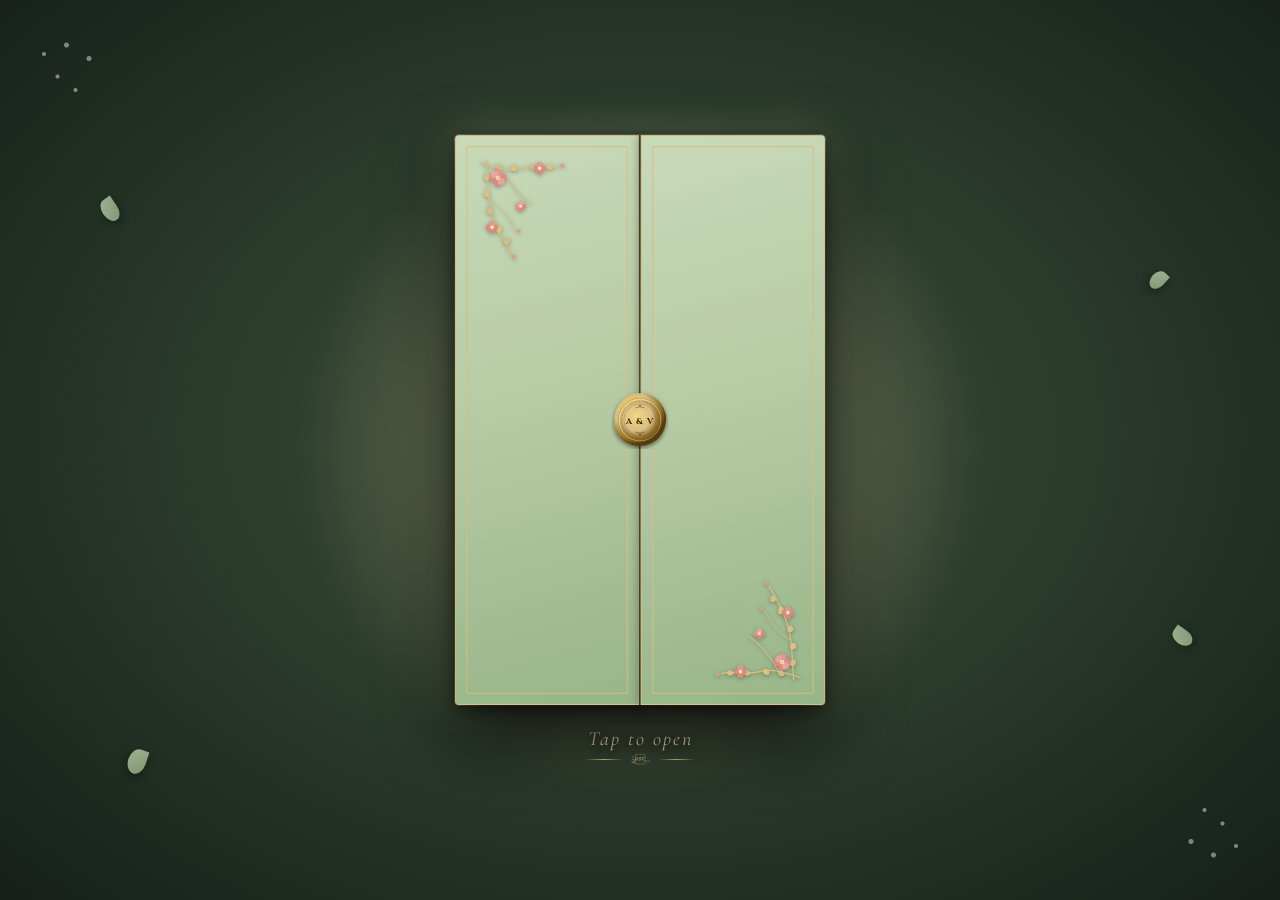
==== bride.html @ 26224802 "Update wedding invitation" ====
<!DOCTYPE html>
<html lang="en">

<head>
    <meta charset="UTF-8">
    <meta name="viewport" content="width=device-width, initial-scale=1.0, maximum-scale=1.0, user-scalable=no">
    <title>Wedding Invitation â€” Arshitha & Vivek</title>
    <meta name="description"
        content="Interactive Digital Wedding Invitation for the wedding celebration of Arshitha & Vivek. Join us on 1st July 2026.">

    <!-- CSS Stylesheets -->
    <link rel="stylesheet" href="css/main.css">
    <link rel="stylesheet" href="css/animations.css">
    <link rel="stylesheet" href="css/envelope.css">
    <link rel="stylesheet" href="css/events.css">
</head>

<body>

    <!-- Falling Petals Canvas Overlay -->
    <canvas id="petals-canvas"></canvas>

    <!-- Floating Background Music Control Button -->
    <button id="music-toggle-btn" class="music-toggle" aria-label="Toggle Background Music">
        <span class="music-icon">ðŸ”‡</span>
    </button>

    <!-- Side Navigation Progress Dots -->
    <div class="nav-dots" id="nav-dots">
        <div class="nav-dot active" data-target="screen-welcome" title="Welcome"></div>
        <div class="nav-dot" data-target="screen-couple" title="Couple Intro"></div>
        <div class="nav-dot" data-target="screen-scratch" title="Scratch Reveal"></div>
        <div class="nav-dot" data-target="screen-haldi" title="Haldi"></div>

        <div class="nav-dot" data-target="screen-jodihaldi" title="Jodi Haldi"></div>
        <div class="nav-dot" data-target="screen-sangeeth" title="Sangeeth"></div>
        <div class="nav-dot" data-target="screen-reception" title="Reception"></div>
        <div class="nav-dot" data-target="screen-muhurtham" title="Muhurtham"></div>
        <div class="nav-dot" data-target="screen-families" title="Families"></div>
        <div class="nav-dot" data-target="screen-venue" title="Venue & Map"></div>
        <div class="nav-dot" data-target="screen-closing" title="With Love"></div>
    </div>

    <!-- ===================================================================
         ENVELOPE INTRO OVERLAY
         Appears before the invitation. Tapping opens the envelope
         and transitions directly to the existing first page.
         =================================================================== -->
    <div id="envelope-intro" role="button" tabindex="0" aria-label="Open wedding invitation"
        title="Tap to open your wedding invitation">

        <!-- Ambient Gypsophila and Petal Accents in Backdrop -->
        <div class="env-bg-decorations" aria-hidden="true">
            <span class="env-petal env-petal-1"></span>
            <span class="env-petal env-petal-2"></span>
            <span class="env-petal env-petal-3"></span>
            <span class="env-petal env-petal-4"></span>
            <span class="env-flora env-flora-tl"></span>
            <span class="env-flora env-flora-br"></span>
        </div>

        <div class="env-scene">

            <!-- The clickable envelope -->
            <button id="env-clickable" aria-label="Open wedding invitation" type="button">

                <div class="env-box">

                    <!-- LEFT GATEFOLD DOOR PANEL (Swings outward to the left) -->
                    <div class="env-panel env-panel-left" id="env-panel-left">
                        <div class="env-panel-face env-panel-front">
                            <!-- Inner Antique Gold Frame -->
                            <div class="env-panel-frame">
                                <!-- Top-Left Corner Floral Vine Decoration (Matches Reference Image) -->
                                <svg class="env-corner-vine env-corner-vine-tl" viewBox="0 0 100 120" fill="none"
                                    xmlns="http://www.w3.org/2000/svg" aria-hidden="true">
                                    <!-- Delicate Gold Vines -->
                                    <path d="M 6 8 C 18 12, 32 18, 48 14 C 62 10, 74 16, 88 12" stroke="#D6BD83"
                                        stroke-width="1.3" stroke-linecap="round" />
                                    <path d="M 12 6 C 14 22, 12 42, 18 62 C 22 76, 28 88, 38 104" stroke="#D6BD83"
                                        stroke-width="1.3" stroke-linecap="round" />
                                    <path d="M 28 15 C 38 32, 48 44, 60 52" stroke="#D6BD83" stroke-width="1.1"
                                        stroke-linecap="round" />
                                    <path d="M 16 48 C 28 54, 38 68, 42 78" stroke="#D6BD83" stroke-width="1"
                                        stroke-linecap="round" />

                                    <!-- Antique Gold Leaves -->
                                    <path d="M 22 10 C 26 8, 30 11, 28 15 C 24 16, 21 13, 22 10 Z" fill="#D6BD83"
                                        opacity="0.95" />
                                    <path d="M 38 11 C 43 9, 46 14, 43 17 C 39 18, 36 14, 38 11 Z" fill="#DFC07C" />
                                    <path d="M 58 11 C 63 8, 67 12, 64 16 C 60 17, 57 13, 58 11 Z" fill="#D6BD83" />
                                    <path d="M 76 11 C 80 8, 84 12, 81 15 C 77 16, 74 13, 76 11 Z" fill="#DFC07C" />
                                    <path d="M 10 26 C 8 21, 13 18, 16 21 C 17 25, 13 28, 10 26 Z" fill="#D6BD83" />
                                    <path d="M 11 44 C 7 40, 11 36, 15 38 C 17 42, 14 46, 11 44 Z" fill="#DFC07C" />
                                    <path d="M 14 62 C 10 58, 14 54, 18 56 C 20 60, 17 64, 14 62 Z" fill="#D6BD83" />
                                    <path d="M 24 82 C 20 78, 23 73, 28 75 C 29 80, 27 84, 24 82 Z" fill="#DFC07C" />
                                    <path d="M 32 94 C 28 90, 32 86, 36 88 C 38 92, 35 96, 32 94 Z" fill="#D6BD83" />

                                    <!-- Soft Floral Blush Blossoms -->
                                    <!-- Main Corner Flower -->
                                    <g transform="translate(24, 24)">
                                        <circle cx="-5" cy="0" r="4.2" fill="#D98B83" opacity="0.95" />
                                        <circle cx="5" cy="0" r="4.2" fill="#D98B83" opacity="0.95" />
                                        <circle cx="0" cy="-5" r="4.2" fill="#E29891" opacity="0.95" />
                                        <circle cx="0" cy="5" r="4.2" fill="#D98B83" opacity="0.95" />
                                        <circle cx="3.5" cy="3.5" r="3.8" fill="#E8A6A0" opacity="0.9" />
                                        <circle cx="-3.5" cy="-3.5" r="3.8" fill="#E8A6A0" opacity="0.9" />
                                        <circle cx="0" cy="0" r="2.2" fill="#FFE5A3" />
                                        <circle cx="0" cy="0" r="1.1" fill="#D6BD83" />
                                    </g>

                                    <!-- Flower Along Top Branch -->
                                    <g transform="translate(68, 14)">
                                        <circle cx="-3.5" cy="0" r="3.2" fill="#D98B83" opacity="0.95" />
                                        <circle cx="3.5" cy="0" r="3.2" fill="#D98B83" opacity="0.95" />
                                        <circle cx="0" cy="-3.5" r="3.2" fill="#E29891" opacity="0.95" />
                                        <circle cx="0" cy="3.5" r="3.2" fill="#D98B83" opacity="0.95" />
                                        <circle cx="0" cy="0" r="1.8" fill="#FFE5A3" />
                                    </g>

                                    <!-- Flower Along Downward Branch -->
                                    <g transform="translate(18, 76)">
                                        <circle cx="-3.5" cy="0" r="3.2" fill="#D98B83" opacity="0.95" />
                                        <circle cx="3.5" cy="0" r="3.2" fill="#D98B83" opacity="0.95" />
                                        <circle cx="0" cy="-3.5" r="3.2" fill="#E29891" opacity="0.95" />
                                        <circle cx="0" cy="3.5" r="3.2" fill="#D98B83" opacity="0.95" />
                                        <circle cx="0" cy="0" r="1.8" fill="#FFE5A3" />
                                    </g>

                                    <!-- Flower Inner Branch -->
                                    <g transform="translate(48, 54)">
                                        <circle cx="-3" cy="0" r="2.8" fill="#E29891" opacity="0.95" />
                                        <circle cx="3" cy="0" r="2.8" fill="#D98B83" opacity="0.95" />
                                        <circle cx="0" cy="-3" r="2.8" fill="#E8A6A0" opacity="0.95" />
                                        <circle cx="0" cy="3" r="2.8" fill="#D98B83" opacity="0.95" />
                                        <circle cx="0" cy="0" r="1.5" fill="#FFE5A3" />
                                    </g>

                                    <!-- Delicate Buds -->
                                    <circle cx="92" cy="11" r="2" fill="#E29891" />
                                    <circle cx="41" cy="107" r="2" fill="#E29891" />
                                    <circle cx="46" cy="80" r="1.8" fill="#E29891" />
                                </svg>
                            </div>
                        </div>
                        <div class="env-panel-face env-panel-back">
                            <div class="env-panel-back-lining"></div>
                        </div>
                    </div><!-- /.env-panel-left -->

                    <!-- RIGHT GATEFOLD DOOR PANEL (Swings outward to the right) -->
                    <div class="env-panel env-panel-right" id="env-panel-right">
                        <div class="env-panel-face env-panel-front">
                            <!-- Inner Antique Gold Frame -->
                            <div class="env-panel-frame">
                                <!-- Bottom-Right Corner Floral Vine Decoration (Matches Reference Image) -->
                                <svg class="env-corner-vine env-corner-vine-br" viewBox="0 0 100 120" fill="none"
                                    xmlns="http://www.w3.org/2000/svg" aria-hidden="true">
                                    <!-- Delicate Gold Vines climbing upward -->
                                    <path d="M 94 112 C 82 108, 68 102, 52 106 C 38 110, 26 104, 12 108"
                                        stroke="#D6BD83" stroke-width="1.3" stroke-linecap="round" />
                                    <path d="M 88 114 C 86 98, 88 78, 82 58 C 78 44, 72 32, 62 16" stroke="#D6BD83"
                                        stroke-width="1.3" stroke-linecap="round" />
                                    <path d="M 72 105 C 62 88, 52 76, 40 68" stroke="#D6BD83" stroke-width="1.1"
                                        stroke-linecap="round" />
                                    <path d="M 84 72 C 72 66, 62 52, 58 42" stroke="#D6BD83" stroke-width="1"
                                        stroke-linecap="round" />

                                    <!-- Antique Gold Leaves -->
                                    <path d="M 78 110 C 74 112, 70 109, 72 105 C 76 104, 79 107, 78 110 Z"
                                        fill="#D6BD83" opacity="0.95" />
                                    <path d="M 62 109 C 57 111, 54 106, 57 103 C 61 102, 64 106, 62 109 Z"
                                        fill="#DFC07C" />
                                    <path d="M 42 109 C 37 112, 33 108, 36 104 C 40 103, 43 107, 42 109 Z"
                                        fill="#D6BD83" />
                                    <path d="M 24 109 C 20 112, 16 108, 19 105 C 23 104, 26 107, 24 109 Z"
                                        fill="#DFC07C" />
                                    <path d="M 90 94 C 92 99, 87 102, 84 99 C 83 95, 87 92, 90 94 Z" fill="#D6BD83" />
                                    <path d="M 89 76 C 93 80, 89 84, 85 82 C 83 78, 86 74, 89 76 Z" fill="#DFC07C" />
                                    <path d="M 86 58 C 90 62, 86 66, 82 64 C 80 60, 83 56, 86 58 Z" fill="#D6BD83" />
                                    <path d="M 76 38 C 80 42, 77 47, 72 45 C 71 40, 73 36, 76 38 Z" fill="#DFC07C" />
                                    <path d="M 68 26 C 72 30, 68 34, 64 32 C 62 28, 65 24, 68 26 Z" fill="#D6BD83" />

                                    <!-- Soft Floral Blush Blossoms -->
                                    <!-- Main Corner Flower -->
                                    <g transform="translate(76, 96)">
                                        <circle cx="-5" cy="0" r="4.2" fill="#D98B83" opacity="0.95" />
                                        <circle cx="5" cy="0" r="4.2" fill="#D98B83" opacity="0.95" />
                                        <circle cx="0" cy="-5" r="4.2" fill="#E29891" opacity="0.95" />
                                        <circle cx="0" cy="5" r="4.2" fill="#D98B83" opacity="0.95" />
                                        <circle cx="3.5" cy="3.5" r="3.8" fill="#E8A6A0" opacity="0.9" />
                                        <circle cx="-3.5" cy="-3.5" r="3.8" fill="#E8A6A0" opacity="0.9" />
                                        <circle cx="0" cy="0" r="2.2" fill="#FFE5A3" />
                                        <circle cx="0" cy="0" r="1.1" fill="#D6BD83" />
                                    </g>

                                    <!-- Flower Along Bottom Branch -->
                                    <g transform="translate(32, 106)">
                                        <circle cx="-3.5" cy="0" r="3.2" fill="#D98B83" opacity="0.95" />
                                        <circle cx="3.5" cy="0" r="3.2" fill="#D98B83" opacity="0.95" />
                                        <circle cx="0" cy="-3.5" r="3.2" fill="#E29891" opacity="0.95" />
                                        <circle cx="0" cy="3.5" r="3.2" fill="#D98B83" opacity="0.95" />
                                        <circle cx="0" cy="0" r="1.8" fill="#FFE5A3" />
                                    </g>

                                    <!-- Flower Along Upward Branch -->
                                    <g transform="translate(82, 44)">
                                        <circle cx="-3.5" cy="0" r="3.2" fill="#D98B83" opacity="0.95" />
                                        <circle cx="3.5" cy="0" r="3.2" fill="#D98B83" opacity="0.95" />
                                        <circle cx="0" cy="-3.5" r="3.2" fill="#E29891" opacity="0.95" />
                                        <circle cx="0" cy="3.5" r="3.2" fill="#D98B83" opacity="0.95" />
                                        <circle cx="0" cy="0" r="1.8" fill="#FFE5A3" />
                                    </g>

                                    <!-- Flower Inner Branch -->
                                    <g transform="translate(52, 66)">
                                        <circle cx="-3" cy="0" r="2.8" fill="#E29891" opacity="0.95" />
                                        <circle cx="3" cy="0" r="2.8" fill="#D98B83" opacity="0.95" />
                                        <circle cx="0" cy="-3" r="2.8" fill="#E8A6A0" opacity="0.95" />
                                        <circle cx="0" cy="3" r="2.8" fill="#D98B83" opacity="0.95" />
                                        <circle cx="0" cy="0" r="1.5" fill="#FFE5A3" />
                                    </g>

                                    <!-- Delicate Buds -->
                                    <circle cx="8" cy="109" r="2" fill="#E29891" />
                                    <circle cx="59" cy="13" r="2" fill="#E29891" />
                                    <circle cx="54" cy="40" r="1.8" fill="#E29891" />
                                </svg>
                            </div>
                        </div>
                        <div class="env-panel-face env-panel-back">
                            <div class="env-panel-back-lining"></div>
                        </div>
                    </div><!-- /.env-panel-right -->

                    <!-- SMALL ELEGANT ROUND GOLD SEAL WITH K & S (Centered over the seam) -->
                    <div class="env-seal" id="env-seal" aria-hidden="true">
                        <svg class="env-seal-svg" viewBox="0 0 100 100" fill="none" xmlns="http://www.w3.org/2000/svg">
                            <defs>
                                <radialGradient id="sealMoltenGrad" cx="35%" cy="32%" r="65%">
                                    <stop offset="0%" stop-color="#FFF7D4" />
                                    <stop offset="22%" stop-color="#E8C665" />
                                    <stop offset="55%" stop-color="#D6BD83" />
                                    <stop offset="85%" stop-color="#936F22" />
                                    <stop offset="100%" stop-color="#543A0C" />
                                </radialGradient>
                                <radialGradient id="sealInnerBedGrad" cx="42%" cy="40%" r="58%">
                                    <stop offset="0%" stop-color="#F2D783" />
                                    <stop offset="65%" stop-color="#D6BD83" />
                                    <stop offset="100%" stop-color="#84601A" />
                                </radialGradient>
                                <filter id="sealDepthGlow" x="-20%" y="-20%" width="140%" height="140%">
                                    <feDropShadow dx="0" dy="3" stdDeviation="3.5" flood-color="#000000"
                                        flood-opacity="0.55" />
                                </filter>
                            </defs>

                            <!-- Organic Molten Wax Rim -->
                            <path d="M 50 4 
                                     C 62 3, 74 9, 82 17 
                                     C 90 26, 96 38, 95 50 
                                     C 94 63, 89 75, 79 84 
                                     C 69 92, 55 96, 42 94 
                                     C 30 92, 19 86, 12 76 
                                     C 5 66, 4 52, 7 40 
                                     C 10 28, 18 16, 29 10 
                                     C 38 4, 44 4, 50 4 Z" fill="url(#sealMoltenGrad)" filter="url(#sealDepthGlow)" />

                            <!-- Inner Circular Stamp Bed -->
                            <circle cx="50" cy="50" r="37.5" stroke="#7A5412" stroke-width="0.8" opacity="0.6" />
                            <circle cx="50" cy="50" r="36" stroke="#FFF7D6" stroke-width="0.8" opacity="0.8" />
                            <circle cx="50" cy="50" r="34.5" fill="url(#sealInnerBedGrad)" />

                            <!-- Delicate Stamped Groove & Beaded Ring -->
                            <circle cx="50" cy="50" r="31.5" stroke="#8E691E" stroke-width="1.1"
                                stroke-dasharray="3.2 1.6" />
                            <circle cx="50" cy="50" r="28" stroke="#68470E" stroke-width="0.6" opacity="0.75" />

                            <!-- Top Foliage Sprig -->
                            <path d="M 50 25 C 49 27 46 29 43 29 M 50 25 C 51 27 54 29 57 29 M 50 24 L 50 28"
                                stroke="#533708" stroke-width="0.9" stroke-linecap="round" />

                            <!-- Centered Initials "A & V" in Refined Classical Serif -->
                            <text x="50" y="52" text-anchor="middle" dominant-baseline="central"
                                font-family="'Cinzel', 'Playfair Display', serif" font-size="14.5" font-weight="700"
                                fill="#422704" letter-spacing="1.5">A &amp; V</text>

                            <!-- Bottom Mirrored Foliage Sprig -->
                            <path d="M 50 75 C 49 73 46 71 43 71 M 50 75 C 51 73 54 71 57 71 M 50 76 L 50 72"
                                stroke="#533708" stroke-width="0.9" stroke-linecap="round" />
                        </svg>
                    </div><!-- /.env-seal -->

                </div><!-- /.env-box -->

            </button><!-- /#env-clickable -->

            <!-- Elegant Gold "Tap to open" Text and Divider (Matches Reference Image) -->
            <div class="env-tap-hint" aria-hidden="true">
                <span class="env-tap-text">Tap to open</span>
                <div class="env-tap-divider">
                    <span class="env-tap-line"></span>
                    <span class="env-tap-glyph">â–</span>
                    <span class="env-tap-line"></span>
                </div>
            </div>

        </div><!-- /.env-scene -->

    </div><!-- /#envelope-intro -->

    <!-- Main Full-Screen Vertical Scroll Container -->
    <main class="invitation-container" id="invitation-container">

        <!-- ===================================================================
             SCREEN 1: WELCOME COVER
             =================================================================== -->
        <section class="invitation-screen screen-active" id="screen-welcome">
            <!-- Full-Page Background Image -->
            <div class="page1-bg-wrapper">
                <img src="assets/images/ii.jpeg" alt="Traditional Wedding Invitation Artwork" class="page1-bg-img">
            </div>

            <!-- Centered Text Overlay within the red invitation panel -->
            <div class="page1-text-overlay">
                <h2 class="page1-invited-heading">YOU’RE INVITED</h2>
                <p class="page1-left-subtext">To Witness a Forever of Love</p>
                <p class="page1-invite-intro">Join Us for a Beautiful Beginning</p>
                <p class="page1-invite-line4">As Two Hearts Become One</p>
            </div>
        </section>

        <!-- ===================================================================
             SCREEN 2: COUPLE INTRODUCTION (PAGE 2)
             =================================================================== -->
        <section class="invitation-screen" id="screen-couple">
            <!-- Full-Page Background Artwork (object-fit: contain â€” entire illustration shown) -->
            <div class="page2-bg-wrapper">
                <img src="assets/images/page 21.jpeg" alt="Traditional Wedding Invitation Artwork" class="page2-bg-img">
            </div>

            <!-- SINGLE UNIFIED TEXT BLOCK â€” centred below the two hands
                 Order: intro line â†’ groom parent â†’ names â†’ bride parent (Bride's version) -->
            <div class="page2-lower-left-text anim-fade-up">
                <p class="page2-invitation-sub">Together with their families</p>
                <p class="page2-parents-text conf-groom-parents">Son of Sri Challa Venkata Swamy &amp; Smt. Sarala</p>

                <div class="page2-couple-wrapper">
                    <h1 class="page2-groom-name conf-groom-name">Vivek</h1>
                    <div class="page2-with-text">weds</div>
                    <h1 class="page2-bride-name conf-bride-name">Arshitha</h1>
                </div>

                <div class="page2-footer-text">
                    <p class="page2-parents-text conf-bride-parents">Daughter of Sri Mallu &amp; Smt. Mallu
                    </p>
                </div>
            </div>
        </section>

        <!-- ===================================================================
             SCREEN 3: SCRATCH TO REVEAL
             =================================================================== -->
        <section class="invitation-screen" id="screen-scratch">
            <div class="page3-frame">
                <!-- Page 3 Artwork showing the couple's walking feet -->
                <img src="assets/images/page 3.jpeg" alt="Wedding Invitation Artwork" class="page3-bg-img">

                <!-- Scratch card overlay placed directly over the image, immediately below the legs -->
                <div class="page3-scratch-overlay anim-fade-up delay-1">
                    <p class="serif-title page3-announcement-title">Special Announcement</p>
                    <p class="serif-sub page3-announcement-sub">Scratch the card below to reveal the date</p>

                    <div class="scratch-card-container anim-scale-in delay-2" id="scratch-card-container">
                        <div class="scratch-revealed-content">
                            <h2 class="serif-title conf-wedding-date"
                                style="font-size: 1.5rem; color: var(--color-maroon);">1st July 2026</h2>
                        </div>
                        <canvas id="scratch-canvas"></canvas>
                    </div>

                    <p class="page3-save-the-date">Save the Date</p>
                </div>
            </div>
        </section>

        <!-- Hidden countdown elements so JS does not break -->
        <span id="count-days" style="display:none;"></span>
        <span id="count-hours" style="display:none;"></span>
        <span id="count-minutes" style="display:none;"></span>
        <span id="count-seconds" style="display:none;"></span>

        <!-- ===================================================================
             EVENT PAGE 1 â€” HALDI
             =================================================================== -->
        <section class="invitation-screen event-page-screen event-theme-haldi" id="screen-haldi">
            <div class="event-page-header anim-fade-up">
                <p class="events-eyebrow">Wedding Event &middot; 1 of 5</p>
                <div class="events-divider"></div>
            </div>
            <div class="event-flip-card" tabindex="0" role="button" aria-label="Haldi Celebration â€” Tap to flip">
                <div class="event-flip-card-inner">
                    <div class="event-card-front">
                        <img src="assets/images/groom.jpeg" alt="Haldi Celebration" class="event-card-img"
                            loading="lazy">
                        <div class="event-card-title-overlay event-title-haldi">
                            <h2 class="event-card-title-text">HALDI</h2>
                        </div>
                    </div>
                    <div class="event-card-back">
                        <div class="event-card-back-decor"></div>
                        <div class="event-card-back-content">
                            <span class="event-back-auspicious">&#10022; &#2384; &#10022;</span>
                            <span class="event-back-eyebrow">Auspicious Ceremony</span>
                            <h3 class="event-back-title">Chapra Pooja & Haldi</h3>
                            <div class="event-back-divider"></div>
                            <div class="event-back-info-block">
                                <div class="event-back-row">
                                    <span class="event-back-label">DATE</span>
                                    <span class="event-back-val" id="haldi-date">Thursday, 12th November 2026</span>
                                </div>
                                <div class="event-back-row">
                                    <span class="event-back-label">TIME</span>
                                    <span class="event-back-val" id="haldi-time">10:30 AM onwards</span>
                                </div>

                                <div class="event-back-row">
                                    <span class="event-back-label">VENUE</span>
                                    <span class="event-back-val" id="haldi-venue">Wedding Home</span>
                                </div>
                            </div>
                            <div class="event-back-divider-sub"></div>
                            <p class="event-back-tagline" id="haldi-tagline">A vibrant celebration of turmeric,
                                blessings and joy</p>
                            <span class="event-back-flip-return">&#x21BB; Tap to see photo</span>
                        </div>
                    </div>
                </div>
            </div>
            <p class="event-flip-hint">Touch to flip</p>
            <nav class="event-page-nav" aria-label="Event navigation">
                <span class="event-nav-placeholder"></span>
                <a class="event-nav-next" href="#screen-jodihaldi"
                    onclick="document.getElementById('screen-jodihaldi').scrollIntoView({behavior:'smooth'});return false;">Jodi
                    Haldi
                    &rarr;</a>
            </nav>
        </section>


        <!-- =================================================================== 
             EVENT PAGE 2 â€” JODI HALDI
             =================================================================== -->

        <!-- ===================================================================
             EVENT PAGE 2 â€” JODI HALDI
             =================================================================== -->

        <section class="invitation-screen event-page-screen event-theme-jodihaldi" id="screen-jodihaldi">
            <div class="event-page-header anim-fade-up">
                <p class="events-eyebrow">Wedding Event &middot; 2 of 5</p>
                <div class="events-divider"></div>
            </div>
            <div class="event-flip-card" tabindex="0" role="button" aria-label="Jodi Haldi Celebration â€” Tap to flip">
                <div class="event-flip-card-inner">
                    <div class="event-card-front">
                        <img src="assets/images/i (7).jpeg" alt="Jodi Haldi Celebration" class="event-card-img"
                            loading="lazy">
                        <div class="event-card-title-overlay event-title-jodihaldi">
                            <h2 class="event-card-title-text">JODI HALDI</h2>
                        </div>
                    </div>
                    <div class="event-card-back">
                        <div class="event-card-back-decor"></div>
                        <div class="event-card-back-content">
                            <span class="event-back-auspicious">&#10022; &#2384; &#10022;</span>
                            <span class="event-back-eyebrow">Auspicious Ceremony</span>
                            <h3 class="event-back-title">Jodi Haldi</h3>
                            <div class="event-back-divider"></div>
                            <div class="event-back-info-block">
                                <div class="event-back-row">
                                    <span class="event-back-label">DATE</span>
                                    <span class="event-back-val" id="jodihaldi-date">Sunday, 15th November 2026</span>
                                </div>
                                <div class="event-back-row">
                                    <span class="event-back-label">TIME</span>
                                    <span class="event-back-val" id="jodihaldi-time">8:00 AM â€“ 11:00 AM</span>
                                </div>

                                <div class="event-back-row">
                                    <span class="event-back-label">VENUE</span>
                                    <a href="https://www.google.com/maps?q=Alila+Meadows,+19/5,+Bilijaji,+Hesaraghatta,+Bengaluru,+Karnataka+560088&amp;ftid=0x3bae23007780365b:0x9bb463de8255f9cc&amp;entry=gps&amp;shh=CAE&amp;lucs=,94297699,100826475,94231188,94280568,100821559,47071704,94218641,94282134,94286869,100820247,100822504&amp;g_ep=CAISEjI2LjMzLjEuOTYxODkxNDMyMBgAIIgnKmcsOTQyOTc2OTksMTAwODI2NDc1LDk0MjMxMTg4LDk0MjgwNTY4LDEwMDgyMTU1OSw0NzA3MTcwNCw5NDIxODY0MSw5NDI4MjEzNCw5NDI4Njg2OSwxMDA4MjAyNDcsMTAwODIyNTA0QgJJTg%3D%3D&amp;skid=0ed668c7-2845-4617-ba2a-625ae33ab2d4&amp;g_st=iw"
                                        target="_blank" rel="noopener" class="event-venue-link"
                                        id="jodihaldi-venue">ALILA MEADOWS AND SK FARMS</a>
                                    <a href="https://www.google.com/maps?q=Alila+Meadows,+19/5,+Bilijaji,+Hesaraghatta,+Bengaluru,+Karnataka+560088&amp;ftid=0x3bae23007780365b:0x9bb463de8255f9cc&amp;entry=gps&amp;shh=CAE&amp;lucs=,94297699,100826475,94231188,94280568,100821559,47071704,94218641,94282134,94286869,100820247,100822504&amp;g_ep=CAISEjI2LjMzLjEuOTYxODkxNDMyMBgAIIgnKmcsOTQyOTc2OTksMTAwODI2NDc1LDk0MjMxMTg4LDk0MjgwNTY4LDEwMDgyMTU1OSw0NzA3MTcwNCw5NDIxODY0MSw5NDI4MjEzNCw5NDI4Njg2OSwxMDA4MjAyNDcsMTAwODIyNTA0QgJJTg%3D%3D&amp;skid=0ed668c7-2845-4617-ba2a-625ae33ab2d4&amp;g_st=iw"
                                        target="_blank" rel="noopener" class="event-venue-link event-venue-link-sub"
                                        id="jodihaldi-venue-address">19/5, Bilijaji, Hesaraghatta, Bengaluru, Karnataka
                                        â€“ 560088</a>
                                </div>
                            </div>
                            <div class="event-back-divider-sub"></div>
                            <p class="event-back-tagline" id="jodihaldi-tagline">A joyous haldi celebration together
                                with love and laughter</p>
                            <span class="event-back-flip-return">&#x21BB; Tap to see photo</span>
                        </div>
                    </div>
                </div>
            </div>
            <p class="event-flip-hint">Touch to flip</p>
            <nav class="event-page-nav" aria-label="Event navigation">
                <a class="event-nav-prev" href="#screen-haldi"
                    onclick="document.getElementById('screen-haldi').scrollIntoView({behavior:'smooth'});return false;">&larr;
                    Haldi</a>
                <a class="event-nav-next" href="#screen-sangeeth"
                    onclick="document.getElementById('screen-sangeeth').scrollIntoView({behavior:'smooth'});return false;">Sangeeth
                    &rarr;</a>
            </nav>
        </section>

        <!-- ===================================================================
             EVENT PAGE 6 â€” SANGEETH
             =================================================================== -->
        <section class="invitation-screen event-page-screen event-theme-sangeeth" id="screen-sangeeth">
            <div class="event-page-header anim-fade-up">
                <p class="events-eyebrow">Wedding Event &middot; 3 of 5</p>
                <div class="events-divider"></div>
            </div>
            <div class="event-flip-card" tabindex="0" role="button" aria-label="Sangeeth Celebration â€” Tap to flip">
                <div class="event-flip-card-inner">
                    <div class="event-card-front">
                        <img src="assets/images/sangeeth1.jpeg" alt="Sangeeth Celebration" class="event-card-img"
                            loading="lazy">
                        <div class="event-card-title-overlay event-title-sangeeth">
                            <h2 class="event-card-title-text">SANGEETH</h2>
                        </div>
                    </div>
                    <div class="event-card-back">
                        <div class="event-card-back-decor"></div>
                        <div class="event-card-back-content">
                            <span class="event-back-auspicious">&#10022; &#2384; &#10022;</span>
                            <span class="event-back-eyebrow">Musical Evening</span>
                            <h3 class="event-back-title">Sangeeth</h3>
                            <div class="event-back-divider"></div>
                            <div class="event-back-info-block">
                                <div class="event-back-row">
                                    <span class="event-back-label">DATE</span>
                                    <span class="event-back-val" id="sangeeth-date">Sunday, 15th November 2026</span>
                                </div>
                                <div class="event-back-row">
                                    <span class="event-back-label">TIME</span>
                                    <span class="event-back-val" id="sangeeth-time">1:00 PM â€“ 3:00 PM</span>
                                </div>

                                <div class="event-back-row">
                                    <span class="event-back-label">VENUE</span>
                                    <a href="https://www.google.com/maps?q=Alila+Meadows,+19/5,+Bilijaji,+Hesaraghatta,+Bengaluru,+Karnataka+560088&amp;ftid=0x3bae23007780365b:0x9bb463de8255f9cc&amp;entry=gps&amp;shh=CAE&amp;lucs=,94297699,100826475,94231188,94280568,100821559,47071704,94218641,94282134,94286869,100820247,100822504&amp;g_ep=CAISEjI2LjMzLjEuOTYxODkxNDMyMBgAIIgnKmcsOTQyOTc2OTksMTAwODI2NDc1LDk0MjMxMTg4LDk0MjgwNTY4LDEwMDgyMTU1OSw0NzA3MTcwNCw5NDIxODY0MSw5NDI4MjEzNCw5NDI4Njg2OSwxMDA4MjAyNDcsMTAwODIyNTA0QgJJTg%3D%3D&amp;skid=0ed668c7-2845-4617-ba2a-625ae33ab2d4&amp;g_st=iw"
                                        target="_blank" rel="noopener" class="event-venue-link"
                                        id="sangeeth-venue">ALILA MEADOWS AND SK FARMS</a>
                                    <a href="https://www.google.com/maps?q=Alila+Meadows,+19/5,+Bilijaji,+Hesaraghatta,+Bengaluru,+Karnataka+560088&amp;ftid=0x3bae23007780365b:0x9bb463de8255f9cc&amp;entry=gps&amp;shh=CAE&amp;lucs=,94297699,100826475,94231188,94280568,100821559,47071704,94218641,94282134,94286869,100820247,100822504&amp;g_ep=CAISEjI2LjMzLjEuOTYxODkxNDMyMBgAIIgnKmcsOTQyOTc2OTksMTAwODI2NDc1LDk0MjMxMTg4LDk0MjgwNTY4LDEwMDgyMTU1OSw0NzA3MTcwNCw5NDIxODY0MSw5NDI4MjEzNCw5NDI4Njg2OSwxMDA4MjAyNDcsMTAwODIyNTA0QgJJTg%3D%3D&amp;skid=0ed668c7-2845-4617-ba2a-625ae33ab2d4&amp;g_st=iw"
                                        target="_blank" rel="noopener" class="event-venue-link event-venue-link-sub"
                                        id="sangeeth-venue-address">19/5, Bilijaji, Hesaraghatta, Bengaluru, Karnataka
                                        â€“
                                        560088</a>
                                </div>
                            </div>
                            <div class="event-back-divider-sub"></div>
                            <p class="event-back-tagline" id="sangeeth-tagline">An evening of dance, music and grand
                                celebration</p>
                            <span class="event-back-flip-return">&#x21BB; Tap to see photo</span>
                        </div>
                    </div>
                </div>
            </div>
            <p class="event-flip-hint">Touch to flip</p>
            <nav class="event-page-nav" aria-label="Event navigation">
                <a class="event-nav-prev" href="#screen-jodihaldi"
                    onclick="document.getElementById('screen-jodihaldi').scrollIntoView({behavior:'smooth'});return false;">&larr;
                    Jodi Haldi</a>
                <a class="event-nav-next" href="#screen-reception"
                    onclick="document.getElementById('screen-reception').scrollIntoView({behavior:'smooth'});return false;">Reception
                    &rarr;</a>
            </nav>
        </section>

        <!-- ===================================================================
             EVENT PAGE 7 â€” RECEPTION
             =================================================================== -->
        <section class="invitation-screen event-page-screen event-theme-reception" id="screen-reception">
            <div class="event-page-header anim-fade-up">
                <p class="events-eyebrow">Wedding Event &middot; 4 of 5</p>
                <div class="events-divider"></div>
            </div>
            <div class="event-flip-card" tabindex="0" role="button" aria-label="Reception Gala â€” Tap to flip">
                <div class="event-flip-card-inner">
                    <div class="event-card-front">
                        <img src="assets/images/i (10).jpeg" alt="Reception Gala" class="event-card-img" loading="lazy">
                        <div class="event-card-title-overlay event-title-reception">
                            <h2 class="event-card-title-text">RECEPTION</h2>
                        </div>
                    </div>
                    <div class="event-card-back">
                        <div class="event-card-back-decor"></div>
                        <div class="event-card-back-content">
                            <span class="event-back-auspicious">&#10022; &#2384; &#10022;</span>
                            <span class="event-back-eyebrow">Grand Celebration</span>
                            <h3 class="event-back-title">Reception</h3>
                            <div class="event-back-divider"></div>
                            <div class="event-back-info-block">
                                <div class="event-back-row">
                                    <span class="event-back-label">DATE</span>
                                    <span class="event-back-val" id="reception-date">Sunday, 15th November 2026</span>
                                </div>
                                <div class="event-back-row">
                                    <span class="event-back-label">TIME</span>
                                    <span class="event-back-val" id="reception-time">6:30 PM onwards</span>
                                </div>

                                <div class="event-back-row">
                                    <span class="event-back-label">VENUE</span>
                                    <a href="https://www.google.com/maps?q=Alila+Meadows,+19/5,+Bilijaji,+Hesaraghatta,+Bengaluru,+Karnataka+560088&amp;ftid=0x3bae23007780365b:0x9bb463de8255f9cc&amp;entry=gps&amp;shh=CAE&amp;lucs=,94297699,100826475,94231188,94280568,100821559,47071704,94218641,94282134,94286869,100820247,100822504&amp;g_ep=CAISEjI2LjMzLjEuOTYxODkxNDMyMBgAIIgnKmcsOTQyOTc2OTksMTAwODI2NDc1LDk0MjMxMTg4LDk0MjgwNTY4LDEwMDgyMTU1OSw0NzA3MTcwNCw5NDIxODY0MSw5NDI4MjEzNCw5NDI4Njg2OSwxMDA4MjAyNDcsMTAwODIyNTA0QgJJTg%3D%3D&amp;skid=0ed668c7-2845-4617-ba2a-625ae33ab2d4&amp;g_st=iw"
                                        target="_blank" rel="noopener" class="event-venue-link" id="reception-venue">
                                        <span class="event-venue-img-btn">
                                            <img src="assets/images/location-banner.jpg"
                                                alt="View on Google Maps â€” ALILA MEADOWS AND SK FARMS">
                                        </span>
                                        <span class="event-venue-link-sub">ALILA MEADOWS AND SK FARMS Â· Hesaraghatta,
                                            Bengaluru</span>
                                    </a>
                                </div>
                            </div>
                            <div class="event-back-divider-sub"></div>
                            <p class="event-back-tagline" id="reception-tagline">An evening of celebration and grand
                                feast</p>
                            <span class="event-back-flip-return">&#x21BB; Tap to see photo</span>
                        </div>
                    </div>
                </div>
            </div>
            <p class="event-flip-hint">Touch to flip</p>
            <nav class="event-page-nav" aria-label="Event navigation">
                <a class="event-nav-prev" href="#screen-sangeeth"
                    onclick="document.getElementById('screen-sangeeth').scrollIntoView({behavior:'smooth'});return false;">&larr;
                    Sangeeth</a>
                <a class="event-nav-next" href="#screen-muhurtham"
                    onclick="document.getElementById('screen-muhurtham').scrollIntoView({behavior:'smooth'});return false;">Muhurtham
                    &rarr;</a>
            </nav>
        </section>

        <!-- ===================================================================
             EVENT PAGE 8 â€” MUHURTHAM
             =================================================================== -->
        <section class="invitation-screen event-page-screen event-theme-muhurtham" id="screen-muhurtham">
            <div class="event-page-header anim-fade-up">
                <p class="events-eyebrow">Wedding Event &middot; 5 of 5</p>
                <div class="events-divider"></div>
            </div>
            <div class="event-flip-card" tabindex="0" role="button" aria-label="Wedding Muhurtham â€” Tap to flip">
                <div class="event-flip-card-inner">
                    <div class="event-card-front">
                        <img src="assets/images/muhurtham.jpeg" alt="Wedding Muhurtham" class="event-card-img"
                            loading="lazy">
                        <div class="event-card-title-overlay event-title-muhurtham">
                            <h2 class="event-card-title-text">MUHURTHAM</h2>
                        </div>
                    </div>
                    <div class="event-card-back">
                        <div class="event-card-back-decor"></div>
                        <div class="event-card-back-content">
                            <span class="event-back-auspicious">&#10022; &#2384; &#10022;</span>
                            <span class="event-back-eyebrow">Auspicious Ceremony</span>
                            <h3 class="event-back-title">Muhurtham</h3>
                            <div class="event-back-divider"></div>
                            <div class="event-back-info-block">
                                <div class="event-back-row">
                                    <span class="event-back-label">DATE</span>
                                    <span class="event-back-val" id="muhurtham-date">Monday, 16th November 2026</span>
                                </div>
                                <div class="event-back-row">
                                    <span class="event-back-label">TIME</span>
                                    <span class="event-back-val" id="muhurtham-time">Muhurtham â€“ 9:30 AM</span>
                                </div>

                                <div class="event-back-row">
                                    <span class="event-back-label">VENUE</span>
                                    <a href="https://www.google.com/maps?q=Alila+Meadows,+19/5,+Bilijaji,+Hesaraghatta,+Bengaluru,+Karnataka+560088&amp;ftid=0x3bae23007780365b:0x9bb463de8255f9cc&amp;entry=gps&amp;shh=CAE&amp;lucs=,94297699,100826475,94231188,94280568,100821559,47071704,94218641,94282134,94286869,100820247,100822504&amp;g_ep=CAISEjI2LjMzLjEuOTYxODkxNDMyMBgAIIgnKmcsOTQyOTc2OTksMTAwODI2NDc1LDk0MjMxMTg4LDk0MjgwNTY4LDEwMDgyMTU1OSw0NzA3MTcwNCw5NDIxODY0MSw5NDI4MjEzNCw5NDI4Njg2OSwxMDA4MjAyNDcsMTAwODIyNTA0QgJJTg%3D%3D&amp;skid=0ed668c7-2845-4617-ba2a-625ae33ab2d4&amp;g_st=iw"
                                        target="_blank" rel="noopener" class="event-venue-link" id="muhurtham-venue">
                                        <span class="event-venue-img-btn">
                                            <img src="assets/images/location-banner.jpg"
                                                alt="View on Google Maps â€” ALILA MEADOWS AND SK FARMS">
                                        </span>
                                        <span class="event-venue-link-sub">ALILA MEADOWS AND SK FARMS Â· Hesaraghatta,
                                            Bengaluru</span>
                                    </a>
                                </div>
                            </div>
                            <div class="event-back-divider-sub"></div>
                            <p class="event-back-tagline" id="muhurtham-tagline">Joining hands in holy matrimony</p>
                            <span class="event-back-flip-return">&#x21BB; Tap to see photo</span>
                        </div>
                    </div>
                </div>
            </div>
            <p class="event-flip-hint">Touch to flip</p>
            <nav class="event-page-nav" aria-label="Event navigation">
                <a class="event-nav-prev" href="#screen-reception"
                    onclick="document.getElementById('screen-reception').scrollIntoView({behavior:'smooth'});return false;">&larr;
                    Reception</a>
                <a class="event-nav-next" href="#screen-families"
                    onclick="document.getElementById('screen-families').scrollIntoView({behavior:'smooth'});return false;">Families
                    &rarr;</a>
            </nav>
        </section>

        </section>

        <!-- ===================================================================
             SCREEN 11: FAMILIES / AWAITING YOUR PRESENCE (imp.jpeg Full Background)
             =================================================================== -->
        <section class="invitation-screen" id="screen-families">
            <div class="families-bg-wrapper">
                <img src="assets/images/imp.jpeg" alt="Awaiting Your Noble Presence" class="families-bg-img">
            </div>

            <div class="families-content-overlay">
                <div class="anim-fade-up delay-1" style="text-align: center;">
                    <h1 class="script-heading families-heading">Awaiting your noble presence</h1>
                    <p class="serif-sub families-sub">With blessings and warm wishes</p>
                </div>

                <div class="anim-fade-up delay-2"
                    style="width: 100%; display: flex; flex-direction: column; align-items: center;">
                    <h2 class="script-heading families-subheading">The Families</h2>

                    <div class="family-box">
                        <p class="sans-meta" id="groom-family-title" style="color: var(--color-gold-dark);">GROOM'S
                            FAMILY
                        </p>
                        <p class="serif-title" id="groom-family-names"
                            style="color: var(--color-maroon); font-size: 1.1rem; margin-top: 4px;">Sri Challa Venkata
                            Swamy
                            &amp; Family</p>
                    </div>

                    <div class="family-box">
                        <p class="sans-meta" id="bride-family-title" style="color: var(--color-gold-dark);">BRIDE'S
                            FAMILY
                        </p>
                        <p class="serif-title" id="bride-family-names"
                            style="color: var(--color-maroon); font-size: 1.1rem; margin-top: 4px;">Sri Vam Mallu &amp;
                            Family</p>
                    </div>
                </div>
            </div>
        </section>

        <!-- ===================================================================
             SCREEN 10 & 11: VENUE, MAP & DARK VELVET CLOSING FOOTER
             =================================================================== -->
        <section class="invitation-screen" id="screen-venue">
            <div class="anim-fade-up delay-1">
                <h1 class="script-heading">Where We Celebrate</h1>
                <h2 class="serif-title" id="venue-name" style="color: var(--color-maroon); margin-top: 0.5rem;">ALILA
                    MEADOWS AND SK FARMS</h2>
                <p class="serif-sub" id="venue-address" style="font-size: 0.95rem; max-width: 320px;">19/5, Bilijaji,
                    Hesaraghatta, Bengaluru, Karnataka â€“ 560088</p>
            </div>

            <!-- Interactive Location Illustration Container -->
            <div class="map-embed-container anim-scale-in delay-2">
                <a href="https://www.google.com/maps?q=Alila+Meadows,+19/5,+Bilijaji,+Hesaraghatta,+Bengaluru,+Karnataka+560088&amp;ftid=0x3bae23007780365b:0x9bb463de8255f9cc&amp;entry=gps&amp;shh=CAE&amp;lucs=,94297699,100826475,94231188,94280568,100821559,47071704,94218641,94282134,94286869,100820247,100822504&amp;g_ep=CAISEjI2LjMzLjEuOTYxODkxNDMyMBgAIIgnKmcsOTQyOTc2OTksMTAwODI2NDc1LDk0MjMxMTg4LDk0MjgwNTY4LDEwMDgyMTU1OSw0NzA3MTcwNCw5NDIxODY0MSw5NDI4MjEzNCw5NDI4Njg2OSwxMDA4MjAyNDcsMTAwODIyNTA0QgJJTg%3D%3D&amp;skid=0ed668c7-2845-4617-ba2a-625ae33ab2d4&amp;g_st=iw"
                    target="_blank" rel="noopener" aria-label="Open Alila Meadows, Hesaraghatta on Google Maps"
                    class="map-illustration-link">
                    <img src="assets/images/location-banner.jpg"
                        alt="Wedding Venue Location â€” ALILA MEADOWS AND SK FARMS, Bengaluru"
                        class="location-banner-img">
                </a>
            </div>

            <button id="get-directions-btn" class="btn-golden anim-fade-up delay-3">📍 GET
                DIRECTIONS</button>

            <!-- Travel Note Section -->
            <div class="travel-note-card anim-fade-up delay-3">
                <h3 class="travel-note-title">A Little Note on Travel 🚌</h3>
                <p class="travel-note-desc">We've arranged a bus from the Wedding Home to the wedding venue for your
                    convenience.</p>
                <div class="travel-note-details">
                    <p class="travel-note-row"><strong>Departure:</strong> Sunday at 5:00 PM</p>
                    <p class="travel-note-row"><strong>Pick-up Point:</strong> 15, 5th Cross, SMR Layout, Kalkere, Hormavu – 560043</p>
                </div>
                <p class="travel-note-closing">We look forward to celebrating with you!</p>
            </div>
        </section>

        <!-- ===================================================================
             SCREEN 14: SEPARATE FINAL PAGE â€” CREATOR SIGNATURE
             =================================================================== -->
        <section class="invitation-screen" id="screen-closing">
            <div class="closing-signature-card anim-fade-up">
                <!-- Delicate Corner Botanical Decorations in Antique Gold & Muted Blush -->
                <svg class="closing-corner-botanical closing-botanical-tl" viewBox="0 0 80 80" fill="none"
                    xmlns="http://www.w3.org/2000/svg" aria-hidden="true">
                    <path d="M 6 6 C 18 10, 30 16, 44 14 C 54 12, 62 16, 72 14" stroke="#D6BD83" stroke-width="1.2"
                        stroke-linecap="round" />
                    <path d="M 10 6 C 12 18, 10 32, 14 46 C 17 56, 22 64, 30 74" stroke="#D6BD83" stroke-width="1.2"
                        stroke-linecap="round" />
                    <path d="M 22 9 C 25 7, 28 9, 27 13 C 24 14, 21 11, 22 9 Z" fill="#DFC07C" />
                    <path d="M 38 11 C 42 9, 44 13, 42 16 C 38 17, 36 14, 38 11 Z" fill="#D6BD83" />
                    <path d="M 9 22 C 7 19, 10 16, 13 18 C 14 21, 11 24, 9 22 Z" fill="#D6BD83" />
                    <path d="M 11 38 C 8 35, 11 32, 14 34 C 15 37, 13 40, 11 38 Z" fill="#DFC07C" />
                    <g transform="translate(20, 20)">
                        <circle cx="-3" cy="0" r="2.8" fill="#D98B83" opacity="0.9" />
                        <circle cx="3" cy="0" r="2.8" fill="#D98B83" opacity="0.9" />
                        <circle cx="0" cy="-3" r="2.8" fill="#E29891" opacity="0.9" />
                        <circle cx="0" cy="3" r="2.8" fill="#D98B83" opacity="0.9" />
                        <circle cx="0" cy="0" r="1.3" fill="#FFE5A3" />
                    </g>
                </svg>

                <svg class="closing-corner-botanical closing-botanical-br" viewBox="0 0 80 80" fill="none"
                    xmlns="http://www.w3.org/2000/svg" aria-hidden="true">
                    <path d="M 6 6 C 18 10, 30 16, 44 14 C 54 12, 62 16, 72 14" stroke="#D6BD83" stroke-width="1.2"
                        stroke-linecap="round" />
                    <path d="M 10 6 C 12 18, 10 32, 14 46 C 17 56, 22 64, 30 74" stroke="#D6BD83" stroke-width="1.2"
                        stroke-linecap="round" />
                    <path d="M 22 9 C 25 7, 28 9, 27 13 C 24 14, 21 11, 22 9 Z" fill="#DFC07C" />
                    <path d="M 38 11 C 42 9, 44 13, 42 16 C 38 17, 36 14, 38 11 Z" fill="#D6BD83" />
                    <path d="M 9 22 C 7 19, 10 16, 13 18 C 14 21, 11 24, 9 22 Z" fill="#D6BD83" />
                    <path d="M 11 38 C 8 35, 11 32, 14 34 C 15 37, 13 40, 11 38 Z" fill="#DFC07C" />
                    <g transform="translate(20, 20)">
                        <circle cx="-3" cy="0" r="2.8" fill="#D98B83" opacity="0.9" />
                        <circle cx="3" cy="0" r="2.8" fill="#D98B83" opacity="0.9" />
                        <circle cx="0" cy="-3" r="2.8" fill="#E29891" opacity="0.9" />
                        <circle cx="0" cy="3" r="2.8" fill="#D98B83" opacity="0.9" />
                        <circle cx="0" cy="0" r="1.3" fill="#FFE5A3" />
                    </g>
                </svg>

                <p class="closing-with-love">With love,</p>
                <div class="closing-divider-accent" aria-hidden="true"></div>
                <p class="closing-credit">Designed &amp; Created with Love</p>
                <div class="closing-names-list">
                    <p class="closing-name">Vinod.A</p>
                    <p class="closing-name">Vikram.A</p>
                    <p class="closing-name">Blessen Jeziel. V</p>
                    <p class="closing-name">Vanessa Elaine. V</p>
                </div>
            </div>
        </section>

    </main>

    <!-- JavaScript Files -->
    <script src="js/envelope.js"></script>
    <script src="js/config-bride.js"></script>
    <script src="js/music.js"></script>
    <script src="js/countdown.js"></script>
    <script src="js/scratch.js"></script>
    <script src="js/script.js"></script>
</body>

</html>
---- css/main.css ----
/* ==========================================================================
   DIGITAL WEDDING INVITATION - CORE DESIGN SYSTEM & STYLES
   ========================================================================== */

/* 1. Google Fonts Import */
@import url('https://fonts.googleapis.com/css2?family=Alex+Brush&family=Cinzel:wght@400;600;700;900&family=Cinzel+Decorative:wght@400;700&family=Cormorant+Garamond:ital,wght@0,400;0,600;1,400&family=Great+Vibes&family=Montserrat:wght@300;400;500;600&family=Playfair+Display:ital,wght@0,400;0,600;0,700;1,400;1,600&display=swap');

/* 2. Design Tokens & Variables */
:root {
    /* Color Palette — Light Sage Green & Champagne (Bride's Palette) */
    --color-maroon: #40513A;         /* Deep olive green — headings and strong text */
    --color-maroon-dark: #2A3A2B;    /* Deep olive dark — page background */
    --color-sage: #B7CBA5;           /* Light sage green — primary envelope and main design colour */
    --color-sage-pastel: #D5E4C7;    /* Fresh pastel green — lighter surfaces and decorative backgrounds */
    --color-forest: #40513A;         /* Deep olive green — headings and strong text */
    --color-ivory: #FFFDF5;          /* Warm ivory — inner pages and light backgrounds */
    --color-gold: #D6BD83;           /* Champagne gold — borders and elegant accents */
    --color-gold-light: #EFE3C8;     /* Champagne gold light */
    --color-gold-dark: #B89A58;      /* Champagne gold darker */
    --color-champagne-soft: #E8D8B5; /* Soft champagne — envelope seal and subtle decorations */
    --color-cream: #FFFDF5;          /* Warm ivory */
    --color-peach: #F8FBF4;          /* Light fresh ivory-green */

    /* Haldi Theme */
    --bg-haldi: linear-gradient(180deg, #FFFBEB 0%, #FEF08A 60%, #FDE047 100%);
    --color-haldi-text: #46260b;

    /* Sangeet Theme */
    --bg-sangeet: linear-gradient(180deg, #180E29 0%, #0D0618 70%, #030107 100%);
    --color-sangeet-gold: #FDE047;

    /* Reception Theme */
    --bg-reception: linear-gradient(180deg, #2D0F39 0%, #170824 60%, #0B0314 100%);

    /* Dark Closing Theme */
    --bg-closing: linear-gradient(180deg, #40513A 0%, #2A3A2B 100%);

    /* Typography */
    --font-script-primary: 'Alex Brush', 'Great Vibes', cursive;
    --font-script-secondary: 'Great Vibes', cursive;
    --font-serif-title: 'Cinzel', serif;
    --font-serif-body: 'Cormorant Garamond', serif;
    --font-sans: 'Montserrat', sans-serif;

    /* Spacing & Borders */
    --border-gold: 1px solid rgba(214, 189, 131, 0.45);
    --shadow-soft: 0 10px 30px rgba(0, 0, 0, 0.15);
    --shadow-gold: 0 0 20px rgba(214, 189, 131, 0.35);
}

/* 3. Global CSS Reset & Base */
* {
    margin: 0;
    padding: 0;
    box-sizing: border-box;
    -webkit-tap-highlight-color: transparent;
}

html,
body {
    width: 100%;
    height: 100%;
    overflow: hidden;
    font-family: var(--font-serif-body);
    background-color: var(--color-maroon-dark);
    color: #4A3B32;
    user-select: none;
}

/* 4. Full-Screen Vertical Scroll Snap Container */
.invitation-container {
    width: 100vw;
    height: 100vh;
    overflow-y: scroll;
    scroll-snap-type: y mandatory;
    scroll-behavior: smooth;
    position: relative;
    -webkit-overflow-scrolling: touch;
}

/* Each screen is exactly 100vh x 100vw */
.invitation-screen {
    width: 100vw;
    height: 100vh;
    scroll-snap-align: start;
    scroll-snap-stop: always;
    position: relative;
    overflow: hidden;
    display: flex;
    flex-direction: column;
    align-items: center;
    justify-content: space-between;
    padding: 2.5rem 1.25rem 2rem 1.25rem; /* default */
    background-color: var(--color-cream);
    text-align: center;
}

/* 5. Floating Controls (Music & Side Dots) */
#petals-canvas {
    position: fixed;
    top: 0;
    left: 0;
    width: 100vw;
    height: 100vh;
    pointer-events: none;
    z-index: 99;
}

/* Music Floating Toggle Button */
.music-toggle {
    position: fixed;
    bottom: 24px;
    right: 20px;
    width: 50px;
    height: 50px;
    border-radius: 50%;
    background: rgba(212, 175, 55, 0.9);
    border: 2px solid #FFF;
    color: #4A0E17;
    font-size: 1.4rem;
    display: flex;
    align-items: center;
    justify-content: center;
    cursor: pointer;
    z-index: 100;
    box-shadow: 0 4px 15px rgba(0, 0, 0, 0.3);
    transition: all 0.3s cubic-bezier(0.4, 0, 0.2, 1);
}

.music-toggle:hover {
    transform: scale(1.1);
    background: var(--color-gold);
}

.music-waves span {
    display: inline-block;
    width: 3px;
    height: 12px;
    background: #4A0E17;
    margin: 0 1px;
    border-radius: 2px;
    animation: wave 1.2s infinite ease-in-out;
}

.music-waves span:nth-child(2) {
    animation-delay: 0.2s;
}

.music-waves span:nth-child(3) {
    animation-delay: 0.4s;
}

/* Side Navigation Progress Dots */
.nav-dots {
    position: fixed;
    right: 12px;
    top: 50%;
    transform: translateY(-50%);
    display: flex;
    flex-direction: column;
    gap: 8px;
    z-index: 100;
}

.nav-dot {
    width: 8px;
    height: 8px;
    border-radius: 50%;
    background: rgba(212, 175, 55, 0.4);
    border: 1px solid rgba(255, 255, 255, 0.8);
    cursor: pointer;
    transition: all 0.3s ease;
}

.nav-dot.active {
    height: 20px;
    border-radius: 10px;
    background: var(--color-gold);
    box-shadow: 0 0 10px var(--color-gold);
}

/* 6. Typography Utilities */
.script-heading {
    font-family: var(--font-script-primary);
    font-size: 3rem;
    color: var(--color-maroon);
    line-height: 1.2;
    margin-bottom: 0.5rem;
}

.serif-title {
    font-family: var(--font-serif-title);
    font-size: 1.3rem;
    letter-spacing: 2px;
    color: var(--color-gold-dark);
    text-transform: uppercase;
    font-weight: 700;
}

.serif-sub {
    font-family: var(--font-serif-body);
    font-size: 1.15rem;
    font-style: italic;
    color: #6B5B52;
}

.sans-meta {
    font-family: var(--font-sans);
    font-size: 0.85rem;
    letter-spacing: 1px;
    text-transform: uppercase;
    color: #8C7A6B;
}

/* ==========================================================================
   SCREEN SPECIFIC STYLES
   ========================================================================== */

/* --------------------------------------------------------------------------
   SCREEN 1: WELCOME COVER (PAGE 1)
   -------------------------------------------------------------------------- */
#screen-welcome {
    background: #F5EFEB;
    /* matches the warm cream border tone of i.jpeg */
    padding: 0;
    position: relative;
    overflow: hidden;
    display: flex;
    align-items: center;
    justify-content: center;
}

/* Full-page background wrapper for welcome screen */
.page1-bg-wrapper {
    position: absolute;
    inset: 0;
    width: 100%;
    height: 100%;
    z-index: 1;
    display: flex;
    align-items: center;
    justify-content: center;
    overflow: hidden;
}

/*
 * object-fit: contain preserves the image's natural aspect ratio and displays
 * the full intended composition of i.jpeg without excessive zooming, cropping,
 * or distortion. The matching background on #screen-welcome ensures seamless
 * blending on both mobile phones and laptops.
 */
.page1-bg-img {
    width: 100%;
    height: 100%;
    object-fit: contain;
    object-position: center center;
    display: block;
}

/* Mobile: center image vertically so the gap above and below the image are equal */
@media (max-width: 767px) {
    #screen-welcome {
        padding: 0 !important;
        align-items: center !important;
        justify-content: center !important;
    }

    .page1-bg-wrapper {
        align-items: center;
        justify-content: center;
    }

    .page1-bg-img {
        object-fit: contain;
        object-position: center center;
        transform: scale(1.24);
        transform-origin: center center;
    }
}

/*
 * ── PAGE 1 TEXT OVERLAY ─────────────────────────────────────────────────
 *
 * Visually centered within the large deep-red rectangular invitation panel of i.jpeg.
 * The red panel is horizontally centered (X: 13.3% to 86.7%, center: 50.0%).
 * Vertically, between the top border/hanging lamp (ends ~35%) and the lower-right/
 * lower-left floral decorations (begin ~52%-66%), the visual sweet spot
 * sits around 39%-41% of viewport height.
 *
 * Robust horizontal centering:
 * Using left: 0; right: 0; margin-left: auto; margin-right: auto; guarantees
 * horizontal centering independent of CSS transforms.
 */
.page1-text-overlay {
    position: absolute;
    top: 50%;
    left: 0;
    right: 0;
    margin-left: auto;
    margin-right: auto;
    transform: translateY(-50%);
    width: min(88%, 380px);
    max-height: 68vh;
    text-align: center;
    display: flex !important;
    flex-direction: column;
    align-items: center;
    justify-content: center;
    gap: 0;
    pointer-events: none;
    z-index: 10;
    opacity: 1 !important;
    visibility: visible !important;
}

/* ── Eyebrow: "WEDDING INVITATION" ── */
.page1-title {
    font-family: var(--font-serif-title);
    font-size: clamp(0.64rem, 2vw, 0.8rem);
    letter-spacing: 3.5px;
    color: #F3E5AB;
    font-weight: 700;
    text-transform: uppercase;
    margin-bottom: 0.22rem;
    text-shadow: 0 1px 8px rgba(0, 0, 0, 0.7);
}

/* ── Thin gold rule ── */
.page1-divider {
    width: 50px;
    height: 1px;
    background: linear-gradient(90deg, transparent, #D4AF37, transparent);
    margin: 0 auto 0.26rem auto;
    opacity: 0.85;
}

/* ── "YOU'RE INVITED" ── */
.page1-invited-heading {
    font-family: 'Cinzel Decorative', 'Playfair Display', 'Cinzel', serif;
    font-size: clamp(1.4rem, 4vw, 2rem);
    letter-spacing: 3.5px;
    color: #FFF2B3;
    font-weight: 700;
    text-transform: uppercase;
    line-height: 1.25;
    margin-bottom: 0.65rem;
    text-shadow: 0 2px 10px rgba(0, 0, 0, 0.7), 0 0 20px rgba(214, 189, 131, 0.4), 0 0 35px rgba(226, 152, 145, 0.25);
}

/* ── "To Witness a Forever of Love" ── */
.page1-left-subtext {
    font-family: 'Playfair Display', 'Cormorant Garamond', serif;
    font-size: clamp(1.1rem, 2.9vw, 1.35rem);
    font-style: italic;
    color: #F8E5C4;
    line-height: 1.45;
    margin-bottom: 0.5rem;
    text-shadow: 0 1px 6px rgba(0, 0, 0, 0.7), 0 0 12px rgba(226, 152, 145, 0.2);
}

/* ── "Join Us for a Beautiful Beginning" ── */
.page1-invite-intro {
    font-family: 'Playfair Display', 'Cormorant Garamond', serif;
    font-size: clamp(1.08rem, 2.8vw, 1.32rem);
    font-style: italic;
    color: #F5DEC2;
    line-height: 1.45;
    margin-bottom: 0.5rem;
    text-shadow: 0 1px 6px rgba(0, 0, 0, 0.65), 0 0 12px rgba(226, 152, 145, 0.2);
}

/* ── "As Two Hearts Become One" ── */
.page1-invite-line4 {
    font-family: 'Playfair Display', 'Cormorant Garamond', serif;
    font-size: clamp(1.1rem, 2.9vw, 1.35rem);
    font-style: italic;
    color: #FFF2B3;
    line-height: 1.45;
    margin-bottom: 0;
    text-shadow: 0 1px 6px rgba(0, 0, 0, 0.7), 0 0 12px rgba(226, 152, 145, 0.2);
}

/* ── Couple name block ── */
.page1-couple-names {
    margin: 0.12rem 0 0.22rem 0;
    line-height: 1.15;
    display: flex;
    flex-direction: column;
    align-items: center;
    gap: 0.08rem;
}

.page1-bride-name,
.page1-groom-name {
    font-family: var(--font-serif-title);
    font-size: clamp(1.15rem, 4.4vw, 1.55rem);
    color: #FFFDF7;
    line-height: 1.2;
    font-weight: 700;
    letter-spacing: 2px;
    text-transform: uppercase;
    text-shadow:
        0 2px 12px rgba(0, 0, 0, 0.7),
        0 0 20px rgba(212, 175, 55, 0.35);
}

.page1-ampersand {
    font-family: var(--font-serif-body);
    font-size: clamp(1.1rem, 3.6vw, 1.35rem);
    font-style: italic;
    color: #E8C359;
    display: block;
    margin: 0.04rem 0;
    text-shadow: 0 1px 6px rgba(0, 0, 0, 0.55);
}

/* ── Date ── */
.page1-invite-date {
    font-family: var(--font-serif-title);
    font-size: clamp(0.66rem, 2.2vw, 0.84rem);
    letter-spacing: 2px;
    color: #F5CE62;
    font-weight: 600;
    margin-top: 0.35rem;
    text-shadow: 0 1px 6px rgba(0, 0, 0, 0.6);
}

/* ── Location ── */
.page1-invite-location {
    font-family: var(--font-sans);
    font-size: clamp(0.48rem, 1.5vw, 0.58rem);
    letter-spacing: 3.5px;
    color: #E8CFB0;
    margin-top: 0.14rem;
    text-transform: uppercase;
    font-weight: 500;
    text-shadow: 0 1px 5px rgba(0, 0, 0, 0.55);
}

/* ── Responsive fine-tuning ── */

/* Very short viewports (landscape phones, small screens) */
@media (max-height: 600px) {
    .page1-text-overlay {
        width: min(80%, 340px);
        max-height: 85vh;
        top: 50%;
        gap: 0;
    }

    .page1-invited-heading {
        font-size: 1.15rem;
        margin-bottom: 0.3rem;
        letter-spacing: 2px;
    }

    .page1-left-subtext,
    .page1-invite-intro,
    .page1-invite-line4 {
        font-size: 0.88rem;
        margin-bottom: 0.22rem;
    }

    .page1-invite-line4 {
        margin-bottom: 0;
    }
}

/* Portrait mobile phones (≤ 480px wide) — prominent heading & comfortable readability, centered */
@media (max-width: 480px) {
    .page1-text-overlay {
        width: min(88%, 340px);
        top: 50%;
        padding: 0 0.5rem;
    }

    .page1-invited-heading {
        font-size: clamp(1.35rem, 5.8vw, 1.65rem);
        letter-spacing: 2.2px;
        font-weight: 700;
        margin-bottom: 0.55rem;
        line-height: 1.25;
    }

    .page1-left-subtext,
    .page1-invite-intro,
    .page1-invite-line4 {
        font-size: clamp(1.05rem, 4.1vw, 1.22rem);
        line-height: 1.42;
        margin-bottom: 0.42rem;
    }

    .page1-invite-line4 {
        margin-bottom: 0;
    }

    .page1-bride-name,
    .page1-groom-name {
        font-size: clamp(1.25rem, 5.2vw, 1.6rem);
    }

    .page1-invite-date {
        font-size: clamp(0.74rem, 2.8vw, 0.92rem);
    }
}

/* Narrow mobile (≤ 360px wide) */
@media (max-width: 360px) {
    .page1-text-overlay {
        width: min(90%, 310px);
        top: 50%;
    }

    .page1-invited-heading {
        font-size: clamp(1.2rem, 5.2vw, 1.4rem);
        letter-spacing: 1.8px;
        margin-bottom: 0.45rem;
    }

    .page1-left-subtext,
    .page1-invite-intro,
    .page1-invite-line4 {
        font-size: clamp(0.95rem, 3.8vw, 1.08rem);
        margin-bottom: 0.35rem;
    }

    .page1-invite-line4 {
        margin-bottom: 0;
    }
}

/* Wide desktop — perfectly centered horizontally and vertically */
@media (min-width: 768px) {
    .page1-text-overlay {
        width: min(75%, 380px);
        top: 50%;
    }

    .page1-invited-heading {
        font-size: 1.95rem;
        margin-bottom: 0.7rem;
    }

    .page1-left-subtext,
    .page1-invite-intro,
    .page1-invite-line4 {
        font-size: 1.3rem;
        margin-bottom: 0.5rem;
    }

    .page1-invite-line4 {
        margin-bottom: 0;
    }
}

.btn-golden {
    background: linear-gradient(135deg, #E8D8B5 0%, #D6BD83 50%, #B89A58 100%);
    color: #40513A;
    font-weight: 700;
    border: 1px solid rgba(197, 166, 107, 0.7);
    padding: 0.75rem 2rem;
    border-radius: 25px;
    font-family: var(--font-serif-title);
    font-size: 0.95rem;
    letter-spacing: 1.5px;
    cursor: pointer;
    box-shadow: 0 4px 15px rgba(197, 166, 107, 0.4);
    transition: all 0.3s ease;
}

.btn-golden:hover {
    transform: scale(1.05);
    box-shadow: 0 6px 20px rgba(197, 166, 107, 0.6);
}

/* --------------------------------------------------------------------------
   SCREEN 2: COUPLE INTRODUCTION (PAGE 2)
   -------------------------------------------------------------------------- */
#screen-couple {
    /*
     * page 21.jpeg has a pale blush-cream background.
     * object-fit: contain keeps the entire illustration visible; the matching
     * background colour makes any thin letterbox bars invisible.
     */
    background: #F0E8E0;
    /* matches the blush-cream tone of page 21.jpeg */
    padding: 0;
    position: relative;
    overflow: hidden;
    display: flex;
    align-items: center;
    justify-content: center;
}

/* Full-Page Background Artwork */
.page2-bg-wrapper {
    position: absolute;
    inset: 0;
    width: 100%;
    height: 100%;
    z-index: 1;
    display: flex;
    align-items: center;
    justify-content: center;
    overflow: hidden;
}

/*
 * object-fit: contain — shows the ENTIRE illustration, no crop.
 * The sandy border colour on #screen-couple blends with the image border
 * so there is no harsh letterbox bar visible.
 */
.page2-bg-img {
    width: 100%;
    height: 100%;
    object-fit: contain;
    object-position: center center;
    display: block;
}

/* ==========================================================================
   PAGE 2 — TEXT OVERLAYS  (tuned for page 21.jpeg)
   Image is portrait ~3:4. On a portrait phone it fills full width via
   object-fit: contain; the blush background fills any thin letterbox bars.

   Illustration zones (approximate % of image height):
     • Top arch + garlands + bells  : 0 – 20%
     • TWO HANDS meeting (centred)  : 20 – 55%   (horizontally spans full width)
     • Large empty cream/blush space: 55 – 83%   ← couple names block centred here
     • Bottom flower / plant border : 83 – 100%

   Upper-left safe zone for intro text:
     • Vertically   : 20 – 42% of image  (before the hands' wrist level)
     • Horizontally : 0 – 30%  (before the groom's blue hand begins)
   ========================================================================== */

/* ── "Together with their families" — intro header above the names block ── */
.page2-invitation-sub {
    font-family: var(--font-serif-body);
    font-size: clamp(0.95rem, 3vw, 1.25rem);
    font-style: italic;
    color: #6B1D2F;
    line-height: 1.3;
    font-weight: 600;
    letter-spacing: 0.5px;
    text-align: center;
    margin-bottom: 0.35rem;
    text-shadow:
        0 1px 4px rgba(255, 255, 255, 0.8),
        0 0 10px rgba(255, 255, 255, 0.4);
}

/* ── GROUP 2: CENTRED BELOW THE HANDS — couple identification block ── */
.page2-lower-left-text {
    position: absolute;
    /*
     * Centred horizontally — the hands meet at the horizontal midpoint.
     * top 53% = slightly above the wrists, well above the
     * bottom flower border (~83%).
     * left/right + margin auto gives true horizontal centering.
     */
    left: 0;
    right: 0;
    top: 53%;
    bottom: auto;
    margin-left: auto;
    margin-right: auto;
    z-index: 10;
    width: clamp(210px, 78vw, 340px);
    display: flex;
    flex-direction: column;
    align-items: center;
    justify-content: flex-start;
    text-align: center;
    gap: 0;
    pointer-events: none;
}

.page2-parents-text {
    font-family: var(--font-sans);
    font-size: clamp(0.55rem, 1.8vw, 0.72rem);
    letter-spacing: 1.2px;
    text-transform: uppercase;
    color: #4A1C24;
    font-weight: 500;
    line-height: 1.5;
    text-shadow: 0 1px 3px rgba(255, 255, 255, 0.7);
    margin: 0;
}

.page2-couple-wrapper {
    margin: 0.45rem 0;
    line-height: 1.15;
    text-align: center;
    display: flex;
    flex-direction: column;
    align-items: center;
    gap: 0.1rem;
}

.page2-bride-name,
.page2-groom-name {
    font-family: var(--font-serif-title);
    font-size: clamp(1.35rem, 4.8vw, 1.95rem);
    color: #40513A;
    line-height: 1.2;
    font-weight: 700;
    letter-spacing: 2px;
    text-transform: uppercase;
    text-shadow:
        0 1px 8px rgba(255, 255, 255, 0.8),
        0 0 16px rgba(197, 166, 107, 0.3);
    display: block;
    text-align: center;
}

.page2-with-text {
    font-family: var(--font-script-primary);
    font-size: clamp(1.2rem, 3.8vw, 1.6rem);
    font-style: italic;
    color: #D6BD83;
    margin: -0.05rem 0;
    text-align: center;
    display: block;
    line-height: 1.1;
    text-shadow: 0 1px 4px rgba(255, 255, 255, 0.7);
}

.page2-footer-text {
    margin-top: 0.3rem;
    text-align: center;
}

/* ── Responsive: portrait phones (≤ 480px wide) — enhanced readability ── */
@media (max-width: 480px) {
    .page2-lower-left-text {
        top: 52%;
        width: min(88%, 340px);
        padding: 0 0.5rem;
    }

    .page2-invitation-sub {
        font-size: clamp(1.08rem, 3.8vw, 1.28rem);
        margin-bottom: 0.3rem;
        line-height: 1.25;
        font-weight: 600;
    }

    .page2-parents-text {
        font-size: clamp(0.72rem, 2.5vw, 0.84rem);
        letter-spacing: 1px;
        line-height: 1.45;
        font-weight: 600;
    }

    .page2-couple-wrapper {
        margin: 0.35rem 0;
        gap: 0.05rem;
    }

    .page2-bride-name,
    .page2-groom-name {
        font-size: clamp(1.6rem, 5.8vw, 2.05rem);
        letter-spacing: 2px;
        line-height: 1.15;
    }

    .page2-with-text {
        font-size: clamp(1.35rem, 4.6vw, 1.7rem);
        margin: -0.05rem 0;
    }

    .page2-footer-text {
        margin-top: 0.25rem;
    }
}

/* ── Responsive: narrow portrait phones (≤ 390px wide) ── */
@media (max-width: 390px) {
    .page2-lower-left-text {
        top: 52%;
        width: min(90%, 320px);
    }

    .page2-invitation-sub {
        font-size: clamp(1rem, 3.4vw, 1.15rem);
    }

    .page2-parents-text {
        font-size: clamp(0.68rem, 2.2vw, 0.78rem);
        letter-spacing: 0.8px;
    }

    .page2-bride-name,
    .page2-groom-name {
        font-size: clamp(1.45rem, 5.2vw, 1.8rem);
    }

    .page2-with-text {
        font-size: clamp(1.25rem, 4.2vw, 1.55rem);
    }
}

/* ── Responsive: very short viewports (landscape phones) ── */
@media (max-height: 500px) {
    .page2-lower-left-text {
        top: 46%;
    }

    .page2-bride-name,
    .page2-groom-name {
        font-size: 1.15rem;
    }

    .page2-with-text {
        font-size: 0.95rem;
    }

    .page2-parents-text {
        font-size: 0.55rem;
    }
}

/* ── Responsive: tablet / desktop (≥ 600px wide) ── */
@media (min-width: 600px) {
    .page2-invitation-sub {
        font-size: clamp(1rem, 2.2vw, 1.25rem);
    }

    .page2-lower-left-text {
        top: 53%;
        width: clamp(240px, 55vw, 380px);
    }

    .page2-bride-name,
    .page2-groom-name {
        font-size: clamp(1.5rem, 4.5vw, 2rem);
    }

    .page2-with-text {
        font-size: clamp(1.25rem, 3vw, 1.65rem);
    }

    .page2-parents-text {
        font-size: clamp(0.58rem, 1.2vw, 0.72rem);
    }
}

/* --------------------------------------------------------------------------
   SCREEN 3: SCRATCH TO REVEAL / SAVE THE DATE
   -------------------------------------------------------------------------- */
#screen-scratch {
    background: #F5F5F5;
    padding: 0;
    position: relative;
    overflow: hidden;
    display: flex;
    align-items: center;
    justify-content: center;
}

/* Frame matching the exact aspect ratio of page 3.jpeg (880x1213) */
.page3-frame {
    position: relative;
    width: 100%;
    max-width: 500px;
    aspect-ratio: 880 / 1213;
    max-height: 100vh;
    margin: 0 auto;
    overflow: hidden;
    display: flex;
    align-items: center;
    justify-content: center;
}

.page3-bg-img {
    width: 100%;
    height: 100%;
    object-fit: contain;
    display: block;
}

/* Scratch-to-reveal block positioned directly over the image, immediately below the legs */
.page3-scratch-overlay {
    position: absolute;
    left: 0;
    right: 0;
    margin-left: auto;
    margin-right: auto;
    top: 48%;
    /* Positioned immediately beneath the legs (petals end at ~46.2%) */
    width: min(85%, 310px);
    display: flex;
    flex-direction: column;
    align-items: center;
    text-align: center;
    z-index: 5;
    pointer-events: auto;
}

.page3-announcement-title {
    color: var(--color-maroon);
    font-size: clamp(0.92rem, 3.2vw, 1.15rem);
    margin-bottom: 0.15rem;
    line-height: 1.2;
}

.page3-announcement-sub {
    color: #5C4B40;
    font-size: clamp(0.78rem, 2.4vw, 0.92rem);
    margin-bottom: 0.45rem;
    line-height: 1.3;
}

.scratch-card-container {
    width: 100%;
    max-width: 290px;
    height: 85px;
    position: relative;
    border-radius: 12px;
    overflow: hidden;
    box-shadow: 0 8px 24px rgba(212, 175, 55, 0.28);
    border: 2px solid var(--color-gold);
    margin: 0.15rem auto 0 auto;
}

.scratch-revealed-content {
    position: absolute;
    top: 0;
    left: 0;
    width: 100%;
    height: 100%;
    background: linear-gradient(135deg, #FFFDF8 0%, #FFF3E0 100%);
    display: flex;
    flex-direction: column;
    align-items: center;
    justify-content: center;
}

#scratch-canvas {
    position: absolute;
    top: 0;
    left: 0;
    width: 100%;
    height: 100%;
    cursor: pointer;
    z-index: 2;
}

.page3-save-the-date {
    font-family: var(--font-serif-title);
    font-size: clamp(0.88rem, 2.6vw, 1.05rem);
    letter-spacing: 2.2px;
    font-weight: 600;
    color: var(--color-gold-dark);
    margin-top: 0.55rem;
    line-height: 1.3;
}

/* Responsive fine-tuning for page 3 */
@media (max-width: 480px) {
    .page3-scratch-overlay {
        top: 48%;
        width: min(86%, 295px);
    }

    .scratch-card-container {
        max-width: 280px;
        height: 82px;
    }

    .page3-save-the-date {
        font-size: 0.88rem;
        margin-top: 0.45rem;
        letter-spacing: 2px;
    }
}

@media (max-height: 620px) {
    .page3-scratch-overlay {
        top: 47%;
    }

    .page3-announcement-title {
        font-size: 0.88rem;
        margin-bottom: 0.1rem;
    }

    .page3-announcement-sub {
        font-size: 0.74rem;
        margin-bottom: 0.3rem;
    }

    .scratch-card-container {
        height: 72px;
    }

    .page3-save-the-date {
        font-size: 0.8rem;
        margin-top: 0.35rem;
    }
}



/* --------------------------------------------------------------------------
   SCREEN 4: EVENTS SCHEDULED INTRODUCTION (Top Text -> Middle Image -> Bottom Text)
   -------------------------------------------------------------------------- */
#screen-countdown {
    background: linear-gradient(180deg, #FFFDF9 0%, #FFF8F1 50%, #FFF2E8 100%);
    padding: 1.6rem 1.25rem 1.4rem 1.25rem !important;
    display: flex !important;
    flex-direction: column !important;
    justify-content: space-between !important;
    align-items: center !important;
    text-align: center !important;
    overflow: hidden !important;
    position: relative;
    box-sizing: border-box !important;
    width: 100% !important;
    height: 100vh !important;
}

/* Page 4 Top Section */
.page4-top-section {
    width: 100%;
    display: flex;
    flex-direction: column;
    align-items: center;
    text-align: center;
    padding: 0.25rem 0.5rem 0 0.5rem;
    z-index: 2;
    flex: 0 0 auto;
}

.page4-intro-eyebrow {
    font-family: var(--font-serif-body);
    font-size: 1.12rem;
    font-style: italic;
    color: var(--color-gold-dark);
    margin-bottom: 0.15rem;
    letter-spacing: 0.5px;
}

.page4-intro-heading {
    font-family: var(--font-serif-title);
    font-size: 1.6rem;
    font-weight: 700;
    letter-spacing: 2.5px;
    text-transform: uppercase;
    color: var(--color-maroon);
    line-height: 1.15;
    margin: 0.1rem 0;
}

/* Page 4 Middle Image — Centered centerpiece with original proportions */
.page4-middle-image-wrapper {
    flex: 1 1 auto;
    max-height: 48%;
    width: 100%;
    display: flex;
    align-items: center;
    justify-content: center;
    padding: 0.35rem 0;
    overflow: hidden;
    position: relative;
    z-index: 2;
}

.page4-middle-img {
    max-height: 100%;
    max-width: 100%;
    width: auto;
    height: auto;
    object-fit: contain;
    display: block;
    border-radius: 14px;
    box-shadow: 0 10px 28px rgba(0, 0, 0, 0.15);
    border: 1.5px solid rgba(212, 175, 55, 0.45);
    background: rgba(0, 0, 0, 0.03);
}

/* Page 4 Bottom Section */
.page4-bottom-section {
    width: 100%;
    max-width: 350px;
    padding: 0 0.5rem 0.35rem 0.5rem;
    display: flex;
    align-items: center;
    justify-content: center;
    text-align: center;
    z-index: 2;
    flex: 0 0 auto;
}

.page4-bottom-body {
    font-family: var(--font-serif-body);
    font-size: 1.05rem;
    font-style: italic;
    color: #5C4B40;
    line-height: 1.5;
    margin: 0;
}

/* Page 4 Compact Viewport Adaptation */
@media (max-height: 700px),
(max-width: 400px) {
    #screen-countdown {
        padding: 1rem 1rem 0.9rem 1rem !important;
    }

    .page4-intro-eyebrow {
        font-size: 1rem;
    }

    .page4-intro-heading {
        font-size: 1.35rem;
        letter-spacing: 1.5px;
    }

    .page4-middle-image-wrapper {
        max-height: 44%;
    }

    .page4-bottom-body {
        font-size: 0.95rem;
        line-height: 1.35;
    }
}

.save-the-date-badge {
    background: linear-gradient(135deg, #FFF8E7 0%, #FFE0B2 100%);
    border: 1.5px solid var(--color-gold);
    padding: 0.6rem 1.8rem;
    border-radius: 30px;
    margin-bottom: 1.25rem;
    box-shadow: 0 4px 12px rgba(212, 175, 55, 0.2);
}

.countdown-grid {
    display: flex;
    gap: 12px;
    margin: 1.5rem 0;
}

.countdown-box {
    background: #FFF;
    border: 1.5px solid rgba(212, 175, 55, 0.5);
    border-radius: 12px;
    padding: 0.75rem 0.5rem;
    min-width: 70px;
    box-shadow: 0 4px 15px rgba(0, 0, 0, 0.05);
}

.countdown-digit {
    font-family: var(--font-serif-title);
    font-size: 1.8rem;
    font-weight: 700;
    color: var(--color-maroon);
    line-height: 1;
}

.countdown-label {
    font-family: var(--font-sans);
    font-size: 0.65rem;
    letter-spacing: 1px;
    color: #8C7A6B;
    margin-top: 4px;
    text-transform: uppercase;
}

/* --------------------------------------------------------------------------
   SCREENS 5, 6, 7: EVENT PAGES — 60% TEXT + 40% IMAGE (SINGLE INVITATION PAGE)
   -------------------------------------------------------------------------- */

.event-split-screen {
    background-color: var(--color-cream);
    padding: 1.4rem 1.25rem 1.25rem 1.25rem !important;
    display: flex !important;
    flex-direction: column !important;
    align-items: center !important;
    justify-content: space-between !important;
    position: relative;
    overflow: hidden !important;
    text-align: center !important;
    box-sizing: border-box !important;
    width: 100% !important;
    height: 100vh !important;
}

/* (Obsolete event-split-screen theme backgrounds removed) */

/* --- TEXT AREA (≈ 60% of page) --- */
.event-split-text-col {
    flex: 0 0 58%;
    max-height: 58%;
    width: 100%;
    display: flex;
    flex-direction: column;
    justify-content: center;
    align-items: center;
    text-align: center;
    padding: 0.25rem 0.5rem;
    box-sizing: border-box;
    overflow: hidden;
    z-index: 2;
}

.event-split-eyebrow {
    display: block;
    font-family: var(--font-sans);
    font-size: 0.62rem;
    letter-spacing: 2.5px;
    text-transform: uppercase;
    font-weight: 600;
    margin-bottom: 0.15rem;
}

.event-split-title {
    font-family: var(--font-script-primary);
    font-size: 3.2rem;
    line-height: 1.05;
    margin: 0.1rem 0 0.25rem 0;
    letter-spacing: 0.5px;
}

.event-split-tagline {
    font-family: var(--font-serif-body);
    font-size: 0.95rem;
    font-style: italic;
    line-height: 1.35;
    max-width: 340px;
    margin: 0 auto;
}

.event-split-divider {
    width: 45px;
    height: 1.5px;
    margin: 0.4rem auto;
}

/* Details Section */
.event-split-details {
    display: flex;
    flex-direction: column;
    gap: 0.35rem;
    width: 100%;
    max-width: 340px;
    align-items: center;
}

.event-split-row {
    display: flex;
    flex-direction: column;
    gap: 0.05rem;
    text-align: center;
}

.event-split-label {
    font-family: var(--font-sans);
    font-size: 0.58rem;
    letter-spacing: 1.5px;
    text-transform: uppercase;
    font-weight: 600;
    opacity: 0.85;
}

.event-split-val {
    font-family: var(--font-serif-body);
    font-size: 1.05rem;
    font-weight: 600;
    line-height: 1.25;
    letter-spacing: 0.3px;
}

/* --- IMAGE AREA (≈ 40% of page) --- */
.event-split-image-col {
    flex: 0 0 42%;
    max-height: 42%;
    width: 100%;
    display: flex;
    align-items: center;
    justify-content: center;
    padding: 0.25rem 0.5rem;
    box-sizing: border-box;
    overflow: hidden;
    position: relative;
    z-index: 1;
}

/* Critical Contain Rule: Entire original image visible, uncropped, unzoomed */
.event-split-img {
    max-width: 100%;
    max-height: 100%;
    width: auto;
    height: auto;
    object-fit: contain;
    display: block;
    border-radius: 12px;
    box-shadow: 0 8px 24px rgba(0, 0, 0, 0.2);
    border: 1px solid rgba(212, 175, 55, 0.4);
    background: rgba(0, 0, 0, 0.04);
}

/* --- THEME PALETTES & CONTRAST --- */

/* Baale */
#screen-baale .event-split-eyebrow {
    color: #C2410C;
}

#screen-baale .event-split-title {
    color: #9A3412;
    text-shadow: 0 1px 2px rgba(254, 215, 170, 0.6);
}

#screen-baale .event-split-tagline {
    color: #7C2D12;
}

#screen-baale .event-split-divider {
    background: linear-gradient(90deg, transparent, #EA580C, transparent);
}

#screen-baale .event-split-label {
    color: #C2410C;
}

#screen-baale .event-split-val {
    color: #431407;
}

#screen-baale .event-split-img {
    border-color: rgba(234, 88, 12, 0.35);
    box-shadow: 0 8px 24px rgba(154, 52, 18, 0.15);
}

/* Haldi */
#screen-haldi .event-split-eyebrow {
    color: #92400E;
}

#screen-haldi .event-split-title {
    color: #78350F;
    text-shadow: 0 1px 2px rgba(254, 243, 199, 0.6);
}

#screen-haldi .event-split-tagline {
    color: #854D0E;
}

#screen-haldi .event-split-divider {
    background: linear-gradient(90deg, transparent, #D97706, transparent);
}

#screen-haldi .event-split-label {
    color: #B45309;
}

#screen-haldi .event-split-val {
    color: #451A03;
}

#screen-haldi .event-split-img {
    border-color: rgba(180, 83, 9, 0.35);
    box-shadow: 0 8px 24px rgba(120, 53, 15, 0.15);
}

/* Mehendi */
#screen-mehendi .event-split-eyebrow {
    color: #3F6212;
}

#screen-mehendi .event-split-title {
    color: #2E500A;
    text-shadow: 0 1px 2px rgba(213, 232, 179, 0.6);
}

#screen-mehendi .event-split-tagline {
    color: #365314;
}

#screen-mehendi .event-split-divider {
    background: linear-gradient(90deg, transparent, #65A30D, transparent);
}

#screen-mehendi .event-split-label {
    color: #4D7C0F;
}

#screen-mehendi .event-split-val {
    color: #14350A;
}

#screen-mehendi .event-split-img {
    border-color: rgba(101, 163, 13, 0.35);
    box-shadow: 0 8px 24px rgba(46, 80, 10, 0.15);
}

/* Sangeet */
#screen-sangeet .event-split-eyebrow {
    color: #FACC15;
}

#screen-sangeet .event-split-title {
    color: #FDE047;
    text-shadow: 0 0 20px rgba(253, 224, 71, 0.35);
}

#screen-sangeet .event-split-tagline {
    color: #FEF9C3;
}

#screen-sangeet .event-split-divider {
    background: linear-gradient(90deg, transparent, #FDE047, transparent);
}

#screen-sangeet .event-split-label {
    color: #FACC15;
}

#screen-sangeet .event-split-val {
    color: #FFFFFF;
}

#screen-sangeet .event-split-img {
    border-color: rgba(253, 224, 71, 0.4);
    box-shadow: 0 8px 24px rgba(0, 0, 0, 0.55);
}

/* Reception */
#screen-reception .event-split-eyebrow {
    color: #F472B6;
}

#screen-reception .event-split-title {
    color: #FBCFE8;
    text-shadow: 0 0 20px rgba(244, 114, 182, 0.35);
}

#screen-reception .event-split-tagline {
    color: #FDF2F8;
}

#screen-reception .event-split-divider {
    background: linear-gradient(90deg, transparent, #F472B6, transparent);
}

#screen-reception .event-split-label {
    color: #F472B6;
}

#screen-reception .event-split-val {
    color: #FFFFFF;
}

#screen-reception .event-split-img {
    border-color: rgba(244, 114, 182, 0.4);
    box-shadow: 0 8px 24px rgba(0, 0, 0, 0.55);
}

/* Compact viewport adaptation: ensures zero scrolling on shorter screens */
@media (max-height: 700px),
(max-width: 400px) {
    .event-split-screen {
        padding: 1rem 0.9rem 0.8rem 0.9rem !important;
    }

    .event-split-title {
        font-size: 2.6rem;
        margin: 0.05rem 0 0.15rem 0;
    }

    .event-split-tagline {
        font-size: 0.85rem;
        line-height: 1.2;
    }

    .event-split-divider {
        margin: 0.25rem auto;
    }

    .event-split-details {
        gap: 0.25rem;
    }

    .event-split-val {
        font-size: 0.96rem;
    }
}

/* (Obsolete event screen full-background layout removed; replaced by floating flip cards) */

.muhurtham-bg-wrapper {
    position: absolute;
    inset: 0;
    width: 100%;
    height: 100%;
    z-index: 1;
    overflow: hidden;
    display: flex;
    align-items: center;
    justify-content: center;
    background: #E5E5E5;
}

.muhurtham-bg-img {
    width: 100%;
    height: 100%;
    object-fit: contain;
    object-position: center;
    display: block;
}

/* Middle Gap Content Overlay — positioned precisely in the natural empty gap */
.muhurtham-content-overlay {
    position: absolute;
    inset: 0;
    z-index: 5;
    display: flex;
    flex-direction: column;
    align-items: center;
    justify-content: center;
    padding: 1.5rem;
    pointer-events: none;
}

.muhurtham-middle-box {
    pointer-events: auto;
    width: 82%;
    max-width: 320px;
    padding: 1.15rem 1.4rem;
    border-radius: 16px;
    /* Transparent so the event artwork shows through */
    background: rgba(255, 255, 255, 0.18);
    backdrop-filter: blur(2px);
    -webkit-backdrop-filter: blur(2px);
    border: 1px solid rgba(212, 175, 55, 0.55);
    box-shadow: 0 8px 30px rgba(0, 0, 0, 0.18), 0 2px 8px rgba(212, 175, 55, 0.2);
    text-align: center;
    display: flex;
    flex-direction: column;
    align-items: center;
    transform: translateY(-2%);
}

.muhurtham-eyebrow {
    font-family: var(--font-sans);
    font-size: 0.6rem;
    letter-spacing: 2px;
    text-transform: uppercase;
    color: var(--color-gold-dark);
    font-weight: 600;
    margin-bottom: 0.1rem;
    text-shadow: 0 1px 4px rgba(255, 255, 255, 0.9), 0 1px 8px rgba(0, 0, 0, 0.3);
}

.muhurtham-title {
    font-family: var(--font-script-primary);
    font-size: 2.7rem;
    line-height: 1.05;
    color: var(--color-maroon);
    margin: 0.1rem 0 0.2rem 0;
    text-shadow: 0 2px 8px rgba(255, 255, 255, 0.95), 0 1px 12px rgba(0, 0, 0, 0.2);
}

.muhurtham-divider {
    width: 45px;
    height: 1.5px;
    background: linear-gradient(90deg, transparent, var(--color-gold), transparent);
    margin: 0.35rem auto 0.55rem auto;
}

.muhurtham-details {
    display: flex;
    flex-direction: column;
    gap: 0.45rem;
    width: 100%;
}

.muhurtham-row {
    display: flex;
    flex-direction: column;
    gap: 0.05rem;
    text-align: center;
}

.muhurtham-label {
    font-family: var(--font-sans);
    font-size: 0.58rem;
    letter-spacing: 1.5px;
    text-transform: uppercase;
    font-weight: 600;
    color: #8C6D23;
    text-shadow: 0 1px 4px rgba(255, 255, 255, 0.9);
}

.muhurtham-val {
    font-family: var(--font-serif-body);
    font-size: 1.05rem;
    font-weight: 600;
    color: var(--color-maroon);
    line-height: 1.25;
    text-shadow: 0 1px 6px rgba(255, 255, 255, 0.9), 0 1px 4px rgba(0, 0, 0, 0.15);
}

@media (max-height: 700px),
(max-width: 400px) {
    .muhurtham-middle-box {
        padding: 0.9rem 1.1rem;
        max-width: 290px;
    }

    .muhurtham-title {
        font-size: 2.3rem;
    }

    .muhurtham-details {
        gap: 0.3rem;
    }

    .muhurtham-val {
        font-size: 0.95rem;
    }
}

/* --------------------------------------------------------------------------
   SCREEN 11: FAMILIES & AWAITING YOUR PRESENCE (imp.jpeg full background)
   -------------------------------------------------------------------------- */
#screen-families {
    position: relative;
    overflow: hidden !important;
    display: flex !important;
    flex-direction: column !important;
    align-items: center !important;
    justify-content: center !important;
    padding: 0 !important;
    background: #1C0A06;
}

.families-bg-wrapper {
    position: absolute;
    inset: 0;
    width: 100%;
    height: 100%;
    z-index: 1;
    overflow: hidden;
    display: flex;
    align-items: center;
    justify-content: center;
}

.families-bg-img {
    width: 100%;
    height: 100%;
    object-fit: cover;
    object-position: center;
    display: block;
}

.families-content-overlay {
    position: relative;
    z-index: 5;
    width: 100%;
    height: 100%;
    display: flex;
    flex-direction: column;
    align-items: center;
    justify-content: space-evenly;
    padding: 2.2rem 1.25rem 2rem 1.25rem;
    box-sizing: border-box;
    background: rgba(20, 6, 4, 0.32);
}

.families-heading {
    font-size: 2.7rem;
    color: #FFFDF8 !important;
    text-shadow: 0 2px 10px rgba(0, 0, 0, 0.7);
    line-height: 1.1;
    margin-bottom: 0.2rem;
}

.families-sub {
    color: #FED7AA !important;
    font-size: 1.05rem;
    text-shadow: 0 1px 4px rgba(0, 0, 0, 0.6);
    margin: 0;
}

.families-subheading {
    font-size: 2.3rem;
    color: #FDE68A !important;
    text-shadow: 0 2px 8px rgba(0, 0, 0, 0.7);
    margin-bottom: 0.3rem;
}

.family-box {
    margin: 0.55rem 0;
    padding: 0.85rem 1.25rem;
    border-radius: 14px;
    background: rgba(255, 255, 255, 0.94);
    backdrop-filter: blur(8px);
    -webkit-backdrop-filter: blur(8px);
    border: 1px solid rgba(212, 175, 55, 0.7);
    width: 100%;
    max-width: 320px;
    box-shadow: 0 8px 25px rgba(0, 0, 0, 0.25);
    text-align: center;
}

@media (max-height: 700px),
(max-width: 400px) {
    .families-content-overlay {
        padding: 1.2rem 1rem;
    }

    .families-heading {
        font-size: 2.2rem;
    }

    .families-sub {
        font-size: 0.9rem;
    }

    .families-subheading {
        font-size: 1.9rem;
    }

    .family-box {
        margin: 0.35rem 0;
        padding: 0.65rem 1rem;
        max-width: 290px;
    }
}

/* --------------------------------------------------------------------------
   SCREEN 13: VENUE, MAP & TRAVEL NOTE
   -------------------------------------------------------------------------- */
#screen-venue {
    background: linear-gradient(180deg, #F8FBF4 0%, #FFFDF5 60%, #EEF5E8 100%);
    padding: 2.2rem 1.25rem 2rem 1.25rem;
    height: 100vh !important;
    min-height: 100vh !important;
    min-height: 100dvh !important;
    overflow-y: auto !important;
    overflow-x: hidden !important;
    display: flex !important;
    flex-direction: column !important;
    align-items: center !important;
    justify-content: space-evenly !important;
    text-align: center;
    position: relative;
}

.map-embed-container {
    width: 100%;
    max-width: 420px;
    height: 190px;
    border-radius: 12px;
    overflow: hidden;
    border: 2px solid var(--color-gold);
    box-shadow: 0 8px 20px rgba(0, 0, 0, 0.12);
    margin: 0.5rem 0;
    background: #FFFDF9;
    position: relative;
    flex-shrink: 0;
}

.map-embed-container a,
.map-illustration-link {
    display: block;
    width: 100%;
    height: 100%;
    text-decoration: none;
    cursor: pointer;
}

.map-embed-container img,
.location-banner-img {
    width: 100%;
    height: 100%;
    object-fit: cover;
    object-position: center;
    display: block;
    transition: transform 0.35s ease;
}

.map-embed-container:hover .location-banner-img,
.map-embed-container:active .location-banner-img {
    transform: scale(1.025);
}

.map-embed-container iframe {
    width: 100%;
    height: 100%;
    border: none;
}

.travel-note-card {
    background: rgba(255, 255, 255, 0.94);
    border: 1px solid var(--color-gold);
    border-radius: 12px;
    padding: 0.75rem 1rem;
    max-width: 390px;
    width: 92%;
    margin: 0.4rem auto 0 auto;
    text-align: center;
    box-shadow: 0 4px 15px rgba(0, 0, 0, 0.06);
    flex-shrink: 0;
}

.travel-note-title {
    font-family: var(--font-serif-title);
    font-size: clamp(0.85rem, 2.6vw, 0.98rem);
    color: var(--color-maroon);
    margin-bottom: 0.25rem;
    letter-spacing: 1px;
}

.travel-note-desc {
    font-family: var(--font-serif-body);
    font-size: clamp(0.82rem, 2.4vw, 0.92rem);
    color: #4A3B32;
    line-height: 1.35;
    margin-bottom: 0.35rem;
}

.travel-note-details {
    margin: 0.3rem 0;
    padding: 0.25rem 0;
    border-top: 1px dashed rgba(212, 175, 55, 0.4);
    border-bottom: 1px dashed rgba(212, 175, 55, 0.4);
}

.travel-note-row {
    font-family: var(--font-sans);
    font-size: clamp(0.72rem, 2.1vw, 0.8rem);
    color: #5C4B40;
    margin: 0.15rem 0;
    line-height: 1.35;
}

.travel-note-closing {
    font-family: var(--font-serif-body);
    font-size: clamp(0.82rem, 2.3vw, 0.9rem);
    font-style: italic;
    color: var(--color-gold-dark);
    margin-top: 0.25rem;
}

@media (max-width: 480px) {
    #screen-venue {
        padding: 1.1rem 0.9rem 0.8rem 0.9rem !important;
        justify-content: center !important;
        gap: 0.35rem;
    }

    #screen-venue .script-heading {
        font-size: 1.85rem;
        margin-bottom: 0.1rem;
        line-height: 1.15;
    }

    #venue-name {
        font-size: 0.95rem;
        margin-top: 0.15rem;
        letter-spacing: 1.5px;
    }

    #venue-address {
        font-size: 0.78rem;
        line-height: 1.3;
        max-width: 290px;
    }

    .map-embed-container {
        height: 125px;
        max-width: 320px;
        margin: 0.25rem 0;
        border-radius: 10px;
    }

    #get-directions-btn {
        padding: 0.46rem 1.4rem;
        font-size: 0.82rem;
        margin: 0.15rem 0;
    }

    .travel-note-card {
        padding: 0.55rem 0.85rem;
        max-width: 350px;
        width: 95%;
        margin: 0.15rem auto 0 auto;
        border-radius: 10px;
    }

    .travel-note-title {
        font-size: 0.88rem;
        margin-bottom: 0.15rem;
    }

    .travel-note-desc {
        font-size: 0.76rem;
        line-height: 1.3;
        margin-bottom: 0.25rem;
    }

    .travel-note-details {
        margin: 0.2rem 0;
        padding: 0.2rem 0;
    }

    .travel-note-row {
        font-size: 0.72rem;
        line-height: 1.3;
        margin: 0.1rem 0;
    }

    .travel-note-closing {
        font-size: 0.76rem;
        margin-top: 0.18rem;
    }
}

@media (max-width: 360px),
(max-height: 660px) {
    #screen-venue {
        padding: 0.7rem 0.75rem 0.5rem 0.75rem !important;
        gap: 0.2rem;
    }

    #screen-venue .script-heading {
        font-size: 1.6rem;
    }

    #screen-venue .serif-title {
        font-size: 0.85rem;
    }

    #screen-venue .serif-sub {
        font-size: 0.7rem;
    }

    .map-embed-container {
        height: 100px;
        max-width: 270px;
        margin: 0.15rem 0;
    }

    #get-directions-btn {
        padding: 0.4rem 1.15rem;
        font-size: 0.76rem;
    }

    .travel-note-card {
        padding: 0.42rem 0.7rem;
        max-width: 300px;
    }

    .travel-note-title {
        font-size: 0.8rem;
    }

    .travel-note-desc {
        font-size: 0.7rem;
        line-height: 1.22;
    }

    .travel-note-details {
        margin: 0.15rem 0;
        padding: 0.15rem 0;
    }

    .travel-note-row {
        font-size: 0.66rem;
        margin: 0.08rem 0;
    }

    .travel-note-closing {
        font-size: 0.7rem;
        margin-top: 0.1rem;
    }
}

/* --------------------------------------------------------------------------
   SCREEN 14: SEPARATE FINAL PAGE — CREATOR SIGNATURE
   -------------------------------------------------------------------------- */
/* --------------------------------------------------------------------------
   SCREEN 14: SEPARATE FINAL PAGE — CREATOR SIGNATURE
   Warm ivory & soft champagne cream with deep forest green and champagne gold
   -------------------------------------------------------------------------- */
#screen-closing {
    background: radial-gradient(circle at 50% 32%, #FFFFFF 0%, #F8FBF4 42%, #FFFDF5 78%, #EEF5E8 100%);
    display: flex !important;
    flex-direction: column !important;
    align-items: center !important;
    justify-content: center !important;
    padding: 1.5rem !important;
    text-align: center;
    position: relative;
    overflow: hidden;
    height: 100vh !important;
    min-height: 100vh !important;
    min-height: 100dvh !important;
}

.closing-signature-card {
    position: relative;
    display: flex;
    flex-direction: column;
    align-items: center;
    justify-content: center;
    text-align: center;
    max-width: 410px;
    width: min(90%, 400px);
    padding: 2.8rem 2.2rem;
    border-radius: 20px;
    background: rgba(255, 255, 255, 0.85);
    backdrop-filter: blur(14px);
    -webkit-backdrop-filter: blur(14px);
    border: 1px solid rgba(197, 166, 107, 0.55);
    box-shadow:
        0 18px 45px rgba(52, 68, 53, 0.08),
        0 2px 12px rgba(197, 166, 107, 0.16),
        inset 0 0 28px rgba(245, 240, 228, 0.85);
}

/* Corner Botanical Decorations */
.closing-corner-botanical {
    position: absolute;
    width: 62px;
    height: 62px;
    pointer-events: none;
    opacity: 0.9;
}

.closing-botanical-tl {
    top: 10px;
    left: 10px;
}

.closing-botanical-br {
    bottom: 10px;
    right: 10px;
    transform: rotate(180deg);
}

/* Line 1: With love, */
.closing-with-love {
    font-family: var(--font-serif-body);
    font-style: italic;
    font-size: clamp(1.35rem, 4.4vw, 1.75rem);
    font-weight: 500;
    color: #40513A;
    /* Deep forest green */
    letter-spacing: 0.5px;
    line-height: 1.25;
    margin: 0;
    text-shadow: 0 1px 2px rgba(255, 255, 255, 0.9);
}

/* Delicate Antique Gold Divider Accent */
.closing-divider-accent {
    width: 55px;
    height: 1px;
    background: linear-gradient(90deg, transparent, #D6BD83, transparent);
    margin: 0.4rem auto 0.65rem auto;
}

/* Line 2: Designed & Created with Love */
.closing-credit {
    font-family: var(--font-sans);
    font-size: clamp(0.68rem, 2vw, 0.78rem);
    text-transform: uppercase;
    font-weight: 600;
    letter-spacing: 2.2px;
    color: #526353;
    /* Soft forest green */
    line-height: 1.4;
    margin: 0 0 0.65rem 0;
    text-shadow: 0 1px 2px rgba(255, 255, 255, 0.7);
}

/* Line 3: Final Credit Names (Signature-Style) */
.closing-name {
    font-family: var(--font-script-primary);
    font-size: clamp(2.4rem, 7.8vw, 3.3rem);
    font-weight: 500;
    color: #40513A;
    /* Deep forest green */
    line-height: 1.15;
    letter-spacing: 0.5px;
    margin: 0;
    text-shadow:
        0 1px 2px rgba(255, 255, 255, 0.9),
        0 0 16px rgba(197, 166, 107, 0.25);
}

.closing-names-list {
    display: flex;
    flex-direction: column;
    align-items: center;
    justify-content: center;
    gap: 0.25rem;
    width: 100%;
    margin-top: 0.2rem;
}

.closing-names-list .closing-name {
    font-family: var(--font-script-primary);
    font-size: clamp(1.4rem, 4.4vw, 1.95rem);
    font-weight: 500;
    color: #40513A;
    line-height: 1.25;
    letter-spacing: 0.5px;
    margin: 0;
    text-align: center;
    text-shadow:
        0 1px 2px rgba(255, 255, 255, 0.9),
        0 0 16px rgba(214, 189, 131, 0.25);
}

@media (max-width: 480px) {
    .closing-signature-card {
        padding: 1.8rem 1.4rem;
        width: 88%;
    }

    .closing-corner-botanical {
        width: 48px;
        height: 48px;
    }

    .closing-with-love {
        font-size: clamp(1.2rem, 4.4vw, 1.45rem);
    }

    .closing-divider-accent {
        width: 45px;
        margin: 0.35rem auto 0.55rem auto;
    }

    .closing-credit {
        font-size: clamp(0.64rem, 2.1vw, 0.74rem);
        letter-spacing: 1.8px;
        margin-bottom: 0.55rem;
    }

    .closing-name {
        font-size: clamp(2.1rem, 7.6vw, 2.7rem);
    }

    .closing-names-list {
        gap: 0.15rem;
    }

    .closing-names-list .closing-name {
        font-size: clamp(1.2rem, 4.2vw, 1.55rem);
        line-height: 1.2;
    }
}

@media (max-height: 600px) {
    .closing-signature-card {
        padding: 1.3rem 1.1rem;
    }

    .closing-corner-botanical {
        width: 38px;
        height: 38px;
    }

    .closing-name {
        font-size: 2rem;
    }

    .closing-names-list {
        gap: 0.08rem;
    }

    .closing-names-list .closing-name {
        font-size: clamp(1.05rem, 3.6vw, 1.35rem);
        line-height: 1.15;
    }
}

/* ==========================================================================
   RESPONSIVE MEDIA QUERIES
   ========================================================================== */

/* Mobile Phones (360px to 480px) */
@media (max-width: 480px) {
    .script-heading {
        font-size: 2.5rem;
    }

    .couple-name-main {
        font-size: 2.8rem;
    }

    .palace-artwork-container {
        height: 150px;
    }

    .countdown-grid {
        gap: 8px;
    }

    .countdown-box {
        min-width: 60px;
        padding: 0.5rem 0.3rem;
    }

    .countdown-digit {
        font-size: 1.5rem;
    }

    /* Page 1 & 2 Mobile — see page-specific blocks above */
}

/* Tablets & Laptops */
@media (min-width: 768px) {
    .invitation-screen {
        max-width: 500px;
        margin: 0 auto;
        border-left: 1px solid rgba(212, 175, 55, 0.2);
        border-right: 1px solid rgba(212, 175, 55, 0.2);
        box-shadow: 0 0 50px rgba(0, 0, 0, 0.5);
    }
}
---- css/animations.css ----
/* ==========================================================================
   ANIMATIONS & TRANSITIONS
   ========================================================================== */

/* 1. Entrance Reveals on Section Active */
.anim-fade-up {
    opacity: 0;
    transform: translateY(30px);
    transition: opacity 0.8s cubic-bezier(0.16, 1, 0.3, 1), transform 0.8s cubic-bezier(0.16, 1, 0.3, 1);
}

.anim-fade-in {
    opacity: 0;
    transition: opacity 1s ease;
}

.anim-scale-in {
    opacity: 0;
    transform: scale(0.9);
    transition: opacity 0.8s ease, transform 0.8s ease;
}

/* Stagger Delays */
.delay-1 { transition-delay: 0.2s; }
.delay-2 { transition-delay: 0.4s; }
.delay-3 { transition-delay: 0.6s; }
.delay-4 { transition-delay: 0.8s; }

/* Active States */
.screen-active .anim-fade-up {
    opacity: 1;
    transform: translateY(0);
}

.screen-active .anim-fade-in {
    opacity: 1;
}

.screen-active .anim-scale-in {
    opacity: 1;
    transform: scale(1);
}

/* 2. Marigold Garland Gentle Sway */
@keyframes garlandSway {
    0%, 100% { transform: rotate(0deg); }
    50% { transform: rotate(1.5deg) translateY(2px); }
}

.sway-animation {
    animation: garlandSway 4s infinite ease-in-out;
    transform-origin: top center;
}

/* 3. Golden Shimmer / Sparkle Glow */
@keyframes goldPulse {
    0%, 100% { filter: drop-shadow(0 0 5px rgba(212, 175, 55, 0.4)); }
    50% { filter: drop-shadow(0 0 15px rgba(212, 175, 55, 0.9)); }
}

.gold-pulse {
    animation: goldPulse 3s infinite ease-in-out;
}

/* 4. Music Waves Equalizer Animation */
@keyframes wave {
    0%, 100% { height: 4px; }
    50% { height: 16px; }
}

/* 5. Digit Flip / Pulse */
.digit-flip {
    animation: flipDigit 0.3s cubic-bezier(0.4, 0, 0.2, 1);
}

@keyframes flipDigit {
    0% { transform: scale(1); }
    50% { transform: scale(1.15); color: var(--color-gold); }
    100% { transform: scale(1); }
}

/* 6. Subtle Water Jet Fountain Motion */
@keyframes fountainFlow {
    0%, 100% { transform: translateY(0); }
    50% { transform: translateY(-4px); }
}

.fountain-flow {
    animation: fountainFlow 2s infinite ease-in-out;
}
---- css/envelope.css ----
/* ==========================================================================
   ENVELOPE INTRO OVERLAY
   Closed Wedding Envelope — Double-Door Gatefold Opening
   - Matches reference image (left side):
     * Closed state: Tall portrait burgundy/red envelope (#4B0712 / #8F1428)
       with fine antique-gold borders (#C9A45C), straight vertical seam,
       top-left corner floral vine on left door, bottom-right corner floral
       vine on right door, centered round gold seal with "K & S",
       dark burgundy background, and elegant gold "Tap to open" text with ── ❖ ──.
     * Single-click interaction:
       1. Seal releases.
       2. Left & right doors swing open outward from the center.
       3. The existing first invitation page is revealed immediately as part
          of the opening animation.
       4. Visitor lands directly on the existing first page of the invitation.
       5. Zero intermediate pages, preview cards, or extra screens.
   ========================================================================== */

/* ── 1. Full-viewport overlay ── */
#envelope-intro {
    position: fixed;
    inset: 0;
    width: 100vw;
    height: 100vh;
    z-index: 9999;
    display: flex;
    flex-direction: column;
    align-items: center;
    justify-content: center;
    background: radial-gradient(ellipse at 50% 48%, #3A4E3B 0%, #2A3A2B 50%, #162019 100%);
    overflow: hidden;
    touch-action: none;
    overscroll-behavior: none;
    transition: opacity 0.55s cubic-bezier(0.4, 0, 0.2, 1);
}

/* Forest green & champagne ambient lighting */
#envelope-intro::before {
    content: '';
    position: absolute;
    width: min(95vw, 700px);
    height: min(95vw, 700px);
    border-radius: 50%;
    background: radial-gradient(circle, rgba(183, 203, 165, 0.40) 0%, rgba(214, 189, 131, 0.18) 45%, transparent 70%);
    pointer-events: none;
    z-index: 0;
    animation: envAmbientBreath 5s ease-in-out infinite alternate;
}

@keyframes envAmbientBreath {
    0%   { transform: scale(0.96); opacity: 0.75; }
    100% { transform: scale(1.04); opacity: 1; }
}

/* Ambient petals & gypsophila in backdrop */
.env-bg-decorations {
    position: absolute;
    inset: 0;
    pointer-events: none;
    z-index: 1;
    overflow: hidden;
}

.env-petal {
    position: absolute;
    border-radius: 50% 0 50% 50%;
    background: linear-gradient(135deg, #B7CBA5 0%, #8CA882 100%);
    box-shadow: 0 4px 10px rgba(0, 0, 0, 0.4);
    opacity: 0.85;
}

.env-petal-1 {
    top: 22%;
    left: 8%;
    width: 16px;
    height: 24px;
    transform: rotate(-35deg);
}

.env-petal-2 {
    top: 30%;
    right: 9%;
    width: 14px;
    height: 20px;
    transform: rotate(42deg);
}

.env-petal-3 {
    bottom: 14%;
    left: 10%;
    width: 18px;
    height: 25px;
    transform: rotate(18deg);
}

.env-petal-4 {
    bottom: 28%;
    right: 7%;
    width: 15px;
    height: 22px;
    transform: rotate(-55deg);
}

/* Delicate white gypsophila clusters in corners */
.env-flora {
    position: absolute;
    width: 90px;
    height: 90px;
    pointer-events: none;
    opacity: 0.45;
}

.env-flora-tl {
    top: 3%;
    left: 2%;
    background:
        radial-gradient(circle at 20% 30%, #FFFDF8 1.5px, transparent 2.5px),
        radial-gradient(circle at 45% 20%, #FFF8EA 2px, transparent 3px),
        radial-gradient(circle at 35% 55%, #FFFDF8 1.5px, transparent 2.5px),
        radial-gradient(circle at 70% 35%, #FFF8EA 2px, transparent 3px),
        radial-gradient(circle at 55% 70%, #FFFDF8 1.5px, transparent 2.5px);
}

.env-flora-br {
    bottom: 3%;
    right: 2%;
    background:
        radial-gradient(circle at 80% 70%, #FFFDF8 1.5px, transparent 2.5px),
        radial-gradient(circle at 55% 80%, #FFF8EA 2px, transparent 3px),
        radial-gradient(circle at 65% 45%, #FFFDF8 1.5px, transparent 2.5px),
        radial-gradient(circle at 30% 65%, #FFF8EA 2px, transparent 3px),
        radial-gradient(circle at 45% 30%, #FFFDF8 1.5px, transparent 2.5px);
}

/* ── 2. Scene Wrapper ── */
.env-scene {
    position: relative;
    z-index: 2;
    display: flex;
    flex-direction: column;
    align-items: center;
    justify-content: center;
    gap: clamp(14px, 2.8vh, 22px);
    padding: clamp(8px, 2vw, 16px);
    width: 100%;
    max-width: 800px;
    animation: envSceneEntrance 0.85s cubic-bezier(0.16, 1, 0.3, 1) forwards;
}

@keyframes envSceneEntrance {
    from { opacity: 0; transform: translateY(20px) scale(0.97); }
    to   { opacity: 1; transform: translateY(0) scale(1); }
}

/* ── 3. The Clickable Envelope Button ── */
#env-clickable {
    position: relative;
    cursor: pointer;
    outline: none;
    border: none;
    background: transparent;
    padding: 0;
    margin: 0;
    -webkit-tap-highlight-color: transparent;
    animation: envGentleFloat 4.2s ease-in-out infinite;
    will-change: transform;
    display: block;
    user-select: none;
}

@keyframes envGentleFloat {
    0%, 100% { transform: translateY(0px); }
    50%      { transform: translateY(-5px); }
}

#env-clickable.opening {
    animation: none;
}

#env-clickable.stage-pressed .env-box {
    transform: scale(0.985);
    transition: transform 0.12s ease;
}

/* ── 4. Main Envelope Box (Portrait Proportion) ── */
/* Portrait aspect-ratio: taller than wide (~1 : 1.54) */
.env-box {
    position: relative;
    width: min(78vw, calc(68vh * 0.65), 340px);
    aspect-ratio: 1 / 1.54;
    border-radius: 4px;
    box-shadow:
        0 28px 70px rgba(0, 0, 0, 0.8),
        0 8px 24px rgba(0, 0, 0, 0.5),
        0 0 0 1px rgba(214, 189, 131, 0.45),
        0 0 45px rgba(183, 203, 165, 0.40);
    perspective: 1200px;
    transform-style: preserve-3d;
    transition: transform 0.45s cubic-bezier(0.34, 1.56, 0.64, 1), box-shadow 0.4s ease;
}

@media (min-width: 768px) {
    .env-box {
        width: min(42vw, calc(74vh * 0.65), 370px);
    }
}

#env-clickable:hover .env-box,
#env-clickable:focus-visible .env-box {
    box-shadow:
        0 32px 85px rgba(0, 0, 0, 0.85),
        0 0 0 1.5px rgba(232, 216, 181, 0.80),
        0 0 55px rgba(214, 189, 131, 0.50);
}

/* ── 5. DOUBLE-DOOR GATEFOLD PANELS (Left & Right) ── */
.env-panel {
    position: absolute;
    top: 0;
    bottom: 0;
    width: 50%;
    height: 100%;
    z-index: 10;
    transform-style: preserve-3d;
    will-change: transform;
    transition: transform 0.75s cubic-bezier(0.25, 1, 0.35, 1), box-shadow 0.75s ease;
}

/* Left Door Panel — swings outward to the left */
.env-panel-left {
    left: 0;
    transform-origin: left center;
    border-radius: 4px 0 0 4px;
    border-right: 1px solid rgba(52, 68, 53, 0.6);
    box-shadow: 2px 0 8px rgba(0, 0, 0, 0.3);
}

/* Right Door Panel — swings outward to the right */
.env-panel-right {
    right: 0;
    transform-origin: right center;
    border-radius: 0 4px 4px 0;
    border-left: 1px solid rgba(197, 166, 107, 0.4);
    box-shadow: -2px 0 8px rgba(0, 0, 0, 0.3);
}

/* Double-Door Outward Swing on Click */
.env-panel-left.panel-open {
    transform: rotateY(-110deg) !important;
    box-shadow: 18px 4px 34px rgba(0, 0, 0, 0.65);
}

.env-panel-right.panel-open {
    transform: rotateY(110deg) !important;
    box-shadow: -18px 4px 34px rgba(0, 0, 0, 0.65);
}

/* Panel Faces */
.env-panel-face {
    position: absolute;
    inset: 0;
    border-radius: inherit;
    overflow: hidden;
}

/* Front Face: Light Sage Green with Champagne Gold borders (#B7CBA5 / #D6BD83) */
.env-panel-front {
    background: linear-gradient(165deg, #C8DAB8 0%, #B7CBA5 45%, #98B589 100%);
    border: 1px solid rgba(214, 189, 131, 0.75);
    box-sizing: border-box;
    backface-visibility: hidden;
    -webkit-backface-visibility: hidden;
}

/* Inner antique-gold rectangular border */
.env-panel-frame {
    position: absolute;
    inset: clamp(6px, 1.8vw, 10px);
    border: 1px solid rgba(214, 189, 131, 0.75);
    border-radius: 2px;
    box-shadow:
        inset 0 0 0 1px rgba(214, 189, 131, 0.25);
}

/* Corner Floral Vines */
.env-corner-vine {
    position: absolute;
    pointer-events: none;
    z-index: 2;
    filter: drop-shadow(0 1px 2px rgba(0, 0, 0, 0.35));
}

/* Top-Left Corner Floral Vine on Left Door Only */
.env-corner-vine-tl {
    top: clamp(4px, 1.2vw, 8px);
    left: clamp(4px, 1.2vw, 8px);
    width: clamp(68px, 19vw, 95px);
    height: auto;
}

/* Bottom-Right Corner Floral Vine on Right Door Only */
.env-corner-vine-br {
    bottom: clamp(4px, 1.2vw, 8px);
    right: clamp(4px, 1.2vw, 8px);
    width: clamp(68px, 19vw, 95px);
    height: auto;
}

/* Back face of panels */
.env-panel-back {
    transform: rotateY(180deg);
    backface-visibility: hidden;
    -webkit-backface-visibility: hidden;
}

.env-panel-back-lining {
    position: absolute;
    inset: 0;
    background: linear-gradient(145deg, #5C7060 0%, #40513A 100%);
    box-shadow: inset 0 0 14px rgba(0, 0, 0, 0.4);
}

/* ── 6. SMALL ELEGANT ROUND GOLD SEAL (K & S) ── */
/* Placed directly over the center seam */
.env-seal {
    position: absolute;
    top: 50%;
    left: 50%;
    transform: translate(-50%, -50%);
    width: clamp(48px, 11vw, 58px);
    height: clamp(48px, 11vw, 58px);
    z-index: 25;
    pointer-events: none;
    transition: transform 0.35s ease, opacity 0.35s ease, filter 0.35s ease;
    animation: sealGentleShimmer 3.2s ease-in-out infinite;
}

@keyframes sealGentleShimmer {
    0%, 100% {
        filter: drop-shadow(0 4px 12px rgba(0, 0, 0, 0.65));
    }
    50% {
        filter: drop-shadow(0 4px 16px rgba(0, 0, 0, 0.75)) drop-shadow(0 0 10px rgba(214, 189, 131, 0.50));
    }
}

.env-seal-svg {
    width: 100%;
    height: 100%;
    display: block;
}

/* Seal release animation on interaction */
.env-seal.seal-release {
    transform: translate(-50%, -50%) scale(0.8);
    opacity: 0;
    filter: drop-shadow(0 0 18px rgba(232, 216, 181, 0.90));
}

/* ── 7. ELEGANT GOLD "TAP TO OPEN" INSTRUCTION ── */
.env-tap-hint {
    display: flex;
    flex-direction: column;
    align-items: center;
    gap: 4px;
    pointer-events: none;
    user-select: none;
    transition: opacity 0.25s ease;
}

.env-tap-hint.hint-hide {
    opacity: 0;
}

.env-tap-text {
    font-family: 'Cormorant Garamond', serif;
    font-size: clamp(1.05rem, 3.2vw, 1.25rem);
    font-style: italic;
    color: #E8D8B5;
    letter-spacing: 2px;
    text-align: center;
    text-shadow: 0 2px 10px rgba(0, 0, 0, 0.85);
    animation: tapHintPulse 2.4s ease-in-out infinite;
}

@keyframes tapHintPulse {
    0%, 100% { opacity: 0.75; transform: scale(0.98); }
    50%      { opacity: 1;    transform: scale(1.02); }
}

.env-tap-divider {
    display: flex;
    align-items: center;
    justify-content: center;
    gap: 8px;
    width: 110px;
}

.env-tap-line {
    flex: 1;
    height: 1px;
    background: linear-gradient(90deg, transparent, #D6BD83, transparent);
}

.env-tap-glyph {
    color: #D6BD83;
    font-size: 0.65rem;
    line-height: 1;
}

/* ── 8. Seamless Direct Transition into Page 1 ── */
#envelope-intro.env-exit {
    opacity: 0 !important;
    pointer-events: none;
}

#envelope-intro.env-exit .env-box {
    transform: scale(1.04);
    transition: transform 0.55s ease;
}

#envelope-intro.env-hidden {
    display: none !important;
}

/* ── 9. Responsive Optimizations for Landscape / Small Heights ── */
@media (max-height: 580px) {
    .env-scene { gap: 8px; }
    .env-box {
        width: min(64vw, calc(78vh * 0.65), 290px);
    }
    .env-tap-text { font-size: 0.9rem; }
    .env-petal, .env-flora { display: none; }
}
---- css/events.css ----
/* ==========================================================================
   WEDDING EVENTS — ONE EVENT PER FULL-SCREEN PAGE WITH 3D FLIP CARDS
   Luxury Indian Wedding Invitation Editorial Design
   ========================================================================== */

/* ── 1. Individual Event Page Screen Container ── */
.invitation-screen.event-page-screen {
    min-height: 100vh !important;
    height: 100vh !important;
    height: 100dvh !important;
    position: relative !important;
    overflow: hidden !important;
    display: flex !important;
    flex-direction: column !important;
    align-items: center !important;
    justify-content: space-between !important;
    padding: clamp(0.75rem, 2vh, 1.4rem) clamp(1rem, 3vw, 2rem) clamp(0.85rem, 2.2vh, 1.6rem) clamp(1rem, 3vw, 2rem) !important;
    box-sizing: border-box !important;
    color: #FFF9EE !important;
    scroll-snap-align: start !important;
    scroll-snap-stop: always !important;
    transition: background 0.6s ease;
}

/* Fallback for ultra-compact screen heights */
@media (max-height: 560px) {
    .invitation-screen.event-page-screen {
        height: auto !important;
        min-height: 100vh !important;
        overflow-y: auto !important;
    }
}

/* Subtle ambient gold illumination behind card */
.invitation-screen.event-page-screen::before {
    content: '';
    position: absolute;
    inset: 0;
    background: radial-gradient(circle at 50% 50%, rgba(212, 175, 55, 0.08) 0%, transparent 68%);
    pointer-events: none;
    z-index: 0;
}

/* ── 2. Ambient Theme Backgrounds for Each Event Page ── */
.event-page-screen.event-theme-haldi {
    background: radial-gradient(ellipse at 50% 25%, #422006 0%, #291202 55%, #120700 100%) !important;
}

.event-page-screen.event-theme-mehendi {
    background: radial-gradient(ellipse at 50% 25%, #0F3316 0%, #081F0D 55%, #030E06 100%) !important;
}

.event-page-screen.event-theme-pelikuthru,
.event-page-screen.event-theme-baale {
    background: radial-gradient(ellipse at 50% 25%, #3E0B19 0%, #25040D 55%, #120106 100%) !important;
}

.event-page-screen.event-theme-bangle {
    background: radial-gradient(ellipse at 50% 25%, #38120B 0%, #220804 55%, #0E0201 100%) !important;
}

.event-page-screen.event-theme-jodihaldi {
    background: radial-gradient(ellipse at 50% 25%, #3A4E3B 0%, #2A3A2B 55%, #162019 100%) !important;
}

.event-page-screen.event-theme-sangeeth,
.event-page-screen.event-theme-sangeet {
    background: radial-gradient(ellipse at 50% 25%, #0D2244 0%, #07152B 55%, #020712 100%) !important;
}

.event-page-screen.event-theme-reception {
    background: radial-gradient(ellipse at 50% 25%, #0B2F23 0%, #061C15 55%, #020D0A 100%) !important;
}

.event-page-screen.event-theme-muhurtham {
    background: radial-gradient(ellipse at 50% 25%, #40513A 0%, #2A3A2B 55%, #162019 100%) !important;
}

/* ── 3. Event Page Header ── */
.event-page-header {
    position: relative;
    z-index: 2;
    text-align: center;
    width: 100%;
    margin-bottom: 0.2rem;
    flex-shrink: 0;
}

.event-page-header .events-eyebrow {
    font-family: var(--font-sans);
    font-size: clamp(0.62rem, 1.6vw, 0.74rem);
    letter-spacing: 3.5px;
    text-transform: uppercase;
    color: var(--color-gold);
    font-weight: 600;
    margin: 0;
}

.event-page-header .events-divider {
    width: 50px;
    height: 1.5px;
    background: linear-gradient(90deg, transparent, var(--color-gold), transparent);
    margin: 0.35rem auto 0 auto;
}

/* ── 4. The Floating 3D Flip Card (Centered on Page) ── */
.event-flip-card {
    position: relative;
    z-index: 2;
    width: clamp(280px, 82vw, 336px);
    height: clamp(450px, 65vh, 540px);
    max-height: calc(100dvh - 140px);
    aspect-ratio: 9 / 14.7;
    perspective: 1400px;
    cursor: pointer;
    outline: none;
    user-select: none;
    -webkit-tap-highlight-color: transparent;
    border-radius: 20px;
    margin: auto 0 0 0;
    flex-shrink: 0;
    transition: transform 0.4s cubic-bezier(0.2, 0.8, 0.2, 1), filter 0.4s ease;
    filter: drop-shadow(0 18px 36px rgba(0, 0, 0, 0.55));
}

@media (hover: hover) and (pointer: fine) {
    .event-flip-card:hover {
        transform: translateY(-6px);
        filter: drop-shadow(0 26px 48px rgba(0, 0, 0, 0.7)) drop-shadow(0 0 20px rgba(212, 175, 55, 0.32));
    }
}

.event-flip-card:focus-visible {
    box-shadow: 0 0 0 3px var(--color-gold);
}

/* ── 5. 3D Flipper Engine ── */
.event-flip-card-inner {
    position: relative;
    width: 100%;
    height: 100%;
    transform-style: preserve-3d;
    -webkit-transform-style: preserve-3d;
    transition: transform 0.85s cubic-bezier(0.4, 0, 0.2, 1);
    border-radius: 20px;
}

/* Flipped state */
.event-flip-card.is-flipped .event-flip-card-inner {
    transform: rotateY(180deg);
}

/* ── 6. Front Face: Image with Event Name Overlay ── */
.event-card-front {
    position: absolute;
    inset: 0;
    width: 100%;
    height: 100%;
    transform: rotateY(0deg) translateZ(1px);
    -webkit-transform: rotateY(0deg) translateZ(1px);
    transform-style: flat;
    -webkit-transform-style: flat;
    backface-visibility: hidden;
    -webkit-backface-visibility: hidden;
    border-radius: 20px;
    overflow: hidden;
    border: 2px solid rgba(229, 195, 88, 0.75);
    box-shadow:
        inset 0 0 0 1px rgba(255, 255, 255, 0.25),
        0 8px 24px rgba(0, 0, 0, 0.45);
    background: #150206;
    z-index: 2;
}

/* Theme backgrounds matching each artwork for seamless framing */
.event-theme-haldi .event-card-front {
    background: #FDF8EE;
}

.event-theme-mehendi .event-card-front {
    background: #F6F1E6;
}

.event-theme-pelikuthru .event-card-front,
.event-theme-baale .event-card-front {
    background: #2A0610;
}

.event-theme-bangle .event-card-front {
    background: #FDF0E6;
}

.event-theme-jodihaldi .event-card-front {
    background: #FFF8EE;
}

.event-theme-sangeeth .event-card-front,
.event-theme-sangeet .event-card-front {
    background: #180816;
}

.event-theme-reception .event-card-front {
    background: #03130E;
}

.event-theme-muhurtham .event-card-front {
    background: #E6E4E1;
}

.event-card-img {
    width: 100%;
    height: 100%;
    object-fit: cover;
    object-position: center;
    display: block;
    transition: transform 0.6s ease;
    backface-visibility: hidden;
    -webkit-backface-visibility: hidden;
}

/* Fine-tuned composition framing — showing full details without aggressive cropping */
.event-theme-haldi .event-card-img {
    object-fit: cover;
    object-position: center 60%;
}

.event-theme-mehendi .event-card-img {
    object-fit: cover;
    object-position: center 65%;
}

.event-theme-pelikuthru .event-card-img,
.event-theme-baale .event-card-img {
    object-fit: cover;
    object-position: center 46%;
}

.event-theme-bangle .event-card-img {
    object-fit: cover;
    object-position: center 60%;
}

.event-theme-jodihaldi .event-card-img {
    object-fit: cover;
    object-position: center 60%;
}

.event-theme-sangeeth .event-card-img,
.event-theme-sangeet .event-card-img {
    object-fit: cover;
    object-position: center center;
}

.event-theme-reception .event-card-img {
    object-fit: cover;
    object-position: center center;
}

/* Muhurtham: Full composition visible without crop (divine hands at top + couple at bottom) */
.event-theme-muhurtham .event-card-img {
    object-fit: contain;
    object-position: center center;
    background-color: #E6E4E1;
}

@media (hover: hover) and (pointer: fine) {
    .event-flip-card:hover .event-card-img {
        transform: scale(1.02);
    }
}

/* ── 7. Event Name Placed Directly on Front Image (Visually & Horizontally Centered) ── */
.event-card-title-overlay {
    position: absolute;
    left: 0;
    right: 0;
    width: 100%;
    margin-left: auto;
    margin-right: auto;
    display: flex;
    justify-content: center;
    align-items: center;
    text-align: center;
    z-index: 4;
    pointer-events: none;
    box-sizing: border-box;
    padding: 0 1rem;
    transform: translateY(-50%) translateZ(0);
    -webkit-transform: translateY(-50%) translateZ(0);
    backface-visibility: hidden;
    -webkit-backface-visibility: hidden;
}

.event-card-title-text {
    font-family: 'Cinzel', serif;
    font-size: clamp(1.4rem, 4.2vw, 1.85rem);
    font-weight: 700;
    letter-spacing: clamp(3px, 0.8vw, 5.5px);
    text-transform: uppercase;
    margin: 0;
    line-height: 1.15;
    white-space: nowrap;
    display: inline-block;
    text-align: center;
    backface-visibility: hidden;
    -webkit-backface-visibility: hidden;
}

/* Individual Image-Specific Vertical Placement in Natural Clean Space */

/* 1. HALDI — Fits neatly at the top of the image */
.event-title-haldi {
    top: 7%;
    transform: translateZ(0);
    -webkit-transform: translateZ(0);
}

.event-title-haldi .event-card-title-text {
    color: #40513A;
    font-size: clamp(1.55rem, 4.6vw, 2.05rem);
    letter-spacing: clamp(2.5px, 0.7vw, 4.5px);
    text-shadow:
        0 1px 2px rgba(255, 255, 255, 0.95),
        0 2px 8px rgba(255, 255, 255, 0.85),
        0 0 12px rgba(214, 189, 131, 0.4);
}

/* 2. MEHENDI — Centered in wide parchment negative space between umbrella & palm trees */
.event-title-mehendi {
    top: 34%;
}

.event-title-mehendi .event-card-title-text {
    color: #1F3E14;
    text-shadow:
        0 1px 2px rgba(255, 255, 255, 0.95),
        0 2px 8px rgba(34, 100, 38, 0.28),
        0 0 12px rgba(255, 255, 255, 0.8);
}

/* 3. PELIKUTHRU — Centered in rich crimson silk negative space */
.event-title-pelikuthru,
.event-title-baale {
    top: 42%;
}

.event-title-pelikuthru .event-card-title-text,
.event-title-baale .event-card-title-text {
    color: #FFF2CE;
    text-shadow:
        0 2px 10px rgba(0, 0, 0, 0.85),
        0 4px 18px rgba(0, 0, 0, 0.7),
        0 0 20px rgba(212, 175, 55, 0.45);
}

/* 4. BANGLE CEREMONY — Positioned in warm ambient wall space above bangles */
.event-title-bangle {
    top: 25%;
}

.event-title-bangle .event-card-title-text {
    color: #5A0815;
    font-size: clamp(1.2rem, 3.6vw, 1.6rem);
    letter-spacing: clamp(2.5px, 0.6vw, 4px);
    text-shadow:
        0 1px 2px rgba(255, 255, 255, 0.95),
        0 2px 8px rgba(255, 255, 255, 0.75),
        0 0 14px rgba(255, 255, 255, 0.6);
}

/* 5. JODI HALDI — Centered in golden archway above happy couple */
.event-title-jodihaldi {
    top: 35%;
}

.event-title-jodihaldi .event-card-title-text {
    color: #5A0815;
    text-shadow:
        0 1px 2px rgba(255, 255, 255, 0.95),
        0 2px 8px rgba(140, 29, 47, 0.4),
        0 0 14px rgba(255, 255, 255, 0.85);
}

/* 6. SANGEETH — Centered in deep rose palace alcove wall under chandelier */
.event-title-sangeeth,
.event-title-sangeet {
    top: 51%;
}

.event-title-sangeeth .event-card-title-text,
.event-title-sangeet .event-card-title-text {
    color: #FFF3D4;
    text-shadow:
        0 2px 12px rgba(0, 0, 0, 0.85),
        0 4px 22px rgba(0, 0, 0, 0.7),
        0 0 20px rgba(212, 175, 55, 0.5);
}

/* 7. RECEPTION — Centered in vast midnight ballroom wall */
.event-title-reception {
    top: 48%;
}

.event-title-reception .event-card-title-text {
    color: #FFEBB8;
    text-shadow:
        0 3px 14px rgba(0, 0, 0, 0.95),
        0 5px 26px rgba(0, 0, 0, 0.8),
        0 0 22px rgba(212, 175, 55, 0.55);
}

/* 8. MUHURTHAM — Centered in serene parchment negative space */
.event-title-muhurtham {
    top: 64%;
}

.event-title-muhurtham .event-card-title-text {
    color: #40513A;
    font-size: clamp(1.35rem, 3.8vw, 1.75rem);
    letter-spacing: clamp(3px, 0.8vw, 5px);
    text-shadow:
        0 1px 2px rgba(255, 255, 255, 0.98),
        0 2px 8px rgba(255, 255, 255, 0.85),
        0 0 16px rgba(214, 189, 131, 0.35);
}

/* ── 8. "Touch to flip" Hint Positioned Below the Card ── */
.event-flip-hint {
    position: relative;
    z-index: 3;
    font-family: 'Cormorant Garamond', serif;
    font-style: italic;
    font-size: clamp(0.82rem, 2.2vw, 0.94rem);
    letter-spacing: 2px;
    color: rgba(255, 245, 230, 0.62);
    text-shadow: 0 1px 4px rgba(0, 0, 0, 0.6);
    margin: 0.45rem 0 auto 0;
    text-align: center;
    cursor: pointer;
    user-select: none;
    -webkit-tap-highlight-color: transparent;
    transition: opacity 0.35s ease, transform 0.35s ease;
    flex-shrink: 0;
}

/* Disappears smoothly when card is flipped */
.event-flip-card.is-flipped+.event-flip-hint {
    opacity: 0;
    visibility: hidden;
    transform: translateY(4px);
    pointer-events: none;
}

/* ── 9. Back Face: Luxury Wedding Invitation Details ── */
.event-card-back {
    position: absolute;
    inset: 0;
    width: 100%;
    height: 100%;
    transform: rotateY(180deg) translateZ(1px);
    -webkit-transform: rotateY(180deg) translateZ(1px);
    transform-style: flat;
    -webkit-transform-style: flat;
    backface-visibility: hidden;
    -webkit-backface-visibility: hidden;
    border-radius: 20px;
    overflow: hidden;
    background: linear-gradient(150deg, #FFFDF9 0%, #FFF7ED 45%, #FBF0DE 100%);
    border: 2px solid #D4AF37;
    box-shadow:
        0 14px 40px rgba(0, 0, 0, 0.5),
        inset 0 0 25px rgba(212, 175, 55, 0.14);
    display: flex;
    flex-direction: column;
    align-items: center;
    justify-content: center;
    box-sizing: border-box;
    z-index: 1;
}

/* Stacking order and visibility control when flipped */
.event-flip-card.is-flipped .event-card-front {
    z-index: 1;
    pointer-events: none;
}

.event-flip-card.is-flipped .event-card-back {
    z-index: 2;
}

/* Mobile: Ensure the front face and front title cannot show through or bleed on flipped back */
@media (max-width: 767px) {
    .event-flip-card.is-flipped .event-card-front,
    .event-flip-card.is-flipped .event-card-title-overlay {
        visibility: hidden;
        opacity: 0;
        transition: opacity 0.25s ease 0.35s, visibility 0s 0.35s;
    }

    .event-flip-card:not(.is-flipped) .event-card-front,
    .event-flip-card:not(.is-flipped) .event-card-title-overlay {
        visibility: visible;
        opacity: 1;
        transition: opacity 0.25s ease 0.35s, visibility 0s 0s;
    }
}

/* Traditional Gold Inset Dashed Border */
.event-card-back-decor {
    position: absolute;
    inset: 8px;
    border: 1px dashed rgba(184, 134, 11, 0.45);
    border-radius: 14px;
    pointer-events: none;
    z-index: 1;
}

.event-card-back-content {
    position: relative;
    z-index: 2;
    width: 100%;
    height: 100%;
    display: flex;
    flex-direction: column;
    align-items: center;
    justify-content: space-between;
    padding: clamp(14px, 2.8vh, 22px) clamp(16px, 3.2vw, 24px);
    box-sizing: border-box;
    text-align: center;
}

/* Back Face Typography */
.event-back-auspicious {
    font-size: 0.75rem;
    letter-spacing: 4px;
    color: #B8860B;
    margin-bottom: 2px;
}

.event-back-eyebrow {
    font-family: var(--font-sans);
    font-size: 0.55rem;
    letter-spacing: 2px;
    text-transform: uppercase;
    color: #8C2A3C;
    font-weight: 600;
}

.event-back-title {
    font-family: 'Cinzel', serif;
    font-size: clamp(1.3rem, 3.4vw, 1.65rem);
    color: #5A0815;
    margin: 0.1rem 0;
    letter-spacing: 1.5px;
    font-weight: 700;
}

.event-back-divider {
    width: 48px;
    height: 1.5px;
    background: linear-gradient(90deg, transparent, #D4AF37, transparent);
    margin: 0.2rem auto 0.35rem auto;
}

.event-back-info-block {
    display: flex;
    flex-direction: column;
    gap: clamp(0.32rem, 1vh, 0.52rem);
    width: 100%;
    margin: 0.15rem 0;
}

.event-back-row {
    display: flex;
    flex-direction: column;
    align-items: center;
    gap: 1px;
}

.event-back-label {
    font-family: var(--font-sans);
    font-size: 0.52rem;
    letter-spacing: 1.5px;
    text-transform: uppercase;
    color: #9A7B1C;
    font-weight: 700;
    opacity: 0.9;
}

.event-back-val {
    font-family: 'Cormorant Garamond', serif;
    font-size: clamp(0.92rem, 2vw, 1.05rem);
    font-weight: 600;
    color: #3A050D;
    line-height: 1.25;
}

.event-back-subval {
    font-family: 'Cormorant Garamond', serif;
    font-size: clamp(0.72rem, 1.8vw, 0.82rem);
    font-weight: 500;
    color: #5C3D22;
    line-height: 1.25;
    max-width: 250px;
    margin: 1px auto 0 auto;
}

/* ── 10. Dress Colour Block with Visual Swatch ── */
.event-dress-row {
    display: flex;
    flex-direction: column;
    align-items: center;
    gap: 4px;
    margin-top: 3px;
}

.event-dress-container {
    display: flex;
    align-items: center;
    justify-content: center;
    gap: 8px;
    background: rgba(212, 175, 55, 0.14);
    padding: 4px 12px;
    border-radius: 20px;
    border: 1px solid rgba(212, 175, 55, 0.4);
}

.event-dress-swatch {
    width: 14px;
    height: 14px;
    border-radius: 50%;
    box-shadow: 0 0 0 1.5px #D4AF37, 0 1px 3px rgba(0, 0, 0, 0.3);
    display: inline-block;
    flex-shrink: 0;
}

.event-dress-name {
    font-family: 'Cormorant Garamond', serif;
    font-size: 0.92rem;
    font-weight: 700;
    color: #4A0E1A;
    letter-spacing: 0.3px;
}

.event-back-divider-sub {
    width: 35px;
    height: 1px;
    background: rgba(212, 175, 55, 0.4);
    margin: 0.15rem auto;
}

.event-back-tagline {
    font-family: 'Cormorant Garamond', serif;
    font-style: italic;
    font-size: 0.82rem;
    line-height: 1.25;
    color: #6D4C41;
    max-width: 260px;
    margin: 0 auto;
}

.event-back-flip-return {
    font-family: var(--font-sans);
    font-size: 0.58rem;
    letter-spacing: 1px;
    text-transform: uppercase;
    color: #9A7B1C;
    font-weight: 600;
    margin-top: 4px;
    display: inline-block;
    opacity: 0.85;
}

/* ── 11. Individual Event Theme Accents on Card Back ── */
.event-theme-haldi .event-back-title {
    color: #78350F;
}

.event-theme-haldi .event-back-eyebrow {
    color: #B45309;
}

.event-theme-mehendi .event-back-title {
    color: #2E500A;
}

.event-theme-mehendi .event-back-eyebrow {
    color: #3F6212;
}

.event-theme-pelikuthru .event-back-title,
.event-theme-baale .event-back-title {
    color: #8A2518;
}

.event-theme-pelikuthru .event-back-eyebrow,
.event-theme-baale .event-back-eyebrow {
    color: #C2410C;
}

.event-theme-bangle .event-back-title {
    color: #7B1A28;
}

.event-theme-bangle .event-back-eyebrow {
    color: #A82234;
}

.event-theme-jodihaldi .event-back-title {
    color: #40513A;
}

.event-theme-jodihaldi .event-back-eyebrow {
    color: #B7CBA5;
}

.event-theme-sangeeth .event-back-title,
.event-theme-sangeet .event-back-title {
    color: #1E293B;
}

.event-theme-sangeeth .event-back-eyebrow,
.event-theme-sangeet .event-back-eyebrow {
    color: #1E3A8A;
}

.event-theme-reception .event-back-title {
    color: #0F4C3A;
}

.event-theme-reception .event-back-eyebrow {
    color: #065F46;
}

.event-theme-muhurtham .event-back-title {
    color: #40513A;
}

.event-theme-muhurtham .event-back-eyebrow {
    color: #B7CBA5;
}

/* ── 12. Navigation Between Event Pages (Book Navigation) ── */
.event-page-nav {
    position: relative;
    z-index: 5;
    display: flex;
    align-items: center;
    justify-content: space-between;
    width: 100%;
    max-width: clamp(290px, 86vw, 360px);
    padding: 0.2rem 0;
    flex-shrink: 0;
    margin-bottom: 0.2rem;
}

.event-nav-prev,
.event-nav-next {
    display: inline-flex;
    align-items: center;
    gap: 0.4rem;
    font-family: 'Cinzel', serif;
    font-size: clamp(0.72rem, 2vw, 0.82rem);
    font-weight: 600;
    letter-spacing: 1.5px;
    color: #FFFDF5;
    text-decoration: none;
    padding: 0.42rem 1rem;
    border-radius: 25px;
    background: rgba(64, 81, 58, 0.85);
    backdrop-filter: blur(10px);
    -webkit-backdrop-filter: blur(10px);
    border: 1px solid rgba(214, 189, 131, 0.65);
    box-shadow: 0 4px 14px rgba(0, 0, 0, 0.3);
    transition: all 0.3s ease;
    cursor: pointer;
    user-select: none;
    -webkit-tap-highlight-color: transparent;
}

.event-nav-prev:hover,
.event-nav-next:hover {
    color: #FFFFFF;
    background: rgba(183, 203, 165, 0.9);
    border-color: #D6BD83;
    transform: translateY(-2px);
    box-shadow: 0 6px 18px rgba(214, 189, 131, 0.35);
}

.event-nav-prev:active,
.event-nav-next:active {
    transform: translateY(0);
}

.event-nav-placeholder {
    display: inline-block;
    width: 70px;
}

.event-theme-jodihaldi .event-card-front {
    background: #F8FBF4;
    border-color: rgba(214, 189, 131, 0.75);
}

.event-theme-jodihaldi .event-card-back {
    background: linear-gradient(150deg, #FFFFFF 0%, #F8FBF4 45%, #FFFDF5 100%);
    border: 2px solid #D6BD83;
    box-shadow: 0 14px 40px rgba(0, 0, 0, 0.4), inset 0 0 25px rgba(214, 189, 131, 0.2);
}

.event-theme-jodihaldi .event-card-back-decor {
    border-color: rgba(214, 189, 131, 0.55);
}

.event-theme-jodihaldi .event-back-auspicious {
    color: #D6BD83;
}

.event-theme-jodihaldi .event-back-title {
    color: #40513A;
}

.event-theme-jodihaldi .event-back-eyebrow {
    color: #B7CBA5;
}

.event-theme-jodihaldi .event-back-divider,
.event-theme-jodihaldi .event-back-divider-sub {
    background: linear-gradient(90deg, transparent, #D6BD83, transparent);
}

.event-theme-jodihaldi .event-back-label {
    color: #B7CBA5;
}

.event-theme-jodihaldi .event-back-val {
    color: #40513A;
}

.event-theme-jodihaldi .event-back-tagline {
    color: #40513A;
}

.event-theme-jodihaldi .event-back-flip-return {
    color: #D6BD83;
}

.event-theme-jodihaldi .event-venue-link {
    color: #40513A;
}

.event-theme-jodihaldi .event-venue-link:hover,
.event-theme-jodihaldi .event-venue-link:active {
    color: #B7CBA5;
}

.event-theme-jodihaldi .event-venue-link-sub {
    color: #556654;
}

/* ── 13. Clickable Venue Map Links ── */
.event-venue-link {
    display: block;
    font-family: 'Cinzel', serif;
    font-size: clamp(0.66rem, 1.9vw, 0.76rem);
    font-weight: 600;
    letter-spacing: 1.1px;
    color: #8C2A3C;
    text-decoration: none;
    text-transform: uppercase;
    transition: color 0.25s ease, transform 0.2s ease;
    pointer-events: auto;
    margin-top: 2px;
}

.event-venue-link:hover,
.event-venue-link:active {
    color: #D4AF37;
    text-decoration: underline;
}

.event-venue-link-sub {
    display: block;
    font-family: 'Cormorant Garamond', serif;
    font-size: clamp(0.62rem, 1.7vw, 0.72rem);
    font-weight: 500;
    letter-spacing: 0.3px;
    text-transform: none;
    color: #5C3D22;
    margin-top: 1px;
    line-height: 1.25;
    max-width: 260px;
    text-align: center;
}

.event-venue-link-sub:hover,
.event-venue-link-sub:active {
    color: #9A7B1C;
    text-decoration: underline;
}

/* The elegant location image button (retained for cards that use it) */
.event-venue-img-btn {
    display: block;
    width: 100%;
    max-width: 220px;
    margin: 0 auto;
    border-radius: 10px;
    overflow: hidden;
    border: 1.5px solid rgba(212, 175, 55, 0.55);
    box-shadow: 0 4px 14px rgba(0, 0, 0, 0.28);
    transition: transform 0.25s ease, box-shadow 0.25s ease;
    cursor: pointer;
}

.event-venue-img-btn img {
    width: 100%;
    height: auto;
    display: block;
}

.event-venue-img-btn:hover,
.event-venue-img-btn:active {
    transform: scale(1.03);
    box-shadow: 0 6px 20px rgba(212, 175, 55, 0.45);
}
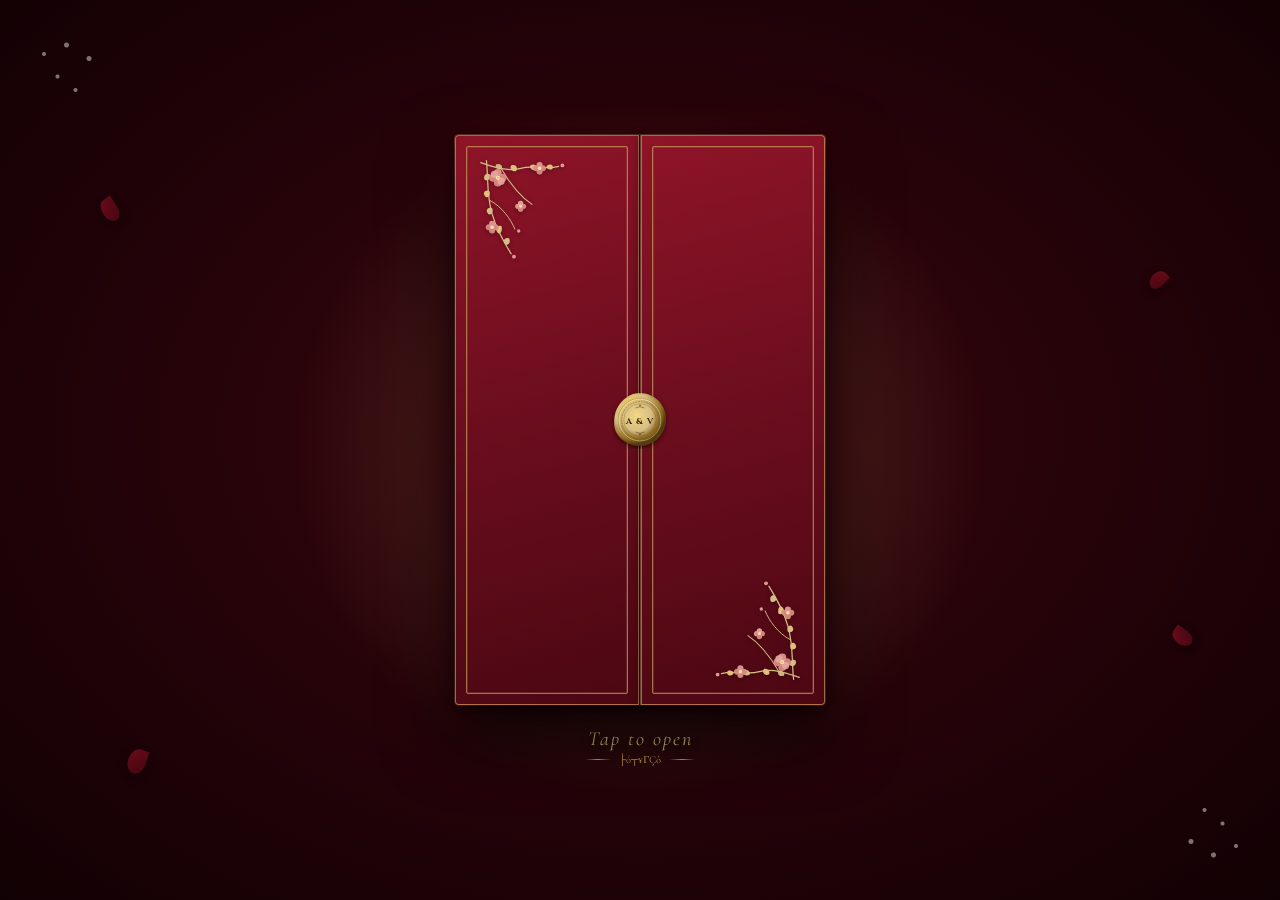
==== commit 864e4ce3: "Restore bride invitation files" ====
--- a/bride.html
+++ b/bride.html
@@ -1,10 +1,10 @@
-<!DOCTYPE html>
+﻿<!DOCTYPE html>
 <html lang="en">
 
 <head>
     <meta charset="UTF-8">
     <meta name="viewport" content="width=device-width, initial-scale=1.0, maximum-scale=1.0, user-scalable=no">
-    <title>Wedding Invitation â€” Arshitha & Vivek</title>
+    <title>Wedding Invitation ├óΓé¼ΓÇ¥ Arshitha & Vivek</title>
     <meta name="description"
         content="Interactive Digital Wedding Invitation for the wedding celebration of Arshitha & Vivek. Join us on 1st July 2026.">
 
@@ -22,7 +22,7 @@
 
     <!-- Floating Background Music Control Button -->
     <button id="music-toggle-btn" class="music-toggle" aria-label="Toggle Background Music">
-        <span class="music-icon">ðŸ”‡</span>
+        <span class="music-icon">├░┼╕ΓÇ¥ΓÇí</span>
     </button>
 
     <!-- Side Navigation Progress Dots -->
@@ -300,7 +300,7 @@
                 <span class="env-tap-text">Tap to open</span>
                 <div class="env-tap-divider">
                     <span class="env-tap-line"></span>
-                    <span class="env-tap-glyph">â–</span>
+                    <span class="env-tap-glyph">├ó┬¥ΓÇô</span>
                     <span class="env-tap-line"></span>
                 </div>
             </div>
@@ -323,7 +323,7 @@
 
             <!-- Centered Text Overlay within the red invitation panel -->
             <div class="page1-text-overlay">
-                <h2 class="page1-invited-heading">YOU’RE INVITED</h2>
+                <h2 class="page1-invited-heading">YOUΓÇÖRE INVITED</h2>
                 <p class="page1-left-subtext">To Witness a Forever of Love</p>
                 <p class="page1-invite-intro">Join Us for a Beautiful Beginning</p>
                 <p class="page1-invite-line4">As Two Hearts Become One</p>
@@ -334,13 +334,13 @@
              SCREEN 2: COUPLE INTRODUCTION (PAGE 2)
              =================================================================== -->
         <section class="invitation-screen" id="screen-couple">
-            <!-- Full-Page Background Artwork (object-fit: contain â€” entire illustration shown) -->
+            <!-- Full-Page Background Artwork (object-fit: contain ├óΓé¼ΓÇ¥ entire illustration shown) -->
             <div class="page2-bg-wrapper">
                 <img src="assets/images/page 21.jpeg" alt="Traditional Wedding Invitation Artwork" class="page2-bg-img">
             </div>
 
-            <!-- SINGLE UNIFIED TEXT BLOCK â€” centred below the two hands
-                 Order: intro line â†’ groom parent â†’ names â†’ bride parent (Bride's version) -->
+            <!-- SINGLE UNIFIED TEXT BLOCK ├óΓé¼ΓÇ¥ centred below the two hands
+                 Order: intro line ├óΓÇáΓÇÖ groom parent ├óΓÇáΓÇÖ names ├óΓÇáΓÇÖ bride parent (Bride's version) -->
             <div class="page2-lower-left-text anim-fade-up">
                 <p class="page2-invitation-sub">Together with their families</p>
                 <p class="page2-parents-text conf-groom-parents">Son of Sri Challa Venkata Swamy &amp; Smt. Sarala</p>
@@ -391,14 +391,14 @@
         <span id="count-seconds" style="display:none;"></span>
 
         <!-- ===================================================================
-             EVENT PAGE 1 â€” HALDI
+             EVENT PAGE 1 ├óΓé¼ΓÇ¥ HALDI
              =================================================================== -->
         <section class="invitation-screen event-page-screen event-theme-haldi" id="screen-haldi">
             <div class="event-page-header anim-fade-up">
                 <p class="events-eyebrow">Wedding Event &middot; 1 of 5</p>
                 <div class="events-divider"></div>
             </div>
-            <div class="event-flip-card" tabindex="0" role="button" aria-label="Haldi Celebration â€” Tap to flip">
+            <div class="event-flip-card" tabindex="0" role="button" aria-label="Haldi Celebration ├óΓé¼ΓÇ¥ Tap to flip">
                 <div class="event-flip-card-inner">
                     <div class="event-card-front">
                         <img src="assets/images/groom.jpeg" alt="Haldi Celebration" class="event-card-img"
@@ -449,11 +449,11 @@
 
 
         <!-- =================================================================== 
-             EVENT PAGE 2 â€” JODI HALDI
-             =================================================================== -->
-
-        <!-- ===================================================================
-             EVENT PAGE 2 â€” JODI HALDI
+             EVENT PAGE 2 ├óΓé¼ΓÇ¥ JODI HALDI
+             =================================================================== -->
+
+        <!-- ===================================================================
+             EVENT PAGE 2 ├óΓé¼ΓÇ¥ JODI HALDI
              =================================================================== -->
 
         <section class="invitation-screen event-page-screen event-theme-jodihaldi" id="screen-jodihaldi">
@@ -461,7 +461,7 @@
                 <p class="events-eyebrow">Wedding Event &middot; 2 of 5</p>
                 <div class="events-divider"></div>
             </div>
-            <div class="event-flip-card" tabindex="0" role="button" aria-label="Jodi Haldi Celebration â€” Tap to flip">
+            <div class="event-flip-card" tabindex="0" role="button" aria-label="Jodi Haldi Celebration ├óΓé¼ΓÇ¥ Tap to flip">
                 <div class="event-flip-card-inner">
                     <div class="event-card-front">
                         <img src="assets/images/i (7).jpeg" alt="Jodi Haldi Celebration" class="event-card-img"
@@ -484,7 +484,7 @@
                                 </div>
                                 <div class="event-back-row">
                                     <span class="event-back-label">TIME</span>
-                                    <span class="event-back-val" id="jodihaldi-time">8:00 AM â€“ 11:00 AM</span>
+                                    <span class="event-back-val" id="jodihaldi-time">8:00 AM ├óΓé¼ΓÇ£ 11:00 AM</span>
                                 </div>
 
                                 <div class="event-back-row">
@@ -495,7 +495,7 @@
                                     <a href="https://www.google.com/maps?q=Alila+Meadows,+19/5,+Bilijaji,+Hesaraghatta,+Bengaluru,+Karnataka+560088&amp;ftid=0x3bae23007780365b:0x9bb463de8255f9cc&amp;entry=gps&amp;shh=CAE&amp;lucs=,94297699,100826475,94231188,94280568,100821559,47071704,94218641,94282134,94286869,100820247,100822504&amp;g_ep=CAISEjI2LjMzLjEuOTYxODkxNDMyMBgAIIgnKmcsOTQyOTc2OTksMTAwODI2NDc1LDk0MjMxMTg4LDk0MjgwNTY4LDEwMDgyMTU1OSw0NzA3MTcwNCw5NDIxODY0MSw5NDI4MjEzNCw5NDI4Njg2OSwxMDA4MjAyNDcsMTAwODIyNTA0QgJJTg%3D%3D&amp;skid=0ed668c7-2845-4617-ba2a-625ae33ab2d4&amp;g_st=iw"
                                         target="_blank" rel="noopener" class="event-venue-link event-venue-link-sub"
                                         id="jodihaldi-venue-address">19/5, Bilijaji, Hesaraghatta, Bengaluru, Karnataka
-                                        â€“ 560088</a>
+                                        ├óΓé¼ΓÇ£ 560088</a>
                                 </div>
                             </div>
                             <div class="event-back-divider-sub"></div>
@@ -518,14 +518,14 @@
         </section>
 
         <!-- ===================================================================
-             EVENT PAGE 6 â€” SANGEETH
+             EVENT PAGE 6 ├óΓé¼ΓÇ¥ SANGEETH
              =================================================================== -->
         <section class="invitation-screen event-page-screen event-theme-sangeeth" id="screen-sangeeth">
             <div class="event-page-header anim-fade-up">
                 <p class="events-eyebrow">Wedding Event &middot; 3 of 5</p>
                 <div class="events-divider"></div>
             </div>
-            <div class="event-flip-card" tabindex="0" role="button" aria-label="Sangeeth Celebration â€” Tap to flip">
+            <div class="event-flip-card" tabindex="0" role="button" aria-label="Sangeeth Celebration ├óΓé¼ΓÇ¥ Tap to flip">
                 <div class="event-flip-card-inner">
                     <div class="event-card-front">
                         <img src="assets/images/sangeeth1.jpeg" alt="Sangeeth Celebration" class="event-card-img"
@@ -548,7 +548,7 @@
                                 </div>
                                 <div class="event-back-row">
                                     <span class="event-back-label">TIME</span>
-                                    <span class="event-back-val" id="sangeeth-time">1:00 PM â€“ 3:00 PM</span>
+                                    <span class="event-back-val" id="sangeeth-time">1:00 PM ├óΓé¼ΓÇ£ 3:00 PM</span>
                                 </div>
 
                                 <div class="event-back-row">
@@ -559,7 +559,7 @@
                                     <a href="https://www.google.com/maps?q=Alila+Meadows,+19/5,+Bilijaji,+Hesaraghatta,+Bengaluru,+Karnataka+560088&amp;ftid=0x3bae23007780365b:0x9bb463de8255f9cc&amp;entry=gps&amp;shh=CAE&amp;lucs=,94297699,100826475,94231188,94280568,100821559,47071704,94218641,94282134,94286869,100820247,100822504&amp;g_ep=CAISEjI2LjMzLjEuOTYxODkxNDMyMBgAIIgnKmcsOTQyOTc2OTksMTAwODI2NDc1LDk0MjMxMTg4LDk0MjgwNTY4LDEwMDgyMTU1OSw0NzA3MTcwNCw5NDIxODY0MSw5NDI4MjEzNCw5NDI4Njg2OSwxMDA4MjAyNDcsMTAwODIyNTA0QgJJTg%3D%3D&amp;skid=0ed668c7-2845-4617-ba2a-625ae33ab2d4&amp;g_st=iw"
                                         target="_blank" rel="noopener" class="event-venue-link event-venue-link-sub"
                                         id="sangeeth-venue-address">19/5, Bilijaji, Hesaraghatta, Bengaluru, Karnataka
-                                        â€“
+                                        ├óΓé¼ΓÇ£
                                         560088</a>
                                 </div>
                             </div>
@@ -583,14 +583,14 @@
         </section>
 
         <!-- ===================================================================
-             EVENT PAGE 7 â€” RECEPTION
+             EVENT PAGE 7 ├óΓé¼ΓÇ¥ RECEPTION
              =================================================================== -->
         <section class="invitation-screen event-page-screen event-theme-reception" id="screen-reception">
             <div class="event-page-header anim-fade-up">
                 <p class="events-eyebrow">Wedding Event &middot; 4 of 5</p>
                 <div class="events-divider"></div>
             </div>
-            <div class="event-flip-card" tabindex="0" role="button" aria-label="Reception Gala â€” Tap to flip">
+            <div class="event-flip-card" tabindex="0" role="button" aria-label="Reception Gala ├óΓé¼ΓÇ¥ Tap to flip">
                 <div class="event-flip-card-inner">
                     <div class="event-card-front">
                         <img src="assets/images/i (10).jpeg" alt="Reception Gala" class="event-card-img" loading="lazy">
@@ -621,9 +621,9 @@
                                         target="_blank" rel="noopener" class="event-venue-link" id="reception-venue">
                                         <span class="event-venue-img-btn">
                                             <img src="assets/images/location-banner.jpg"
-                                                alt="View on Google Maps â€” ALILA MEADOWS AND SK FARMS">
+                                                alt="View on Google Maps ├óΓé¼ΓÇ¥ ALILA MEADOWS AND SK FARMS">
                                         </span>
-                                        <span class="event-venue-link-sub">ALILA MEADOWS AND SK FARMS Â· Hesaraghatta,
+                                        <span class="event-venue-link-sub">ALILA MEADOWS AND SK FARMS ├é┬╖ Hesaraghatta,
                                             Bengaluru</span>
                                     </a>
                                 </div>
@@ -648,14 +648,14 @@
         </section>
 
         <!-- ===================================================================
-             EVENT PAGE 8 â€” MUHURTHAM
+             EVENT PAGE 8 ├óΓé¼ΓÇ¥ MUHURTHAM
              =================================================================== -->
         <section class="invitation-screen event-page-screen event-theme-muhurtham" id="screen-muhurtham">
             <div class="event-page-header anim-fade-up">
                 <p class="events-eyebrow">Wedding Event &middot; 5 of 5</p>
                 <div class="events-divider"></div>
             </div>
-            <div class="event-flip-card" tabindex="0" role="button" aria-label="Wedding Muhurtham â€” Tap to flip">
+            <div class="event-flip-card" tabindex="0" role="button" aria-label="Wedding Muhurtham ├óΓé¼ΓÇ¥ Tap to flip">
                 <div class="event-flip-card-inner">
                     <div class="event-card-front">
                         <img src="assets/images/muhurtham.jpeg" alt="Wedding Muhurtham" class="event-card-img"
@@ -678,7 +678,7 @@
                                 </div>
                                 <div class="event-back-row">
                                     <span class="event-back-label">TIME</span>
-                                    <span class="event-back-val" id="muhurtham-time">Muhurtham â€“ 9:30 AM</span>
+                                    <span class="event-back-val" id="muhurtham-time">Muhurtham ├óΓé¼ΓÇ£ 9:30 AM</span>
                                 </div>
 
                                 <div class="event-back-row">
@@ -687,9 +687,9 @@
                                         target="_blank" rel="noopener" class="event-venue-link" id="muhurtham-venue">
                                         <span class="event-venue-img-btn">
                                             <img src="assets/images/location-banner.jpg"
-                                                alt="View on Google Maps â€” ALILA MEADOWS AND SK FARMS">
+                                                alt="View on Google Maps ├óΓé¼ΓÇ¥ ALILA MEADOWS AND SK FARMS">
                                         </span>
-                                        <span class="event-venue-link-sub">ALILA MEADOWS AND SK FARMS Â· Hesaraghatta,
+                                        <span class="event-venue-link-sub">ALILA MEADOWS AND SK FARMS ├é┬╖ Hesaraghatta,
                                             Bengaluru</span>
                                     </a>
                                 </div>
@@ -763,7 +763,7 @@
                 <h2 class="serif-title" id="venue-name" style="color: var(--color-maroon); margin-top: 0.5rem;">ALILA
                     MEADOWS AND SK FARMS</h2>
                 <p class="serif-sub" id="venue-address" style="font-size: 0.95rem; max-width: 320px;">19/5, Bilijaji,
-                    Hesaraghatta, Bengaluru, Karnataka â€“ 560088</p>
+                    Hesaraghatta, Bengaluru, Karnataka ├óΓé¼ΓÇ£ 560088</p>
             </div>
 
             <!-- Interactive Location Illustration Container -->
@@ -772,29 +772,29 @@
                     target="_blank" rel="noopener" aria-label="Open Alila Meadows, Hesaraghatta on Google Maps"
                     class="map-illustration-link">
                     <img src="assets/images/location-banner.jpg"
-                        alt="Wedding Venue Location â€” ALILA MEADOWS AND SK FARMS, Bengaluru"
+                        alt="Wedding Venue Location ├óΓé¼ΓÇ¥ ALILA MEADOWS AND SK FARMS, Bengaluru"
                         class="location-banner-img">
                 </a>
             </div>
 
-            <button id="get-directions-btn" class="btn-golden anim-fade-up delay-3">📍 GET
+            <button id="get-directions-btn" class="btn-golden anim-fade-up delay-3">≡ƒôì GET
                 DIRECTIONS</button>
 
             <!-- Travel Note Section -->
             <div class="travel-note-card anim-fade-up delay-3">
-                <h3 class="travel-note-title">A Little Note on Travel 🚌</h3>
+                <h3 class="travel-note-title">A Little Note on Travel ≡ƒÜî</h3>
                 <p class="travel-note-desc">We've arranged a bus from the Wedding Home to the wedding venue for your
                     convenience.</p>
                 <div class="travel-note-details">
                     <p class="travel-note-row"><strong>Departure:</strong> Sunday at 5:00 PM</p>
-                    <p class="travel-note-row"><strong>Pick-up Point:</strong> 15, 5th Cross, SMR Layout, Kalkere, Hormavu – 560043</p>
+                    <p class="travel-note-row"><strong>Pick-up Point:</strong> 15, 5th Cross, SMR Layout, Kalkere, Hormavu ΓÇô 560043</p>
                 </div>
                 <p class="travel-note-closing">We look forward to celebrating with you!</p>
             </div>
         </section>
 
         <!-- ===================================================================
-             SCREEN 14: SEPARATE FINAL PAGE â€” CREATOR SIGNATURE
+             SCREEN 14: SEPARATE FINAL PAGE ├óΓé¼ΓÇ¥ CREATOR SIGNATURE
              =================================================================== -->
         <section class="invitation-screen" id="screen-closing">
             <div class="closing-signature-card anim-fade-up">
@@ -860,4 +860,4 @@
     <script src="js/script.js"></script>
 </body>
 
-</html>+</html>
--- a/css/main.css
+++ b/css/main.css
@@ -3,23 +3,18 @@
    ========================================================================== */
 
 /* 1. Google Fonts Import */
-@import url('https://fonts.googleapis.com/css2?family=Alex+Brush&family=Cinzel:wght@400;600;700;900&family=Cinzel+Decorative:wght@400;700&family=Cormorant+Garamond:ital,wght@0,400;0,600;1,400&family=Great+Vibes&family=Montserrat:wght@300;400;500;600&family=Playfair+Display:ital,wght@0,400;0,600;0,700;1,400;1,600&display=swap');
+@import url('https://fonts.googleapis.com/css2?family=Alex+Brush&family=Cinzel:wght@400;600;700;900&family=Cormorant+Garamond:ital,wght@0,400;0,600;1,400&family=Great+Vibes&family=Montserrat:wght@300;400;500;600&display=swap');
 
 /* 2. Design Tokens & Variables */
 :root {
-    /* Color Palette — Light Sage Green & Champagne (Bride's Palette) */
-    --color-maroon: #40513A;         /* Deep olive green — headings and strong text */
-    --color-maroon-dark: #2A3A2B;    /* Deep olive dark — page background */
-    --color-sage: #B7CBA5;           /* Light sage green — primary envelope and main design colour */
-    --color-sage-pastel: #D5E4C7;    /* Fresh pastel green — lighter surfaces and decorative backgrounds */
-    --color-forest: #40513A;         /* Deep olive green — headings and strong text */
-    --color-ivory: #FFFDF5;          /* Warm ivory — inner pages and light backgrounds */
-    --color-gold: #D6BD83;           /* Champagne gold — borders and elegant accents */
-    --color-gold-light: #EFE3C8;     /* Champagne gold light */
-    --color-gold-dark: #B89A58;      /* Champagne gold darker */
-    --color-champagne-soft: #E8D8B5; /* Soft champagne — envelope seal and subtle decorations */
-    --color-cream: #FFFDF5;          /* Warm ivory */
-    --color-peach: #F8FBF4;          /* Light fresh ivory-green */
+    /* Color Palette */
+    --color-maroon: #621020;
+    --color-maroon-dark: #3F0914;
+    --color-gold: #D4AF37;
+    --color-gold-light: #F3E5AB;
+    --color-gold-dark: #9A7B1C;
+    --color-cream: #FFF9F3;
+    --color-peach: #FFF0E6;
 
     /* Haldi Theme */
     --bg-haldi: linear-gradient(180deg, #FFFBEB 0%, #FEF08A 60%, #FDE047 100%);
@@ -32,8 +27,8 @@
     /* Reception Theme */
     --bg-reception: linear-gradient(180deg, #2D0F39 0%, #170824 60%, #0B0314 100%);
 
-    /* Dark Closing Theme */
-    --bg-closing: linear-gradient(180deg, #40513A 0%, #2A3A2B 100%);
+    /* Dark Velvet Closing Theme */
+    --bg-closing: linear-gradient(180deg, #3A0A14 0%, #20040A 100%);
 
     /* Typography */
     --font-script-primary: 'Alex Brush', 'Great Vibes', cursive;
@@ -43,9 +38,9 @@
     --font-sans: 'Montserrat', sans-serif;
 
     /* Spacing & Borders */
-    --border-gold: 1px solid rgba(214, 189, 131, 0.45);
+    --border-gold: 1px solid rgba(212, 175, 55, 0.4);
     --shadow-soft: 0 10px 30px rgba(0, 0, 0, 0.15);
-    --shadow-gold: 0 0 20px rgba(214, 189, 131, 0.35);
+    --shadow-gold: 0 0 20px rgba(212, 175, 55, 0.3);
 }
 
 /* 3. Global CSS Reset & Base */
@@ -336,7 +331,7 @@
 
 /* ── "YOU'RE INVITED" ── */
 .page1-invited-heading {
-    font-family: 'Cinzel Decorative', 'Playfair Display', 'Cinzel', serif;
+    font-family: var(--font-serif-title);
     font-size: clamp(1.4rem, 4vw, 2rem);
     letter-spacing: 3.5px;
     color: #FFF2B3;
@@ -344,40 +339,40 @@
     text-transform: uppercase;
     line-height: 1.25;
     margin-bottom: 0.65rem;
-    text-shadow: 0 2px 10px rgba(0, 0, 0, 0.7), 0 0 20px rgba(214, 189, 131, 0.4), 0 0 35px rgba(226, 152, 145, 0.25);
+    text-shadow: 0 2px 10px rgba(0, 0, 0, 0.7), 0 0 20px rgba(212, 175, 55, 0.35);
 }
 
 /* ── "To Witness a Forever of Love" ── */
 .page1-left-subtext {
-    font-family: 'Playfair Display', 'Cormorant Garamond', serif;
+    font-family: var(--font-serif-body);
     font-size: clamp(1.1rem, 2.9vw, 1.35rem);
     font-style: italic;
     color: #F8E5C4;
     line-height: 1.45;
     margin-bottom: 0.5rem;
-    text-shadow: 0 1px 6px rgba(0, 0, 0, 0.7), 0 0 12px rgba(226, 152, 145, 0.2);
+    text-shadow: 0 1px 6px rgba(0, 0, 0, 0.7);
 }
 
 /* ── "Join Us for a Beautiful Beginning" ── */
 .page1-invite-intro {
-    font-family: 'Playfair Display', 'Cormorant Garamond', serif;
+    font-family: var(--font-serif-body);
     font-size: clamp(1.08rem, 2.8vw, 1.32rem);
     font-style: italic;
     color: #F5DEC2;
     line-height: 1.45;
     margin-bottom: 0.5rem;
-    text-shadow: 0 1px 6px rgba(0, 0, 0, 0.65), 0 0 12px rgba(226, 152, 145, 0.2);
+    text-shadow: 0 1px 6px rgba(0, 0, 0, 0.65);
 }
 
 /* ── "As Two Hearts Become One" ── */
 .page1-invite-line4 {
-    font-family: 'Playfair Display', 'Cormorant Garamond', serif;
+    font-family: var(--font-serif-body);
     font-size: clamp(1.1rem, 2.9vw, 1.35rem);
     font-style: italic;
     color: #FFF2B3;
     line-height: 1.45;
     margin-bottom: 0;
-    text-shadow: 0 1px 6px rgba(0, 0, 0, 0.7), 0 0 12px rgba(226, 152, 145, 0.2);
+    text-shadow: 0 1px 6px rgba(0, 0, 0, 0.7);
 }
 
 /* ── Couple name block ── */
@@ -554,23 +549,22 @@
 }
 
 .btn-golden {
-    background: linear-gradient(135deg, #E8D8B5 0%, #D6BD83 50%, #B89A58 100%);
-    color: #40513A;
-    font-weight: 700;
-    border: 1px solid rgba(197, 166, 107, 0.7);
+    background: linear-gradient(135deg, #D4AF37 0%, #AA820A 100%);
+    color: #FFF;
+    border: none;
     padding: 0.75rem 2rem;
     border-radius: 25px;
     font-family: var(--font-serif-title);
     font-size: 0.95rem;
     letter-spacing: 1.5px;
     cursor: pointer;
-    box-shadow: 0 4px 15px rgba(197, 166, 107, 0.4);
+    box-shadow: 0 4px 15px rgba(212, 175, 55, 0.4);
     transition: all 0.3s ease;
 }
 
 .btn-golden:hover {
     transform: scale(1.05);
-    box-shadow: 0 6px 20px rgba(197, 166, 107, 0.6);
+    box-shadow: 0 6px 20px rgba(212, 175, 55, 0.6);
 }
 
 /* --------------------------------------------------------------------------
@@ -702,14 +696,14 @@
 .page2-groom-name {
     font-family: var(--font-serif-title);
     font-size: clamp(1.35rem, 4.8vw, 1.95rem);
-    color: #40513A;
+    color: #621020;
     line-height: 1.2;
     font-weight: 700;
     letter-spacing: 2px;
     text-transform: uppercase;
     text-shadow:
         0 1px 8px rgba(255, 255, 255, 0.8),
-        0 0 16px rgba(197, 166, 107, 0.3);
+        0 0 16px rgba(212, 175, 55, 0.25);
     display: block;
     text-align: center;
 }
@@ -718,7 +712,7 @@
     font-family: var(--font-script-primary);
     font-size: clamp(1.2rem, 3.8vw, 1.6rem);
     font-style: italic;
-    color: #D6BD83;
+    color: #9A7B1C;
     margin: -0.05rem 0;
     text-align: center;
     display: block;
@@ -1737,7 +1731,7 @@
    SCREEN 13: VENUE, MAP & TRAVEL NOTE
    -------------------------------------------------------------------------- */
 #screen-venue {
-    background: linear-gradient(180deg, #F8FBF4 0%, #FFFDF5 60%, #EEF5E8 100%);
+    background: linear-gradient(180deg, #FFF9F5 0%, #FFF0EA 60%, #FFF5ED 100%);
     padding: 2.2rem 1.25rem 2rem 1.25rem;
     height: 100vh !important;
     min-height: 100vh !important;
@@ -1987,10 +1981,10 @@
    -------------------------------------------------------------------------- */
 /* --------------------------------------------------------------------------
    SCREEN 14: SEPARATE FINAL PAGE — CREATOR SIGNATURE
-   Warm ivory & soft champagne cream with deep forest green and champagne gold
+   Warm ivory & soft champagne cream with delicate dusty rose and antique gold
    -------------------------------------------------------------------------- */
 #screen-closing {
-    background: radial-gradient(circle at 50% 32%, #FFFFFF 0%, #F8FBF4 42%, #FFFDF5 78%, #EEF5E8 100%);
+    background: radial-gradient(circle at 50% 32%, #FFFDF9 0%, #FFF7F2 42%, #F9ECE6 78%, #F4DED6 100%);
     display: flex !important;
     flex-direction: column !important;
     align-items: center !important;
@@ -2015,14 +2009,14 @@
     width: min(90%, 400px);
     padding: 2.8rem 2.2rem;
     border-radius: 20px;
-    background: rgba(255, 255, 255, 0.85);
+    background: rgba(255, 255, 255, 0.82);
     backdrop-filter: blur(14px);
     -webkit-backdrop-filter: blur(14px);
-    border: 1px solid rgba(197, 166, 107, 0.55);
+    border: 1px solid rgba(212, 175, 55, 0.45);
     box-shadow:
-        0 18px 45px rgba(52, 68, 53, 0.08),
-        0 2px 12px rgba(197, 166, 107, 0.16),
-        inset 0 0 28px rgba(245, 240, 228, 0.85);
+        0 18px 45px rgba(184, 115, 126, 0.12),
+        0 2px 12px rgba(212, 175, 55, 0.14),
+        inset 0 0 28px rgba(255, 245, 242, 0.85);
 }
 
 /* Corner Botanical Decorations */
@@ -2051,8 +2045,8 @@
     font-style: italic;
     font-size: clamp(1.35rem, 4.4vw, 1.75rem);
     font-weight: 500;
-    color: #40513A;
-    /* Deep forest green */
+    color: #8C3A4D;
+    /* Dusty rose / soft rosewood */
     letter-spacing: 0.5px;
     line-height: 1.25;
     margin: 0;
@@ -2063,7 +2057,7 @@
 .closing-divider-accent {
     width: 55px;
     height: 1px;
-    background: linear-gradient(90deg, transparent, #D6BD83, transparent);
+    background: linear-gradient(90deg, transparent, #C9A45C, transparent);
     margin: 0.4rem auto 0.65rem auto;
 }
 
@@ -2074,55 +2068,31 @@
     text-transform: uppercase;
     font-weight: 600;
     letter-spacing: 2.2px;
-    color: #526353;
-    /* Soft forest green */
+    color: #7A3B49;
+    /* Deep muted rose */
     line-height: 1.4;
     margin: 0 0 0.65rem 0;
     text-shadow: 0 1px 2px rgba(255, 255, 255, 0.7);
 }
 
-/* Line 3: Final Credit Names (Signature-Style) */
+/* Line 3: Adhikshitha Saran.R (Signature-Style) */
 .closing-name {
     font-family: var(--font-script-primary);
     font-size: clamp(2.4rem, 7.8vw, 3.3rem);
     font-weight: 500;
-    color: #40513A;
-    /* Deep forest green */
+    color: #550A17;
+    /* Deep maroon contrast */
     line-height: 1.15;
     letter-spacing: 0.5px;
     margin: 0;
     text-shadow:
         0 1px 2px rgba(255, 255, 255, 0.9),
-        0 0 16px rgba(197, 166, 107, 0.25);
-}
-
-.closing-names-list {
-    display: flex;
-    flex-direction: column;
-    align-items: center;
-    justify-content: center;
-    gap: 0.25rem;
-    width: 100%;
-    margin-top: 0.2rem;
-}
-
-.closing-names-list .closing-name {
-    font-family: var(--font-script-primary);
-    font-size: clamp(1.4rem, 4.4vw, 1.95rem);
-    font-weight: 500;
-    color: #40513A;
-    line-height: 1.25;
-    letter-spacing: 0.5px;
-    margin: 0;
-    text-align: center;
-    text-shadow:
-        0 1px 2px rgba(255, 255, 255, 0.9),
-        0 0 16px rgba(214, 189, 131, 0.25);
+        0 0 16px rgba(212, 175, 55, 0.22);
 }
 
 @media (max-width: 480px) {
     .closing-signature-card {
-        padding: 1.8rem 1.4rem;
+        padding: 2.2rem 1.4rem;
         width: 88%;
     }
 
@@ -2149,20 +2119,11 @@
     .closing-name {
         font-size: clamp(2.1rem, 7.6vw, 2.7rem);
     }
-
-    .closing-names-list {
-        gap: 0.15rem;
-    }
-
-    .closing-names-list .closing-name {
-        font-size: clamp(1.2rem, 4.2vw, 1.55rem);
-        line-height: 1.2;
-    }
 }
 
 @media (max-height: 600px) {
     .closing-signature-card {
-        padding: 1.3rem 1.1rem;
+        padding: 1.6rem 1.2rem;
     }
 
     .closing-corner-botanical {
@@ -2172,15 +2133,6 @@
 
     .closing-name {
         font-size: 2rem;
-    }
-
-    .closing-names-list {
-        gap: 0.08rem;
-    }
-
-    .closing-names-list .closing-name {
-        font-size: clamp(1.05rem, 3.6vw, 1.35rem);
-        line-height: 1.15;
     }
 }
 
--- a/css/envelope.css
+++ b/css/envelope.css
@@ -27,21 +27,21 @@
     flex-direction: column;
     align-items: center;
     justify-content: center;
-    background: radial-gradient(ellipse at 50% 48%, #3A4E3B 0%, #2A3A2B 50%, #162019 100%);
+    background: radial-gradient(ellipse at 50% 48%, #3A0610 0%, #250309 50%, #120104 100%);
     overflow: hidden;
     touch-action: none;
     overscroll-behavior: none;
     transition: opacity 0.55s cubic-bezier(0.4, 0, 0.2, 1);
 }
 
-/* Forest green & champagne ambient lighting */
+/* Velvet background ambient lighting */
 #envelope-intro::before {
     content: '';
     position: absolute;
     width: min(95vw, 700px);
     height: min(95vw, 700px);
     border-radius: 50%;
-    background: radial-gradient(circle, rgba(183, 203, 165, 0.40) 0%, rgba(214, 189, 131, 0.18) 45%, transparent 70%);
+    background: radial-gradient(circle, rgba(143, 20, 40, 0.35) 0%, rgba(201, 164, 92, 0.1) 45%, transparent 70%);
     pointer-events: none;
     z-index: 0;
     animation: envAmbientBreath 5s ease-in-out infinite alternate;
@@ -52,7 +52,7 @@
     100% { transform: scale(1.04); opacity: 1; }
 }
 
-/* Ambient petals & gypsophila in backdrop */
+/* Ambient petals & gypsophila in backdrop (Matches photoshoot aesthetic) */
 .env-bg-decorations {
     position: absolute;
     inset: 0;
@@ -64,7 +64,7 @@
 .env-petal {
     position: absolute;
     border-radius: 50% 0 50% 50%;
-    background: linear-gradient(135deg, #B7CBA5 0%, #8CA882 100%);
+    background: linear-gradient(135deg, #7A0D1F 0%, #4B0712 100%);
     box-shadow: 0 4px 10px rgba(0, 0, 0, 0.4);
     opacity: 0.85;
 }
@@ -192,8 +192,8 @@
     box-shadow:
         0 28px 70px rgba(0, 0, 0, 0.8),
         0 8px 24px rgba(0, 0, 0, 0.5),
-        0 0 0 1px rgba(214, 189, 131, 0.45),
-        0 0 45px rgba(183, 203, 165, 0.40);
+        0 0 0 1px rgba(201, 164, 92, 0.4),
+        0 0 45px rgba(143, 20, 40, 0.35);
     perspective: 1200px;
     transform-style: preserve-3d;
     transition: transform 0.45s cubic-bezier(0.34, 1.56, 0.64, 1), box-shadow 0.4s ease;
@@ -209,8 +209,8 @@
 #env-clickable:focus-visible .env-box {
     box-shadow:
         0 32px 85px rgba(0, 0, 0, 0.85),
-        0 0 0 1.5px rgba(232, 216, 181, 0.80),
-        0 0 55px rgba(214, 189, 131, 0.50);
+        0 0 0 1.5px rgba(223, 192, 124, 0.75),
+        0 0 55px rgba(201, 164, 92, 0.45);
 }
 
 /* ── 5. DOUBLE-DOOR GATEFOLD PANELS (Left & Right) ── */
@@ -231,7 +231,7 @@
     left: 0;
     transform-origin: left center;
     border-radius: 4px 0 0 4px;
-    border-right: 1px solid rgba(52, 68, 53, 0.6);
+    border-right: 1px solid rgba(30, 2, 6, 0.6);
     box-shadow: 2px 0 8px rgba(0, 0, 0, 0.3);
 }
 
@@ -240,7 +240,7 @@
     right: 0;
     transform-origin: right center;
     border-radius: 0 4px 4px 0;
-    border-left: 1px solid rgba(197, 166, 107, 0.4);
+    border-left: 1px solid rgba(201, 164, 92, 0.35);
     box-shadow: -2px 0 8px rgba(0, 0, 0, 0.3);
 }
 
@@ -263,10 +263,10 @@
     overflow: hidden;
 }
 
-/* Front Face: Light Sage Green with Champagne Gold borders (#B7CBA5 / #D6BD83) */
+/* Front Face: Deep burgundy and rich wedding red (#4B0712 / #8F1428) */
 .env-panel-front {
-    background: linear-gradient(165deg, #C8DAB8 0%, #B7CBA5 45%, #98B589 100%);
-    border: 1px solid rgba(214, 189, 131, 0.75);
+    background: linear-gradient(165deg, #8F1428 0%, #6E0E1F 45%, #4B0712 100%);
+    border: 1px solid rgba(201, 164, 92, 0.65);
     box-sizing: border-box;
     backface-visibility: hidden;
     -webkit-backface-visibility: hidden;
@@ -276,10 +276,10 @@
 .env-panel-frame {
     position: absolute;
     inset: clamp(6px, 1.8vw, 10px);
-    border: 1px solid rgba(214, 189, 131, 0.75);
+    border: 1px solid rgba(201, 164, 92, 0.7);
     border-radius: 2px;
     box-shadow:
-        inset 0 0 0 1px rgba(214, 189, 131, 0.25);
+        inset 0 0 0 1px rgba(201, 164, 92, 0.2);
 }
 
 /* Corner Floral Vines */
@@ -316,7 +316,7 @@
 .env-panel-back-lining {
     position: absolute;
     inset: 0;
-    background: linear-gradient(145deg, #5C7060 0%, #40513A 100%);
+    background: linear-gradient(145deg, #5A0A17 0%, #3F060F 100%);
     box-shadow: inset 0 0 14px rgba(0, 0, 0, 0.4);
 }
 
@@ -340,7 +340,7 @@
         filter: drop-shadow(0 4px 12px rgba(0, 0, 0, 0.65));
     }
     50% {
-        filter: drop-shadow(0 4px 16px rgba(0, 0, 0, 0.75)) drop-shadow(0 0 10px rgba(214, 189, 131, 0.50));
+        filter: drop-shadow(0 4px 16px rgba(0, 0, 0, 0.75)) drop-shadow(0 0 10px rgba(201, 164, 92, 0.45));
     }
 }
 
@@ -354,7 +354,7 @@
 .env-seal.seal-release {
     transform: translate(-50%, -50%) scale(0.8);
     opacity: 0;
-    filter: drop-shadow(0 0 18px rgba(232, 216, 181, 0.90));
+    filter: drop-shadow(0 0 18px rgba(201, 164, 92, 0.85));
 }
 
 /* ── 7. ELEGANT GOLD "TAP TO OPEN" INSTRUCTION ── */
@@ -376,7 +376,7 @@
     font-family: 'Cormorant Garamond', serif;
     font-size: clamp(1.05rem, 3.2vw, 1.25rem);
     font-style: italic;
-    color: #E8D8B5;
+    color: #DFC07C;
     letter-spacing: 2px;
     text-align: center;
     text-shadow: 0 2px 10px rgba(0, 0, 0, 0.85);
@@ -399,11 +399,11 @@
 .env-tap-line {
     flex: 1;
     height: 1px;
-    background: linear-gradient(90deg, transparent, #D6BD83, transparent);
+    background: linear-gradient(90deg, transparent, #C9A45C, transparent);
 }
 
 .env-tap-glyph {
-    color: #D6BD83;
+    color: #C9A45C;
     font-size: 0.65rem;
     line-height: 1;
 }
--- a/css/events.css
+++ b/css/events.css
@@ -60,7 +60,7 @@
 }
 
 .event-page-screen.event-theme-jodihaldi {
-    background: radial-gradient(ellipse at 50% 25%, #3A4E3B 0%, #2A3A2B 55%, #162019 100%) !important;
+    background: radial-gradient(ellipse at 50% 25%, #3D0A14 0%, #24050D 55%, #120206 100%) !important;
 }
 
 .event-page-screen.event-theme-sangeeth,
@@ -73,7 +73,7 @@
 }
 
 .event-page-screen.event-theme-muhurtham {
-    background: radial-gradient(ellipse at 50% 25%, #40513A 0%, #2A3A2B 55%, #162019 100%) !important;
+    background: radial-gradient(ellipse at 50% 25%, #460A16 0%, #27040B 55%, #120104 100%) !important;
 }
 
 /* ── 3. Event Page Header ── */
@@ -308,21 +308,17 @@
 
 /* Individual Image-Specific Vertical Placement in Natural Clean Space */
 
-/* 1. HALDI — Fits neatly at the top of the image */
+/* 1. HALDI — Centered in pristine temple archway above couple */
 .event-title-haldi {
-    top: 7%;
-    transform: translateZ(0);
-    -webkit-transform: translateZ(0);
+    top: 35%;
 }
 
 .event-title-haldi .event-card-title-text {
-    color: #40513A;
-    font-size: clamp(1.55rem, 4.6vw, 2.05rem);
-    letter-spacing: clamp(2.5px, 0.7vw, 4.5px);
+    color: #6D2008;
     text-shadow:
         0 1px 2px rgba(255, 255, 255, 0.95),
-        0 2px 8px rgba(255, 255, 255, 0.85),
-        0 0 12px rgba(214, 189, 131, 0.4);
+        0 2px 8px rgba(180, 83, 9, 0.28),
+        0 0 12px rgba(255, 255, 255, 0.8);
 }
 
 /* 2. MEHENDI — Centered in wide parchment negative space between umbrella & palm trees */
@@ -415,13 +411,13 @@
 }
 
 .event-title-muhurtham .event-card-title-text {
-    color: #40513A;
+    color: #620D1A;
     font-size: clamp(1.35rem, 3.8vw, 1.75rem);
     letter-spacing: clamp(3px, 0.8vw, 5px);
     text-shadow:
         0 1px 2px rgba(255, 255, 255, 0.98),
         0 2px 8px rgba(255, 255, 255, 0.85),
-        0 0 16px rgba(214, 189, 131, 0.35);
+        0 0 16px rgba(212, 175, 55, 0.35);
 }
 
 /* ── 8. "Touch to flip" Hint Positioned Below the Card ── */
@@ -707,11 +703,11 @@
 }
 
 .event-theme-jodihaldi .event-back-title {
-    color: #40513A;
+    color: #5A0815;
 }
 
 .event-theme-jodihaldi .event-back-eyebrow {
-    color: #B7CBA5;
+    color: #8C1D2F;
 }
 
 .event-theme-sangeeth .event-back-title,
@@ -733,11 +729,11 @@
 }
 
 .event-theme-muhurtham .event-back-title {
-    color: #40513A;
+    color: #621020;
 }
 
 .event-theme-muhurtham .event-back-eyebrow {
-    color: #B7CBA5;
+    color: #8C2234;
 }
 
 /* ── 12. Navigation Between Event Pages (Book Navigation) ── */
@@ -763,15 +759,15 @@
     font-size: clamp(0.72rem, 2vw, 0.82rem);
     font-weight: 600;
     letter-spacing: 1.5px;
-    color: #FFFDF5;
+    color: #FFF3D4;
     text-decoration: none;
     padding: 0.42rem 1rem;
     border-radius: 25px;
-    background: rgba(64, 81, 58, 0.85);
+    background: rgba(28, 4, 9, 0.65);
     backdrop-filter: blur(10px);
     -webkit-backdrop-filter: blur(10px);
-    border: 1px solid rgba(214, 189, 131, 0.65);
-    box-shadow: 0 4px 14px rgba(0, 0, 0, 0.3);
+    border: 1px solid rgba(212, 175, 55, 0.55);
+    box-shadow: 0 4px 14px rgba(0, 0, 0, 0.4);
     transition: all 0.3s ease;
     cursor: pointer;
     user-select: none;
@@ -780,11 +776,11 @@
 
 .event-nav-prev:hover,
 .event-nav-next:hover {
-    color: #FFFFFF;
-    background: rgba(183, 203, 165, 0.9);
-    border-color: #D6BD83;
+    color: #FFFDE7;
+    background: rgba(212, 175, 55, 0.25);
+    border-color: #E5C358;
     transform: translateY(-2px);
-    box-shadow: 0 6px 18px rgba(214, 189, 131, 0.35);
+    box-shadow: 0 6px 18px rgba(212, 175, 55, 0.35);
 }
 
 .event-nav-prev:active,
@@ -798,64 +794,64 @@
 }
 
 .event-theme-jodihaldi .event-card-front {
-    background: #F8FBF4;
-    border-color: rgba(214, 189, 131, 0.75);
+    background: #FFF8EE;
+    border-color: rgba(212, 175, 55, 0.75);
 }
 
 .event-theme-jodihaldi .event-card-back {
-    background: linear-gradient(150deg, #FFFFFF 0%, #F8FBF4 45%, #FFFDF5 100%);
-    border: 2px solid #D6BD83;
-    box-shadow: 0 14px 40px rgba(0, 0, 0, 0.4), inset 0 0 25px rgba(214, 189, 131, 0.2);
+    background: linear-gradient(150deg, #FFFDF9 0%, #FFF5ED 45%, #FAECE3 100%);
+    border: 2px solid #8C1D2F;
+    box-shadow: 0 14px 40px rgba(0, 0, 0, 0.5), inset 0 0 25px rgba(212, 175, 55, 0.2);
 }
 
 .event-theme-jodihaldi .event-card-back-decor {
-    border-color: rgba(214, 189, 131, 0.55);
+    border-color: rgba(212, 175, 55, 0.55);
 }
 
 .event-theme-jodihaldi .event-back-auspicious {
-    color: #D6BD83;
+    color: #C9A45C;
 }
 
 .event-theme-jodihaldi .event-back-title {
-    color: #40513A;
+    color: #5A0815;
 }
 
 .event-theme-jodihaldi .event-back-eyebrow {
-    color: #B7CBA5;
+    color: #8C1D2F;
 }
 
 .event-theme-jodihaldi .event-back-divider,
 .event-theme-jodihaldi .event-back-divider-sub {
-    background: linear-gradient(90deg, transparent, #D6BD83, transparent);
+    background: linear-gradient(90deg, transparent, #D4AF37, transparent);
 }
 
 .event-theme-jodihaldi .event-back-label {
-    color: #B7CBA5;
+    color: #8C1D2F;
 }
 
 .event-theme-jodihaldi .event-back-val {
-    color: #40513A;
+    color: #42060E;
 }
 
 .event-theme-jodihaldi .event-back-tagline {
-    color: #40513A;
+    color: #6A1A24;
 }
 
 .event-theme-jodihaldi .event-back-flip-return {
-    color: #D6BD83;
+    color: #A17E22;
 }
 
 .event-theme-jodihaldi .event-venue-link {
-    color: #40513A;
+    color: #5A0815;
 }
 
 .event-theme-jodihaldi .event-venue-link:hover,
 .event-theme-jodihaldi .event-venue-link:active {
-    color: #B7CBA5;
+    color: #8C1D2F;
 }
 
 .event-theme-jodihaldi .event-venue-link-sub {
-    color: #556654;
+    color: #7A2E1A;
 }
 
 /* ── 13. Clickable Venue Map Links ── */
